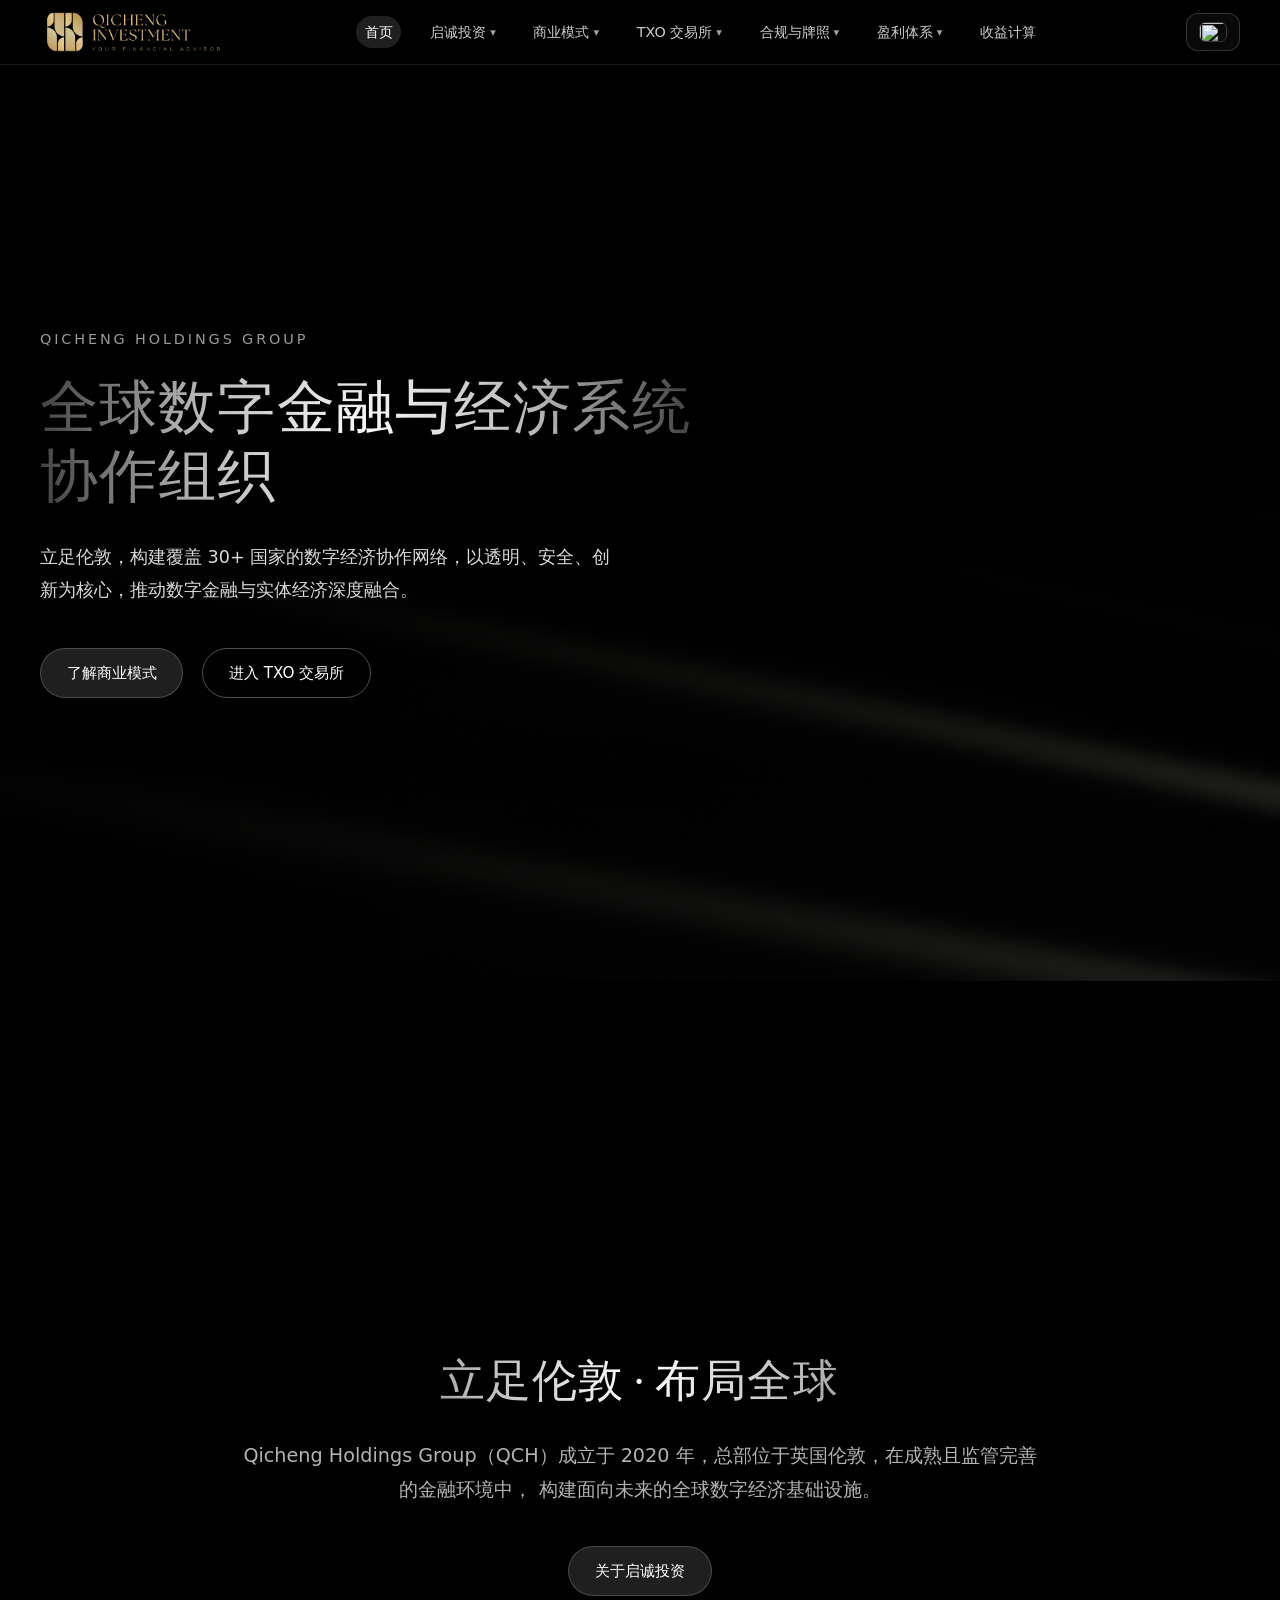
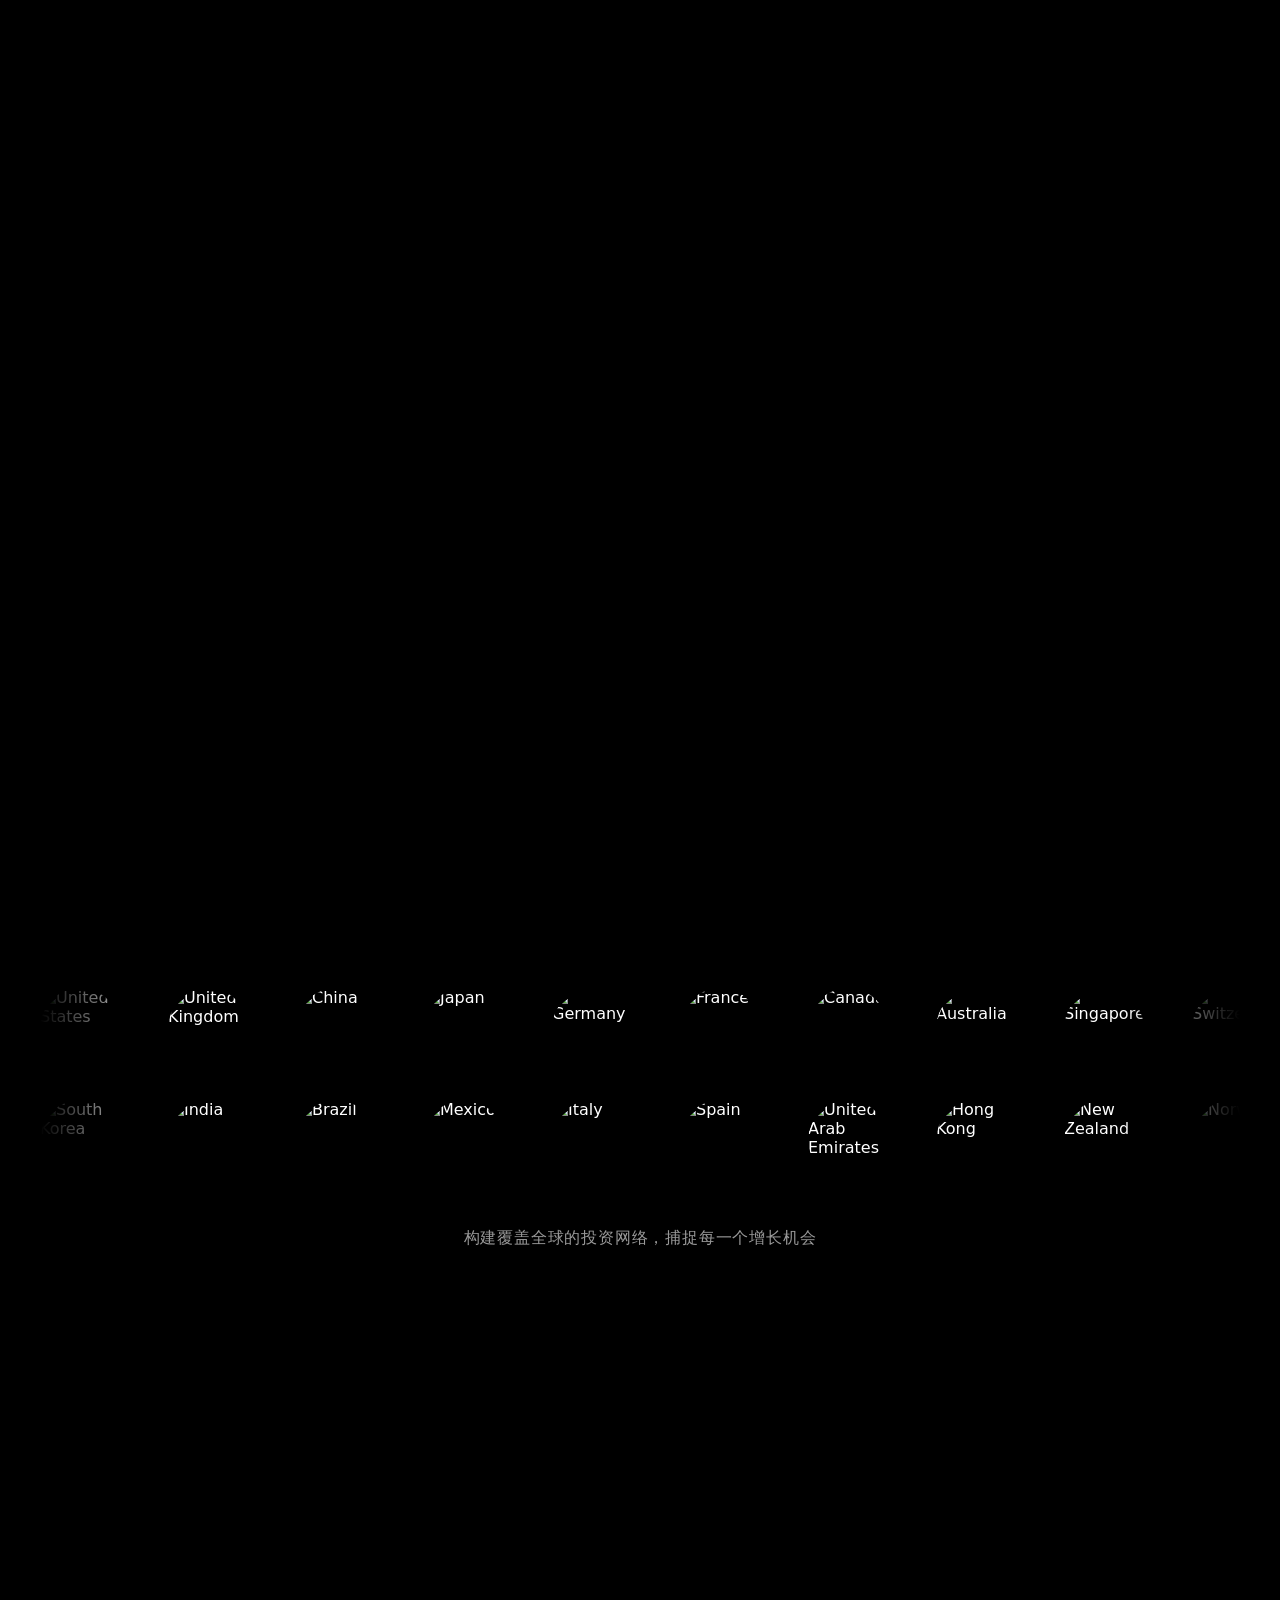
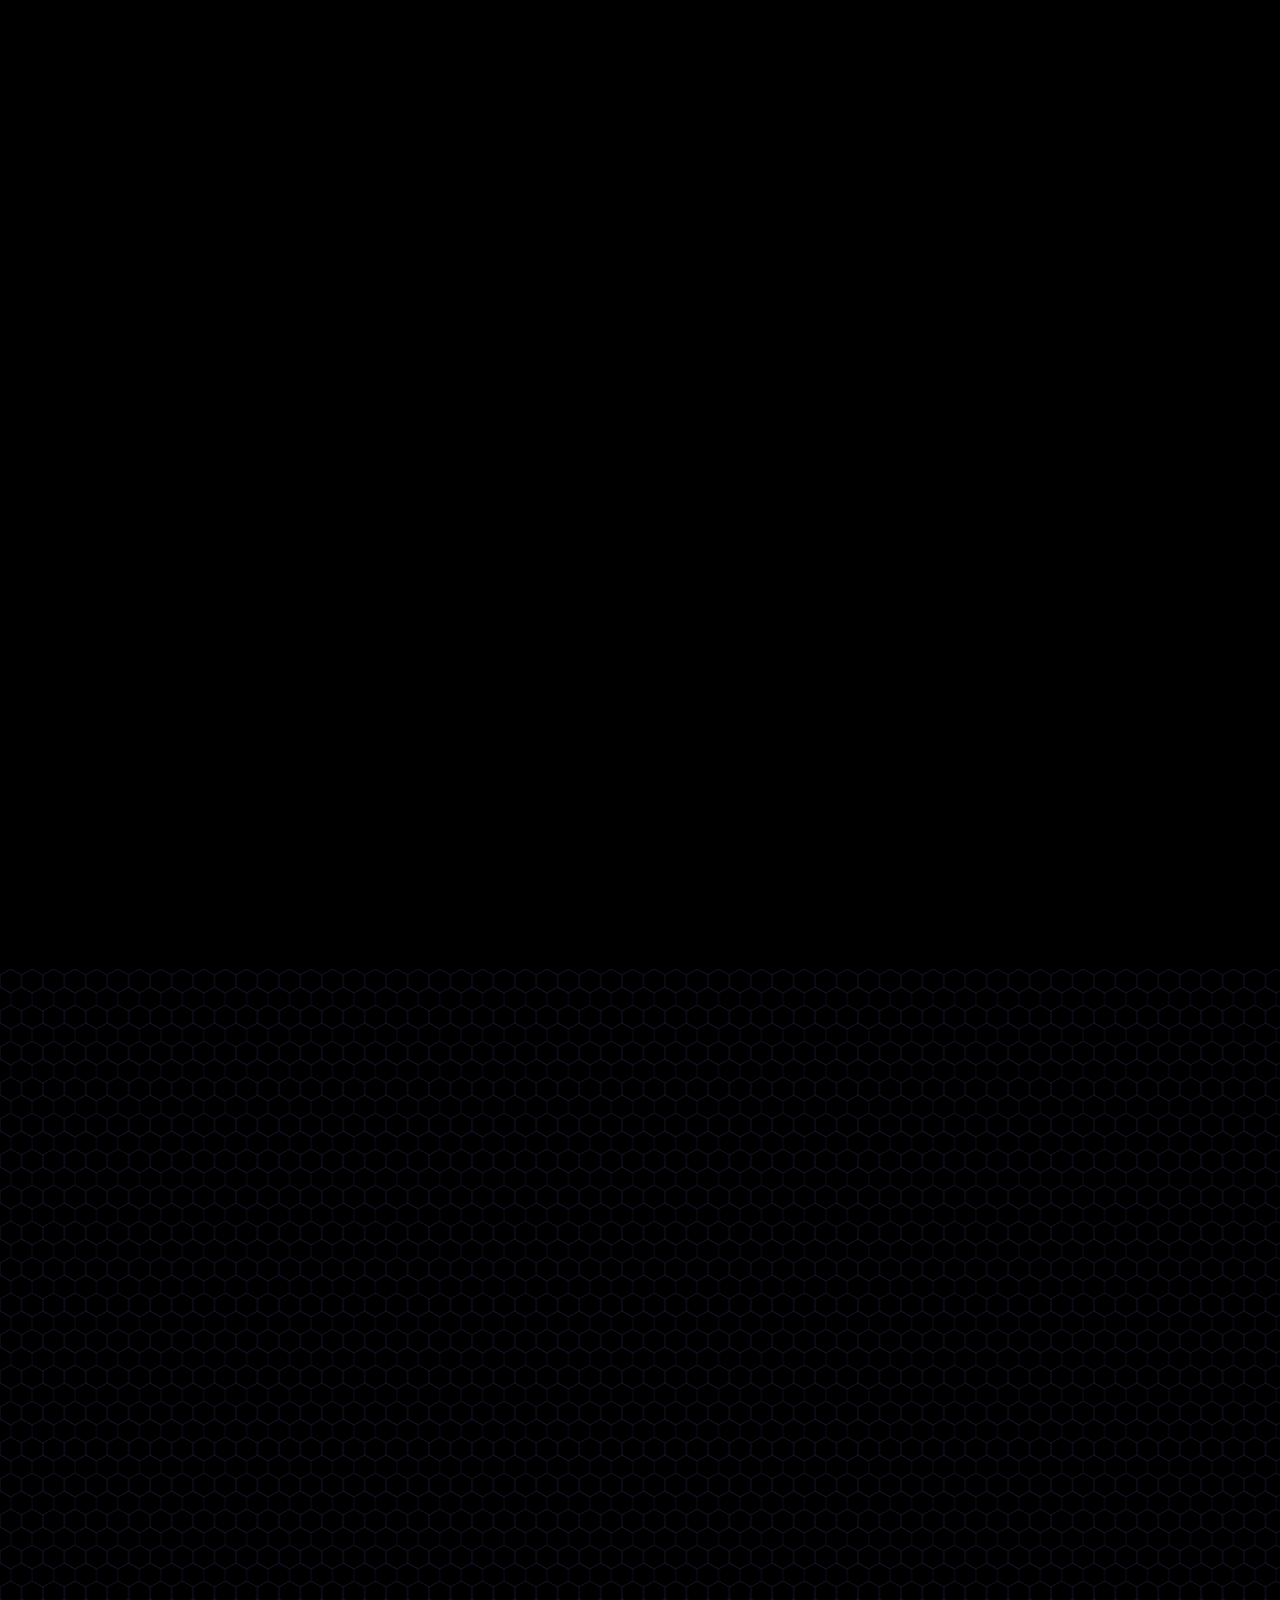
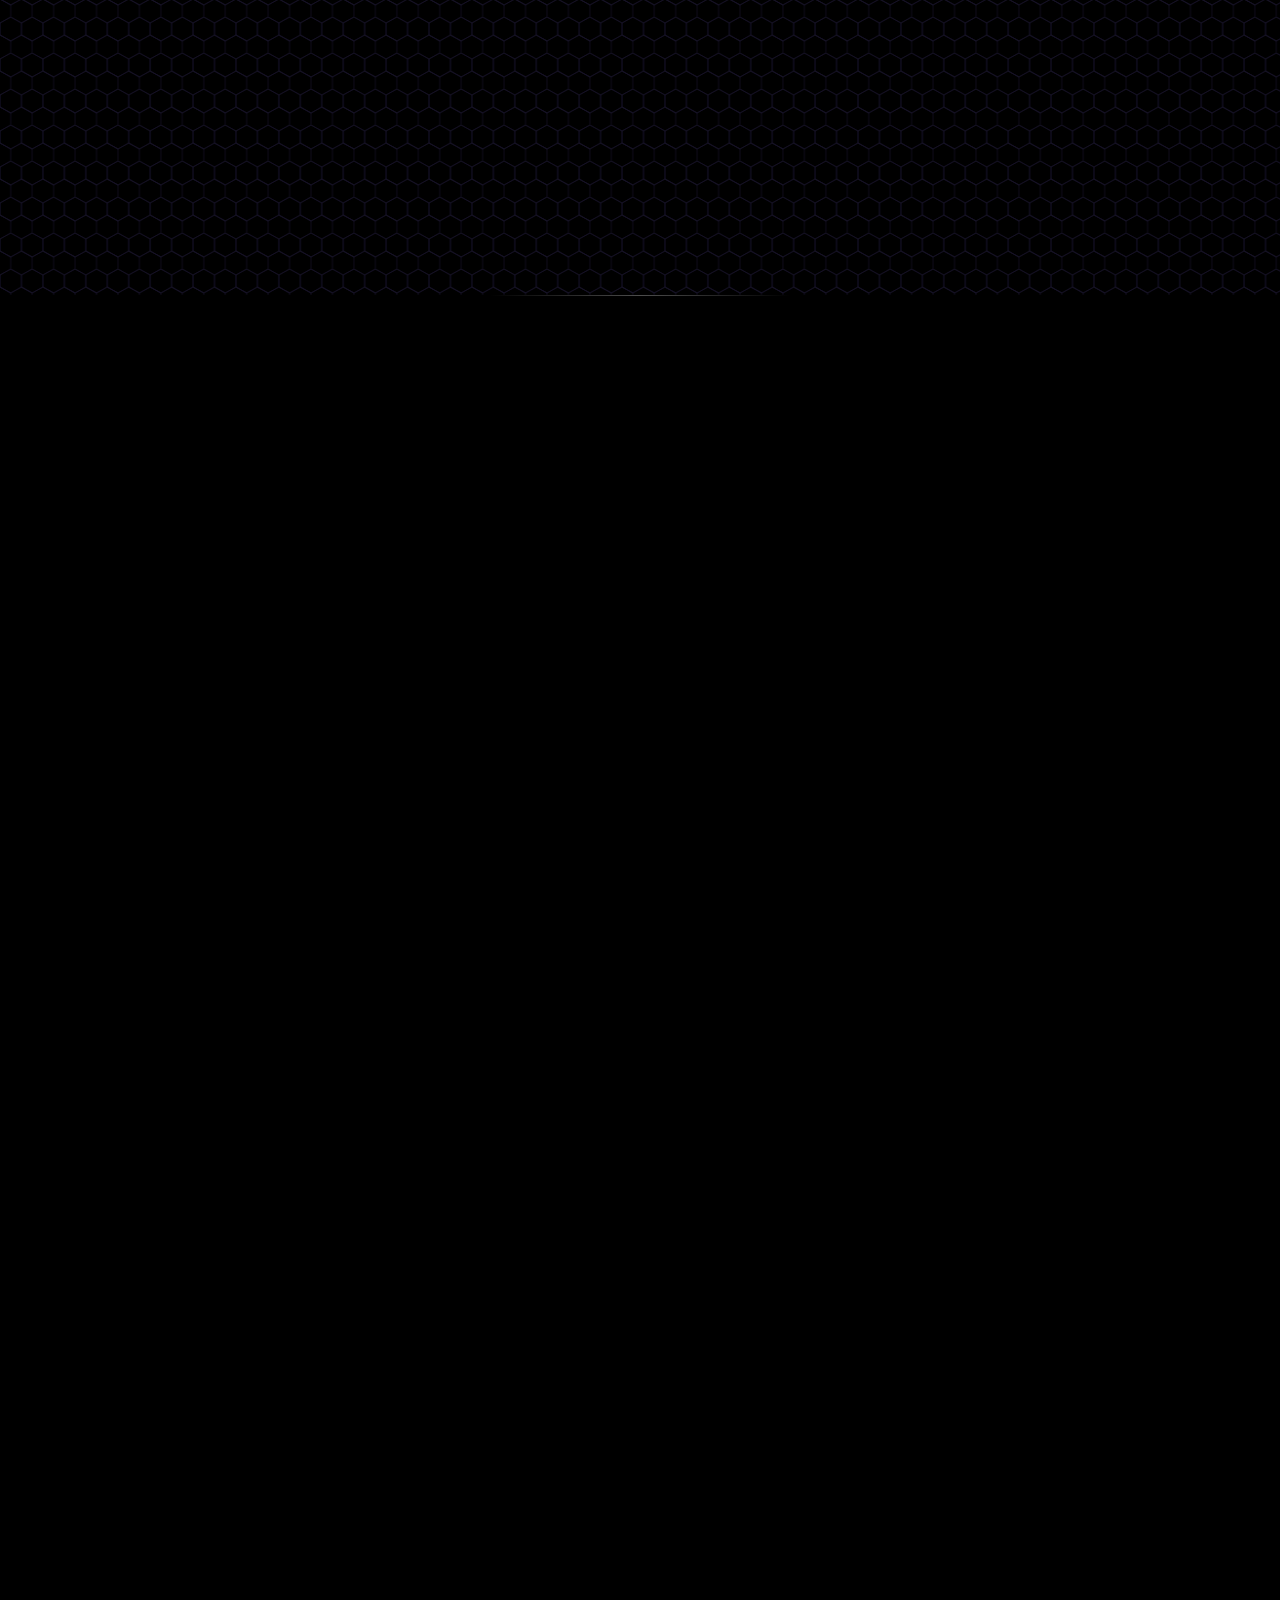
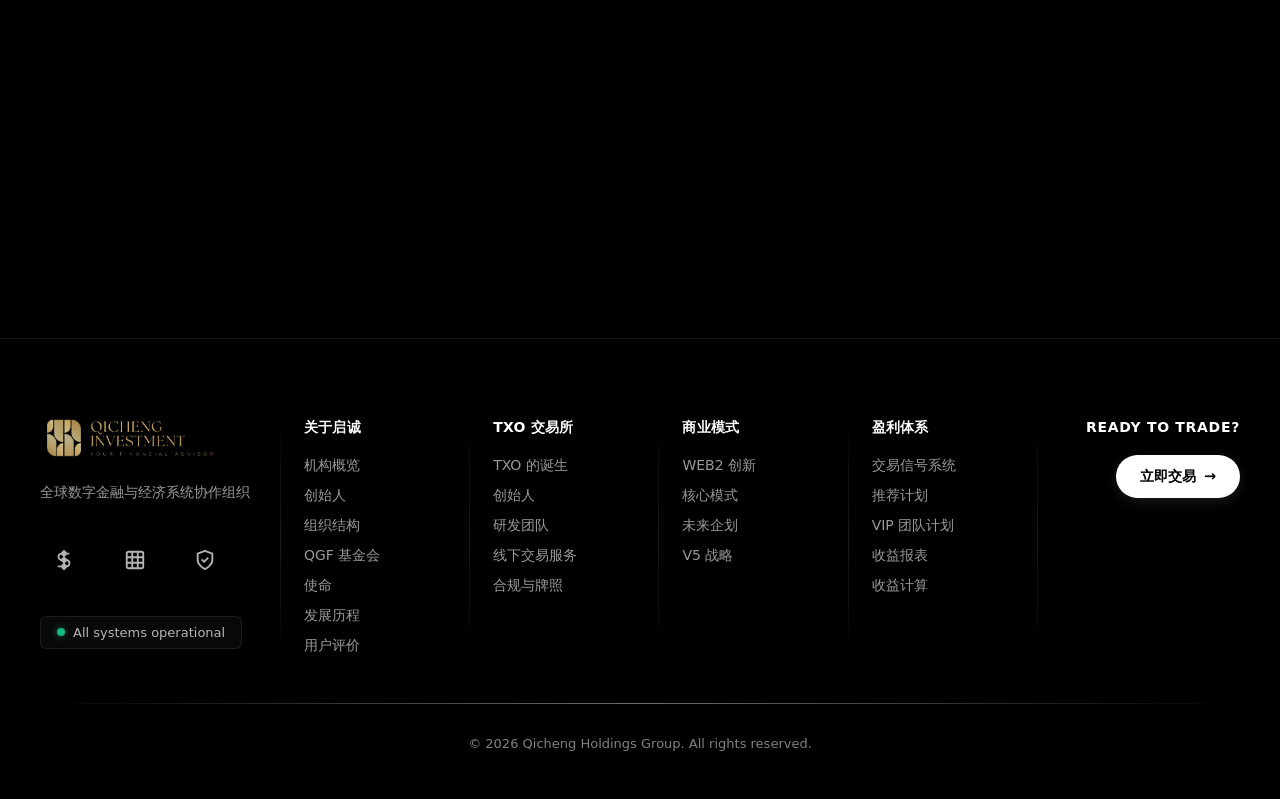
==== index.html @ 9ea46e53 "Initial commit" ====
<!doctype html>
<html lang="zh-CN">
  <head>
    <meta charset="utf-8" />
    <script>
      (function () {
        try {
          var key = 'qc_lang';
          var lang = localStorage.getItem(key) || document.documentElement.getAttribute('lang') || 'en';
          document.documentElement.classList.add('qc-i18n-pending');
          document.documentElement.setAttribute('lang', lang);
          document.documentElement.setAttribute('dir', lang === 'ar' ? 'rtl' : 'ltr');
        } catch (_) {
          document.documentElement.classList.add('qc-i18n-pending');
          document.documentElement.setAttribute('lang', 'en');
          document.documentElement.setAttribute('dir', 'ltr');
        }
      })();
    </script>
    <title>Qicheng Holdings Group · 全球数字金融与经济系统协作组织</title>
    <meta name="viewport" content="width=device-width,initial-scale=1" />
    <meta
      name="description"
      content="Qicheng Holdings Group 立足伦敦，构建全球数字金融与经济系统协作网络，推动数字经济与实体经济的深度融合。"
    />
    <link rel="icon" type="image/png" sizes="32x32" href="./assets/images/favicon-32x32.png" />
    <link rel="icon" type="image/png" sizes="16x16" href="./assets/images/favicon-16x16.png" />
    <link rel="apple-touch-icon" sizes="180x180" href="./assets/images/apple-touch-icon.png" />
    <link rel="shortcut icon" type="image/png" href="./assets/images/favicon-32x32.png" />
    <link rel="stylesheet" href="./assets/css/styles.css?v=1.3" />
  </head>
  <body class="body">
    <header class="qc-header">
      <div class="qc-container qc-header-inner">
        <a class="qc-logo" href="./index.html" aria-label="Qicheng Holdings Group">
          <img
            class="qc-logo-mark"
            src="./assets/images/qicheng-logo-wide.png"
            alt="Qicheng Holdings Group"
          />
        </a>
        <nav class="qc-nav" aria-label="主导航">
          <button class="qc-nav-toggle" aria-label="Toggle navigation">
            <span class="qc-nav-toggle-icon"></span>
          </button>
          <ul class="qc-nav-list">
            <li class="qc-nav-item">
              <a href="./index.html" class="qc-nav-link qc-nav-link-active">首页</a>
            </li>
            <li class="qc-nav-item qc-has-submenu">
              <a class="qc-nav-link" href="./pages/about.html">
                启诚投资
                <span class="qc-nav-caret">▾</span>
              </a>
              <ul class="qc-submenu">
                <li><a href="./pages/about.html">机构概览</a></li>
                <li><a href="./pages/about.html#founder">创始人</a></li>
                <li><a href="./pages/about.html#structure">组织结构</a></li>
                <li><a href="./pages/about.html#qgf">QGF 基金会</a></li>
                <li><a href="./pages/about.html#mission">使命</a></li>
                <li><a href="#testimonials">用户评价</a></li>
              </ul>
            </li>
            <li class="qc-nav-item qc-has-submenu">
              <a class="qc-nav-link" href="./pages/business-model.html#web2">
                商业模式
                <span class="qc-nav-caret">▾</span>
              </a>
              <ul class="qc-submenu">
                <li><a href="./pages/business-model.html#web2">WEB2 创新</a></li>
                <li><a href="./pages/business-model.html#core">核心模式</a></li>
                <li><a href="./pages/business-model.html#future">未来企划</a></li>
                <li><a href="./pages/business-model.html#v5">V5 战略</a></li>
              </ul>
            </li>
            <li class="qc-nav-item qc-has-submenu">
              <a class="qc-nav-link" href="./pages/txo.html#origin">
                TXO 交易所
                <span class="qc-nav-caret">▾</span>
              </a>
              <ul class="qc-submenu">
                <li><a href="./pages/txo.html#origin">TXO 的诞生</a></li>
                <li><a href="./pages/txo.html#founder">创始人</a></li>
                <li><a href="./pages/txo.html#team">研发团队</a></li>
                <li><a href="./pages/txo.html#offline">线下交易服务</a></li>
              </ul>
            </li>
            <li class="qc-nav-item qc-has-submenu">
              <a class="qc-nav-link" href="./pages/license.html#statement">
                合规与牌照
                <span class="qc-nav-caret">▾</span>
              </a>
              <ul class="qc-submenu">
                <li><a href="./pages/license.html#statement">合法合规声明</a></li>
                <li><a href="./pages/license.html#verification">证书查询方式</a></li>
              </ul>
            </li>
            <li class="qc-nav-item qc-has-submenu">
              <a class="qc-nav-link" href="./pages/profit.html#signals">
                盈利体系
                <span class="qc-nav-caret">▾</span>
              </a>
              <ul class="qc-submenu">
                <li><a href="./pages/profit.html#signals">交易信号系统</a></li>
                <li><a href="./pages/profit.html#referral">推荐计划</a></li>
                <li><a href="./pages/profit.html#vip">VIP 团队计划</a></li>
                <li><a href="./pages/profit.html#reports">收益报表</a></li>
              </ul>
            </li>
            <li class="qc-nav-item">
              <a href="./pages/calculator.html" class="qc-nav-link">收益计算</a>
            </li>
          </ul>
        </nav>
      </div>
    </header>

    <!-- Hero -->
    <section class="qc-hero">
      <div class="qc-hero-bg"></div>

      <div class="qc-container qc-hero-inner">
        <div class="qc-hero-content">
          <p class="qc-hero-kicker qc-reveal reveal-up" data-i18n="home.hero_kicker">Qicheng Holdings Group</p>
          <h1 class="qc-hero-title qc-reveal reveal-up" data-i18n="home.hero_title">全球数字金融与经济系统协作组织</h1>
          <p class="qc-hero-subtitle qc-reveal reveal-up stagger-1">
            <span data-i18n-html="home.hero_subtitle">立足伦敦，构建覆盖 30+ 国家的数字经济协作网络，以透明、安全、创新为核心，推动数字金融与实体经济深度融合。</span>
          </p>
          <div class="qc-hero-actions qc-reveal reveal-up stagger-2">
            <a href="./pages/business-model.html" class="qc-btn qc-btn-primary reveal-btn" data-i18n="home.hero_cta_business">了解商业模式</a>
            <a href="./pages/txo.html" class="qc-btn qc-btn-secondary reveal-btn" data-i18n="home.hero_cta_txo">进入 TXO 交易所</a>
          </div>
        </div>
        <div class="qc-hero-cube qc-reveal reveal-right stagger-2">
          <video class="qc-cube-video" src="./assets/videos/cube.mp4" autoplay muted loop playsinline></video>
        </div>
      </div>
    </section>

    <section class="qc-section qc-section-london">
      <div class="qc-container">
        <header class="qc-section-header">
          <div class="qc-section-video qc-reveal reveal-scale">
            <video src="./assets/videos/3d-control.mp4" autoplay muted loop playsinline width="220" height="220"></video>
          </div>
          <h2 class="qc-reveal reveal-up" data-i18n="home.london_title">立足伦敦 · 布局全球</h2>
          <p class="qc-reveal reveal-up stagger-1">
            <span data-i18n="home.london_desc">Qicheng Holdings Group（QCH）成立于 2020 年，总部位于英国伦敦，在成熟且监管完善的金融环境中，
            构建面向未来的全球数字经济基础设施。</span>
          </p>
          <div class="qc-hero-actions qc-reveal reveal-up stagger-2" style="justify-content: center;">
            <a href="./pages/about.html" class="qc-btn qc-btn-primary reveal-btn" data-i18n="home.london_cta_about">关于启诚投资</a>
          </div>
        </header>
        <div class="qc-image-carousel qc-reveal reveal-up stagger-2">
          <button class="qc-carousel-btn qc-carousel-btn-prev" aria-label="上一张">‹</button>
          <div class="qc-carousel-container">
            <div class="qc-carousel-item" data-index="0">
              <img src="./assets/images/carousel-1.jpg" alt="Image 1" />
            </div>
            <div class="qc-carousel-item" data-index="1">
              <img src="./assets/images/carousel-2.jpg" alt="Image 2" />
            </div>
            <div class="qc-carousel-item" data-index="2">
              <img src="./assets/images/carousel-3.jpg" alt="Image 3" />
            </div>
            <div class="qc-carousel-item qc-carousel-active" data-index="3">
              <img src="./assets/images/carousel-4.jpg" alt="Image 4" />
            </div>
            <div class="qc-carousel-item" data-index="4">
              <img src="./assets/images/carousel-5.jpg" alt="Image 5" />
            </div>
            <div class="qc-carousel-item" data-index="5">
              <img src="./assets/images/carousel-6.jpg" alt="Image 6" />
            </div>
            <div class="qc-carousel-item" data-index="6">
              <img src="./assets/images/carousel-7.jpg" alt="Image 7" />
            </div>
          </div>
          <button class="qc-carousel-btn qc-carousel-btn-next" aria-label="下一张">›</button>
        </div>
        
        <div class="qc-flags-section">
          <div class="qc-flags-row qc-flags-row-left">
            <div class="qc-flags-track">
              <div class="qc-flag-item" data-country="US">
                <img src="https://flagcdn.com/w160/us.png" alt="United States" class="qc-flag-icon" />
              </div>
              <div class="qc-flag-item" data-country="GB">
                <img src="https://flagcdn.com/w160/gb.png" alt="United Kingdom" class="qc-flag-icon" />
              </div>
              <div class="qc-flag-item" data-country="CN">
                <img src="https://flagcdn.com/w160/cn.png" alt="China" class="qc-flag-icon" />
              </div>
              <div class="qc-flag-item" data-country="JP">
                <img src="https://flagcdn.com/w160/jp.png" alt="Japan" class="qc-flag-icon" />
              </div>
              <div class="qc-flag-item" data-country="DE">
                <img src="https://flagcdn.com/w160/de.png" alt="Germany" class="qc-flag-icon" />
              </div>
              <div class="qc-flag-item" data-country="FR">
                <img src="https://flagcdn.com/w160/fr.png" alt="France" class="qc-flag-icon" />
              </div>
              <div class="qc-flag-item" data-country="CA">
                <img src="https://flagcdn.com/w160/ca.png" alt="Canada" class="qc-flag-icon" />
              </div>
              <div class="qc-flag-item" data-country="AU">
                <img src="https://flagcdn.com/w160/au.png" alt="Australia" class="qc-flag-icon" />
              </div>
              <div class="qc-flag-item" data-country="SG">
                <img src="https://flagcdn.com/w160/sg.png" alt="Singapore" class="qc-flag-icon" />
              </div>
              <div class="qc-flag-item" data-country="CH">
                <img src="https://flagcdn.com/w160/ch.png" alt="Switzerland" class="qc-flag-icon" />
              </div>
              <div class="qc-flag-item" data-country="NL">
                <img src="https://flagcdn.com/w160/nl.png" alt="Netherlands" class="qc-flag-icon" />
              </div>
              <div class="qc-flag-item" data-country="SE">
                <img src="https://flagcdn.com/w160/se.png" alt="Sweden" class="qc-flag-icon" />
              </div>
              <div class="qc-flag-item" data-country="RU">
                <img src="https://flagcdn.com/w160/ru.png" alt="Russia" class="qc-flag-icon" />
              </div>
              <div class="qc-flag-item" data-country="ID">
                <img src="https://flagcdn.com/w160/id.png" alt="Indonesia" class="qc-flag-icon" />
              </div>
              <div class="qc-flag-item" data-country="TH">
                <img src="https://flagcdn.com/w160/th.png" alt="Thailand" class="qc-flag-icon" />
              </div>
              <div class="qc-flag-item" data-country="MY">
                <img src="https://flagcdn.com/w160/my.png" alt="Malaysia" class="qc-flag-icon" />
              </div>
              <div class="qc-flag-item" data-country="PH">
                <img src="https://flagcdn.com/w160/ph.png" alt="Philippines" class="qc-flag-icon" />
              </div>
              <div class="qc-flag-item" data-country="VN">
                <img src="https://flagcdn.com/w160/vn.png" alt="Vietnam" class="qc-flag-icon" />
              </div>
              <div class="qc-flag-item" data-country="TR">
                <img src="https://flagcdn.com/w160/tr.png" alt="Turkey" class="qc-flag-icon" />
              </div>
              <div class="qc-flag-item" data-country="SA">
                <img src="https://flagcdn.com/w160/sa.png" alt="Saudi Arabia" class="qc-flag-icon" />
              </div>
              <div class="qc-flag-item" data-country="IL">
                <img src="https://flagcdn.com/w160/il.png" alt="Israel" class="qc-flag-icon" />
              </div>
              <div class="qc-flag-item" data-country="PL">
                <img src="https://flagcdn.com/w160/pl.png" alt="Poland" class="qc-flag-icon" />
              </div>
              <div class="qc-flag-item" data-country="BE">
                <img src="https://flagcdn.com/w160/be.png" alt="Belgium" class="qc-flag-icon" />
              </div>
              <div class="qc-flag-item" data-country="AT">
                <img src="https://flagcdn.com/w160/at.png" alt="Austria" class="qc-flag-icon" />
              </div>
              <div class="qc-flag-item" data-country="PT">
                <img src="https://flagcdn.com/w160/pt.png" alt="Portugal" class="qc-flag-icon" />
              </div>
              <div class="qc-flag-item" data-country="GR">
                <img src="https://flagcdn.com/w160/gr.png" alt="Greece" class="qc-flag-icon" />
              </div>
              <div class="qc-flag-item" data-country="IE">
                <img src="https://flagcdn.com/w160/ie.png" alt="Ireland" class="qc-flag-icon" />
              </div>
              <div class="qc-flag-item" data-country="LU">
                <img src="https://flagcdn.com/w160/lu.png" alt="Luxembourg" class="qc-flag-icon" />
              </div>
              <div class="qc-flag-item" data-country="US">
                <img src="https://flagcdn.com/w160/us.png" alt="United States" class="qc-flag-icon" />
              </div>
              <div class="qc-flag-item" data-country="GB">
                <img src="https://flagcdn.com/w160/gb.png" alt="United Kingdom" class="qc-flag-icon" />
              </div>
              <div class="qc-flag-item" data-country="CN">
                <img src="https://flagcdn.com/w160/cn.png" alt="China" class="qc-flag-icon" />
              </div>
              <div class="qc-flag-item" data-country="JP">
                <img src="https://flagcdn.com/w160/jp.png" alt="Japan" class="qc-flag-icon" />
              </div>
              <div class="qc-flag-item" data-country="DE">
                <img src="https://flagcdn.com/w160/de.png" alt="Germany" class="qc-flag-icon" />
              </div>
              <div class="qc-flag-item" data-country="FR">
                <img src="https://flagcdn.com/w160/fr.png" alt="France" class="qc-flag-icon" />
              </div>
              <div class="qc-flag-item" data-country="CA">
                <img src="https://flagcdn.com/w160/ca.png" alt="Canada" class="qc-flag-icon" />
              </div>
              <div class="qc-flag-item" data-country="AU">
                <img src="https://flagcdn.com/w160/au.png" alt="Australia" class="qc-flag-icon" />
              </div>
              <div class="qc-flag-item" data-country="SG">
                <img src="https://flagcdn.com/w160/sg.png" alt="Singapore" class="qc-flag-icon" />
              </div>
              <div class="qc-flag-item" data-country="CH">
                <img src="https://flagcdn.com/w160/ch.png" alt="Switzerland" class="qc-flag-icon" />
              </div>
              <div class="qc-flag-item" data-country="NL">
                <img src="https://flagcdn.com/w160/nl.png" alt="Netherlands" class="qc-flag-icon" />
              </div>
              <div class="qc-flag-item" data-country="SE">
                <img src="https://flagcdn.com/w160/se.png" alt="Sweden" class="qc-flag-icon" />
              </div>
              <div class="qc-flag-item" data-country="RU">
                <img src="https://flagcdn.com/w160/ru.png" alt="Russia" class="qc-flag-icon" />
              </div>
              <div class="qc-flag-item" data-country="ID">
                <img src="https://flagcdn.com/w160/id.png" alt="Indonesia" class="qc-flag-icon" />
              </div>
              <div class="qc-flag-item" data-country="TH">
                <img src="https://flagcdn.com/w160/th.png" alt="Thailand" class="qc-flag-icon" />
              </div>
              <div class="qc-flag-item" data-country="MY">
                <img src="https://flagcdn.com/w160/my.png" alt="Malaysia" class="qc-flag-icon" />
              </div>
              <div class="qc-flag-item" data-country="PH">
                <img src="https://flagcdn.com/w160/ph.png" alt="Philippines" class="qc-flag-icon" />
              </div>
              <div class="qc-flag-item" data-country="VN">
                <img src="https://flagcdn.com/w160/vn.png" alt="Vietnam" class="qc-flag-icon" />
              </div>
              <div class="qc-flag-item" data-country="TR">
                <img src="https://flagcdn.com/w160/tr.png" alt="Turkey" class="qc-flag-icon" />
              </div>
              <div class="qc-flag-item" data-country="SA">
                <img src="https://flagcdn.com/w160/sa.png" alt="Saudi Arabia" class="qc-flag-icon" />
              </div>
              <div class="qc-flag-item" data-country="IL">
                <img src="https://flagcdn.com/w160/il.png" alt="Israel" class="qc-flag-icon" />
              </div>
              <div class="qc-flag-item" data-country="PL">
                <img src="https://flagcdn.com/w160/pl.png" alt="Poland" class="qc-flag-icon" />
              </div>
              <div class="qc-flag-item" data-country="BE">
                <img src="https://flagcdn.com/w160/be.png" alt="Belgium" class="qc-flag-icon" />
              </div>
              <div class="qc-flag-item" data-country="AT">
                <img src="https://flagcdn.com/w160/at.png" alt="Austria" class="qc-flag-icon" />
              </div>
              <div class="qc-flag-item" data-country="PT">
                <img src="https://flagcdn.com/w160/pt.png" alt="Portugal" class="qc-flag-icon" />
              </div>
              <div class="qc-flag-item" data-country="GR">
                <img src="https://flagcdn.com/w160/gr.png" alt="Greece" class="qc-flag-icon" />
              </div>
              <div class="qc-flag-item" data-country="IE">
                <img src="https://flagcdn.com/w160/ie.png" alt="Ireland" class="qc-flag-icon" />
              </div>
              <div class="qc-flag-item" data-country="LU">
                <img src="https://flagcdn.com/w160/lu.png" alt="Luxembourg" class="qc-flag-icon" />
              </div>
            </div>
          </div>
          
          <div class="qc-flags-row qc-flags-row-right">
            <div class="qc-flags-track">
              <div class="qc-flag-item" data-country="KR">
                <img src="https://flagcdn.com/w160/kr.png" alt="South Korea" class="qc-flag-icon" />
              </div>
              <div class="qc-flag-item" data-country="IN">
                <img src="https://flagcdn.com/w160/in.png" alt="India" class="qc-flag-icon" />
              </div>
              <div class="qc-flag-item" data-country="BR">
                <img src="https://flagcdn.com/w160/br.png" alt="Brazil" class="qc-flag-icon" />
              </div>
              <div class="qc-flag-item" data-country="MX">
                <img src="https://flagcdn.com/w160/mx.png" alt="Mexico" class="qc-flag-icon" />
              </div>
              <div class="qc-flag-item" data-country="IT">
                <img src="https://flagcdn.com/w160/it.png" alt="Italy" class="qc-flag-icon" />
              </div>
              <div class="qc-flag-item" data-country="ES">
                <img src="https://flagcdn.com/w160/es.png" alt="Spain" class="qc-flag-icon" />
              </div>
              <div class="qc-flag-item" data-country="AE">
                <img src="https://flagcdn.com/w160/ae.png" alt="United Arab Emirates" class="qc-flag-icon" />
              </div>
              <div class="qc-flag-item" data-country="HK">
                <img src="https://flagcdn.com/w160/hk.png" alt="Hong Kong" class="qc-flag-icon" />
              </div>
              <div class="qc-flag-item" data-country="NZ">
                <img src="https://flagcdn.com/w160/nz.png" alt="New Zealand" class="qc-flag-icon" />
              </div>
              <div class="qc-flag-item" data-country="NO">
                <img src="https://flagcdn.com/w160/no.png" alt="Norway" class="qc-flag-icon" />
              </div>
              <div class="qc-flag-item" data-country="DK">
                <img src="https://flagcdn.com/w160/dk.png" alt="Denmark" class="qc-flag-icon" />
              </div>
              <div class="qc-flag-item" data-country="FI">
                <img src="https://flagcdn.com/w160/fi.png" alt="Finland" class="qc-flag-icon" />
              </div>
              <div class="qc-flag-item" data-country="AR">
                <img src="https://flagcdn.com/w160/ar.png" alt="Argentina" class="qc-flag-icon" />
              </div>
              <div class="qc-flag-item" data-country="CL">
                <img src="https://flagcdn.com/w160/cl.png" alt="Chile" class="qc-flag-icon" />
              </div>
              <div class="qc-flag-item" data-country="CO">
                <img src="https://flagcdn.com/w160/co.png" alt="Colombia" class="qc-flag-icon" />
              </div>
              <div class="qc-flag-item" data-country="ZA">
                <img src="https://flagcdn.com/w160/za.png" alt="South Africa" class="qc-flag-icon" />
              </div>
              <div class="qc-flag-item" data-country="EG">
                <img src="https://flagcdn.com/w160/eg.png" alt="Egypt" class="qc-flag-icon" />
              </div>
              <div class="qc-flag-item" data-country="NG">
                <img src="https://flagcdn.com/w160/ng.png" alt="Nigeria" class="qc-flag-icon" />
              </div>
              <div class="qc-flag-item" data-country="KE">
                <img src="https://flagcdn.com/w160/ke.png" alt="Kenya" class="qc-flag-icon" />
              </div>
              <div class="qc-flag-item" data-country="TW">
                <img src="https://flagcdn.com/w160/tw.png" alt="Taiwan" class="qc-flag-icon" />
              </div>
              <div class="qc-flag-item" data-country="BD">
                <img src="https://flagcdn.com/w160/bd.png" alt="Bangladesh" class="qc-flag-icon" />
              </div>
              <div class="qc-flag-item" data-country="PK">
                <img src="https://flagcdn.com/w160/pk.png" alt="Pakistan" class="qc-flag-icon" />
              </div>
              <div class="qc-flag-item" data-country="CZ">
                <img src="https://flagcdn.com/w160/cz.png" alt="Czech Republic" class="qc-flag-icon" />
              </div>
              <div class="qc-flag-item" data-country="HU">
                <img src="https://flagcdn.com/w160/hu.png" alt="Hungary" class="qc-flag-icon" />
              </div>
              <div class="qc-flag-item" data-country="RO">
                <img src="https://flagcdn.com/w160/ro.png" alt="Romania" class="qc-flag-icon" />
              </div>
              <div class="qc-flag-item" data-country="BG">
                <img src="https://flagcdn.com/w160/bg.png" alt="Bulgaria" class="qc-flag-icon" />
              </div>
              <div class="qc-flag-item" data-country="HR">
                <img src="https://flagcdn.com/w160/hr.png" alt="Croatia" class="qc-flag-icon" />
              </div>
              <div class="qc-flag-item" data-country="IS">
                <img src="https://flagcdn.com/w160/is.png" alt="Iceland" class="qc-flag-icon" />
              </div>
              <div class="qc-flag-item" data-country="KR">
                <img src="https://flagcdn.com/w160/kr.png" alt="South Korea" class="qc-flag-icon" />
              </div>
              <div class="qc-flag-item" data-country="IN">
                <img src="https://flagcdn.com/w160/in.png" alt="India" class="qc-flag-icon" />
              </div>
              <div class="qc-flag-item" data-country="BR">
                <img src="https://flagcdn.com/w160/br.png" alt="Brazil" class="qc-flag-icon" />
              </div>
              <div class="qc-flag-item" data-country="MX">
                <img src="https://flagcdn.com/w160/mx.png" alt="Mexico" class="qc-flag-icon" />
              </div>
              <div class="qc-flag-item" data-country="IT">
                <img src="https://flagcdn.com/w160/it.png" alt="Italy" class="qc-flag-icon" />
              </div>
              <div class="qc-flag-item" data-country="ES">
                <img src="https://flagcdn.com/w160/es.png" alt="Spain" class="qc-flag-icon" />
              </div>
              <div class="qc-flag-item" data-country="AE">
                <img src="https://flagcdn.com/w160/ae.png" alt="United Arab Emirates" class="qc-flag-icon" />
              </div>
              <div class="qc-flag-item" data-country="HK">
                <img src="https://flagcdn.com/w160/hk.png" alt="Hong Kong" class="qc-flag-icon" />
              </div>
              <div class="qc-flag-item" data-country="NZ">
                <img src="https://flagcdn.com/w160/nz.png" alt="New Zealand" class="qc-flag-icon" />
              </div>
              <div class="qc-flag-item" data-country="NO">
                <img src="https://flagcdn.com/w160/no.png" alt="Norway" class="qc-flag-icon" />
              </div>
              <div class="qc-flag-item" data-country="DK">
                <img src="https://flagcdn.com/w160/dk.png" alt="Denmark" class="qc-flag-icon" />
              </div>
              <div class="qc-flag-item" data-country="FI">
                <img src="https://flagcdn.com/w160/fi.png" alt="Finland" class="qc-flag-icon" />
              </div>
              <div class="qc-flag-item" data-country="AR">
                <img src="https://flagcdn.com/w160/ar.png" alt="Argentina" class="qc-flag-icon" />
              </div>
              <div class="qc-flag-item" data-country="CL">
                <img src="https://flagcdn.com/w160/cl.png" alt="Chile" class="qc-flag-icon" />
              </div>
              <div class="qc-flag-item" data-country="CO">
                <img src="https://flagcdn.com/w160/co.png" alt="Colombia" class="qc-flag-icon" />
              </div>
              <div class="qc-flag-item" data-country="ZA">
                <img src="https://flagcdn.com/w160/za.png" alt="South Africa" class="qc-flag-icon" />
              </div>
              <div class="qc-flag-item" data-country="EG">
                <img src="https://flagcdn.com/w160/eg.png" alt="Egypt" class="qc-flag-icon" />
              </div>
              <div class="qc-flag-item" data-country="NG">
                <img src="https://flagcdn.com/w160/ng.png" alt="Nigeria" class="qc-flag-icon" />
              </div>
              <div class="qc-flag-item" data-country="KE">
                <img src="https://flagcdn.com/w160/ke.png" alt="Kenya" class="qc-flag-icon" />
              </div>
              <div class="qc-flag-item" data-country="TW">
                <img src="https://flagcdn.com/w160/tw.png" alt="Taiwan" class="qc-flag-icon" />
              </div>
              <div class="qc-flag-item" data-country="BD">
                <img src="https://flagcdn.com/w160/bd.png" alt="Bangladesh" class="qc-flag-icon" />
              </div>
              <div class="qc-flag-item" data-country="PK">
                <img src="https://flagcdn.com/w160/pk.png" alt="Pakistan" class="qc-flag-icon" />
              </div>
              <div class="qc-flag-item" data-country="CZ">
                <img src="https://flagcdn.com/w160/cz.png" alt="Czech Republic" class="qc-flag-icon" />
              </div>
              <div class="qc-flag-item" data-country="HU">
                <img src="https://flagcdn.com/w160/hu.png" alt="Hungary" class="qc-flag-icon" />
              </div>
              <div class="qc-flag-item" data-country="RO">
                <img src="https://flagcdn.com/w160/ro.png" alt="Romania" class="qc-flag-icon" />
              </div>
              <div class="qc-flag-item" data-country="BG">
                <img src="https://flagcdn.com/w160/bg.png" alt="Bulgaria" class="qc-flag-icon" />
              </div>
              <div class="qc-flag-item" data-country="HR">
                <img src="https://flagcdn.com/w160/hr.png" alt="Croatia" class="qc-flag-icon" />
              </div>
              <div class="qc-flag-item" data-country="IS">
                <img src="https://flagcdn.com/w160/is.png" alt="Iceland" class="qc-flag-icon" />
              </div>
            </div>
          </div>
          <p class="qc-flags-caption" data-i18n="home.flags_caption">构建覆盖全球的投资网络，捕捉每一个增长机会</p>
        </div>
      </div>
    </section>

    <section class="qc-section qc-section-alt">
      <div class="qc-container">
        <header class="qc-section-header">
          <div class="qc-section-video qc-reveal reveal-scale">
            <video src="./assets/videos/3d-react.mp4" autoplay muted loop playsinline width="220" height="220" poster="./assets/videos/3d-react-fallback.jpg">
              <img src="./assets/videos/3d-react-fallback.jpg" alt="五维核心原则" width="220" height="220" />
            </video>
          </div>
          <h2 class="qc-reveal reveal-up" data-i18n="home.principles_title">五维核心原则</h2>
          <h3 class="qc-section-subtitle qc-reveal reveal-up stagger-1" data-i18n="home.principles_subtitle">构建可信赖的全球价值网络</h3>
          <p class="qc-reveal reveal-up stagger-2" data-i18n="home.principles_desc">透明、安全、协作、创新与可持续，是启诚面向全球数字经济时代的底层设计逻辑。这五个维度相互支撑，共同构建了一个开放、包容、可信赖的全球数字经济生态系统。</p>
        </header>
        
        <div class="qc-grid qc-grid-5" style="margin-top: 3rem;">
          <div class="qc-card qc-reveal reveal-up stagger-1">
            <div class="qc-principle-icon">
              <img src="./assets/icons/principle-transparency.svg" alt="透明" />
            </div>
            <h3 data-i18n="home.principle_transparency_title">透明</h3>
            <p data-i18n="home.principle_transparency_desc">以数据与流程透明为基础，通过公开透明的信息披露机制，提升市场信任度与监管友好度，让每一笔交易、每一个决策都有据可查。</p>
          </div>
          <div class="qc-card qc-reveal reveal-up stagger-2">
            <div class="qc-principle-icon">
              <img src="./assets/icons/principle-security.svg" alt="安全" />
            </div>
            <h3 data-i18n="home.principle_security_title">安全</h3>
            <p data-i18n="home.principle_security_desc">通过技术与制度双重保障，采用多重加密、智能风控与合规审计，守护资产与信息安全，为全球用户提供银行级的安全保障。</p>
          </div>
          <div class="qc-card qc-reveal reveal-up stagger-3">
            <div class="qc-principle-icon">
              <img src="./assets/icons/principle-collaboration.svg" alt="协作" />
            </div>
            <h3 data-i18n="home.principle_collaboration_title">协作</h3>
            <p data-i18n="home.principle_collaboration_desc">鼓励跨地区、跨行业协同，构建多方共赢的价值网络，连接全球资源，实现资源共享与价值共创，推动全球数字经济协同发展。</p>
          </div>
          <div class="qc-card qc-reveal reveal-up stagger-4">
            <div class="qc-principle-icon">
              <img src="./assets/icons/principle-innovation.svg" alt="创新" />
            </div>
            <h3 data-i18n="home.principle_innovation_title">创新</h3>
            <p data-i18n="home.principle_innovation_desc">持续探索 AI、区块链、大数据等前沿技术在金融与产业中的高效落地，以技术创新驱动商业模式创新，引领数字经济发展方向。</p>
          </div>
          <div class="qc-card qc-reveal reveal-up stagger-5">
            <div class="qc-principle-icon">
              <img src="./assets/icons/principle-sustainability.svg" alt="可持续" />
            </div>
            <h3 data-i18n="home.principle_sustainability_title">可持续</h3>
            <p data-i18n="home.principle_sustainability_desc">关注长期价值与社会责任，将数字经济与绿色发展结合，构建可持续的商业模式，为全球数字经济的长期健康发展贡献力量。</p>
          </div>
        </div>
      </div>
    </section>

    </section>

    <section class="qc-section qc-section-txo">
      <div class="qc-container">
        <header class="qc-section-header">
          <div class="qc-section-video qc-reveal reveal-scale">
            <video src="./assets/videos/3d-inbound.mp4" autoplay muted loop playsinline width="220" height="220" poster="./assets/videos/3d-inbound-fallback.jpg">
              <img src="./assets/videos/3d-inbound-fallback.jpg" alt="TXO 交易所 · 数字资产基础设施" width="220" height="220" />
            </video>
          </div>
          <h2 class="qc-reveal reveal-up" data-i18n="home.txo_section_title">TXO 交易所 · 数字资产基础设施</h2>
          <p class="qc-reveal reveal-up stagger-1">
            <span data-i18n="home.txo_section_desc">TXO 由 Qicheng 体系联合顶级技术与金融团队打造，致力于构建新一代高性能、强风控的数字资产交易基础设施。</span>
          </p>
        <div class="qc-hero-actions qc-reveal reveal-up stagger-2" style="justify-content: center; display: flex;">
            <a href="./pages/txo.html" class="qc-btn qc-btn-primary reveal-btn" data-i18n="home.txo_cta_detail">了解 TXO 详情</a>
            <a href="./pages/license.html" class="qc-btn qc-btn-secondary reveal-btn" data-i18n="home.txo_cta_license">查看合规与牌照</a>
        </div>
        </header>
        
        <div class="qc-crypto-marquee-container qc-reveal reveal-up stagger-3">
          <div class="qc-crypto-marquee">
            <div class="qc-crypto-item"><img src="./assets/icons/PYUSD.svg" alt="PYUSD"><span>PYUSD</span></div>
            <div class="qc-crypto-item"><img src="./assets/icons/USDC.svg" alt="USDC"><span>USDC</span></div>
            <div class="qc-crypto-item"><img src="./assets/icons/ATOM.svg" alt="ATOM"><span>ATOM</span></div>
            <div class="qc-crypto-item"><img src="./assets/icons/SOL.svg" alt="Solana (SOL)"><span>Solana (SOL)</span></div>
            <div class="qc-crypto-item"><img src="./assets/icons/TRX.svg" alt="Tron（TRX）"><span>Tron（TRX）</span></div>
            <div class="qc-crypto-item"><img src="./assets/icons/DOT.svg" alt="Polkadot (DOT)"><span>Polkadot (DOT)</span></div>
            <div class="qc-crypto-item"><img src="./assets/icons/DOGE.svg" alt="Dogecoin"><span>Dogecoin</span></div>
            <div class="qc-crypto-item"><img src="./assets/icons/AAVE.svg" alt="Aave (AAVE)"><span>Aave (AAVE)</span></div>
            <div class="qc-crypto-item"><img src="./assets/icons/XLM.svg" alt="Stellar"><span>Stellar</span></div>
            <div class="qc-crypto-item"><img src="./assets/icons/OP.svg" alt="Optimism(OP)"><span>Optimism(OP)</span></div>
            <div class="qc-crypto-item"><img src="./assets/icons/USDT.svg" alt="USDT"><span>USDT</span></div>
            <div class="qc-crypto-item"><img src="./assets/icons/UNI.svg" alt="Uniswap"><span>Uniswap</span></div>
            <div class="qc-crypto-item"><img src="./assets/icons/ETH.svg" alt="ETH"><span>ETH</span></div>
            <div class="qc-crypto-item"><img src="./assets/icons/POLYGON.svg" alt="Polygon"><span>Polygon</span></div>
            <div class="qc-crypto-item"><img src="./assets/icons/ALGO.svg" alt="Algorand (ALGO)"><span>Algorand (ALGO)</span></div>
            <div class="qc-crypto-item"><img src="./assets/icons/SHIB.svg" alt="Shiba Inu"><span>Shiba Inu</span></div>
            <div class="qc-crypto-item"><img src="./assets/icons/AVAX.svg" alt="Avalanche (AVAX)"><span>Avalanche (AVAX)</span></div>
            <div class="qc-crypto-item"><img src="./assets/icons/BTC.svg" alt="BTC"><span>BTC</span></div>
            <div class="qc-crypto-item"><img src="./assets/icons/PEPE.svg" alt="PEPE"><span>PEPE</span></div>
            <div class="qc-crypto-item"><img src="./assets/icons/XRP.svg" alt="XRP"><span>XRP</span></div>
            <!-- Duplicate -->
            <div class="qc-crypto-item"><img src="./assets/icons/PYUSD.svg" alt="PYUSD"><span>PYUSD</span></div>
            <div class="qc-crypto-item"><img src="./assets/icons/USDC.svg" alt="USDC"><span>USDC</span></div>
            <div class="qc-crypto-item"><img src="./assets/icons/ATOM.svg" alt="ATOM"><span>ATOM</span></div>
            <div class="qc-crypto-item"><img src="./assets/icons/SOL.svg" alt="Solana (SOL)"><span>Solana (SOL)</span></div>
            <div class="qc-crypto-item"><img src="./assets/icons/TRX.svg" alt="Tron（TRX）"><span>Tron（TRX）</span></div>
            <div class="qc-crypto-item"><img src="./assets/icons/DOT.svg" alt="Polkadot (DOT)"><span>Polkadot (DOT)</span></div>
            <div class="qc-crypto-item"><img src="./assets/icons/DOGE.svg" alt="Dogecoin"><span>Dogecoin</span></div>
            <div class="qc-crypto-item"><img src="./assets/icons/AAVE.svg" alt="Aave (AAVE)"><span>Aave (AAVE)</span></div>
            <div class="qc-crypto-item"><img src="./assets/icons/XLM.svg" alt="Stellar"><span>Stellar</span></div>
            <div class="qc-crypto-item"><img src="./assets/icons/OP.svg" alt="Optimism(OP)"><span>Optimism(OP)</span></div>
            <div class="qc-crypto-item"><img src="./assets/icons/USDT.svg" alt="USDT"><span>USDT</span></div>
            <div class="qc-crypto-item"><img src="./assets/icons/UNI.svg" alt="Uniswap"><span>Uniswap</span></div>
            <div class="qc-crypto-item"><img src="./assets/icons/ETH.svg" alt="ETH"><span>ETH</span></div>
            <div class="qc-crypto-item"><img src="./assets/icons/POLYGON.svg" alt="Polygon"><span>Polygon</span></div>
            <div class="qc-crypto-item"><img src="./assets/icons/ALGO.svg" alt="Algorand (ALGO)"><span>Algorand (ALGO)</span></div>
            <div class="qc-crypto-item"><img src="./assets/icons/SHIB.svg" alt="Shiba Inu"><span>Shiba Inu</span></div>
            <div class="qc-crypto-item"><img src="./assets/icons/AVAX.svg" alt="Avalanche (AVAX)"><span>Avalanche (AVAX)</span></div>
            <div class="qc-crypto-item"><img src="./assets/icons/BTC.svg" alt="BTC"><span>BTC</span></div>
            <div class="qc-crypto-item"><img src="./assets/icons/PEPE.svg" alt="PEPE"><span>PEPE</span></div>
            <div class="qc-crypto-item"><img src="./assets/icons/XRP.svg" alt="XRP"><span>XRP</span></div>
          </div>
        </div>
      </div>
    </section>

    <section class="qc-section-bridge">
      <div class="qc-vercel-style-quote qc-reveal reveal-up">
        <div class="qc-vercel-icon-wrap qc-reveal reveal-scale stagger-1">
          <img src="./assets/icons/vercel.svg" alt="Mission" class="qc-vercel-icon">
        </div>
        <blockquote class="qc-vercel-text qc-reveal reveal-up stagger-2">
          <span data-i18n="home.bridge_quote">我们始终致力于推动共享经济，创造人人富足的未来</span>
        </blockquote>
      </div>
    </section>

    <section id="testimonials" class="qc-testimonials-full">
      <div class="qc-container">
        <header class="qc-testimonials-header">
          <div class="qc-section-video qc-reveal reveal-scale">
            <video src="./assets/videos/3d-broadcast.mp4" autoplay muted loop playsinline width="220" height="220" poster="./assets/videos/3d-broadcast-fallback.jpg">
              <img src="./assets/videos/3d-broadcast-fallback.jpg" alt="超越期望" width="220" height="220" />
            </video>
          </div>
          <h2 class="qc-resend-h2 qc-reveal reveal-up" data-i18n="home.testimonials_title">超越期望</h2>
          <p class="qc-resend-p qc-reveal reveal-up stagger-1" data-i18n-html="home.testimonials_desc">
            启诚投资凭借其深厚的市场洞察力和精准的投资策略，一直致力于为客户创造长期稳定的财富增长。<br class="hidden sm:block">
            在我们的专业指导下，每一位投资者都能够在复杂的市场环境中稳步前行。<br class="hidden sm:block">
            与TXO交易软件的深度合作，更是为我们的投资者提供了无与伦比的交易体验。
          </p>
        </header>
      </div>
      <div class="qc-testimonials-track-wrapper qc-reveal reveal-up stagger-2">
        <div class="qc-testimonials-track">
        <div class="qc-testimonial-card">
          <div class="qc-testimonial-content">
            <p>“加入启诚投资是我做过最正确的职业选择。收益始终保持稳定，信号极其精准。这确实是一种全新的工作方式。”</p>
          </div>
          <div class="qc-testimonial-author">
            <img src="./assets/images/testimonials/adam-rankin.jpg" alt="Adam Rankin" class="qc-testimonial-avatar" />
            <div class="qc-testimonial-info">
              <span class="qc-testimonial-name">Adam Rankin</span>
              <span class="qc-testimonial-role">伦敦, 英国</span>
            </div>
          </div>
        </div>
        <div class="qc-testimonial-card">
          <div class="qc-testimonial-content">
            <p>“我最喜欢的是它的灵活性。每天只需花费极少的时间，效果却非常显著。提款总是准时到达，让我完全没有后顾之忧。”</p>
          </div>
          <div class="qc-testimonial-author">
            <img src="./assets/images/testimonials/cassidy-williams.jpg" alt="Cassidy Williams" class="qc-testimonial-avatar" />
            <div class="qc-testimonial-info">
              <span class="qc-testimonial-name">Cassidy Williams</span>
              <span class="qc-testimonial-role">西雅图, 美国</span>
            </div>
          </div>
        </div>
        <div class="qc-testimonial-card">
          <div class="qc-testimonial-content">
            <p>“启诚投资提供了我在其他地方从未见过的专业支持。准时的信号和可靠的基础设施让数字资产管理变得轻而易举。”</p>
          </div>
          <div class="qc-testimonial-author">
            <img src="./assets/images/testimonials/sebastien-chopin.jpg" alt="Sébastien Chopin" class="qc-testimonial-avatar" />
            <div class="qc-testimonial-info">
              <span class="qc-testimonial-name">Sébastien Chopin</span>
              <span class="qc-testimonial-role">巴黎, 法国</span>
            </div>
          </div>
        </div>
        <div class="qc-testimonial-card">
          <div class="qc-testimonial-content">
            <p>“该平台的稳定性是无与伦比的。它已成为我数字投资的首选。强烈推荐给任何寻求持续增长的人。”</p>
          </div>
          <div class="qc-testimonial-author">
            <img src="./assets/images/testimonials/giovana-yahiro.jpg" alt="Giovana Yahiro" class="qc-testimonial-avatar" />
            <div class="qc-testimonial-info">
              <span class="qc-testimonial-name">Giovana Yahiro</span>
              <span class="qc-testimonial-role">柏林, 德国</span>
            </div>
          </div>
        </div>
        <div class="qc-testimonial-card">
          <div class="qc-testimonial-content">
            <p>“可靠的信号和快速的提款。启诚投资简化了我的日常生活，同时显著提升了我的投资组合稳定性。”</p>
          </div>
          <div class="qc-testimonial-author">
            <img src="./assets/images/testimonials/thomas-russell.jpg" alt="Thomas Russell" class="qc-testimonial-avatar" />
            <div class="qc-testimonial-info">
              <span class="qc-testimonial-name">Thomas Russell</span>
              <span class="qc-testimonial-role">多伦多, 加拿大</span>
            </div>
          </div>
        </div>
        <div class="qc-testimonial-card">
          <div class="qc-testimonial-content">
            <p>“在复杂的金融市场中，启诚的精准策略是我稳健获利的钥匙。这不仅仅是投资，更是一种智能生活的体现。”</p>
          </div>
          <div class="qc-testimonial-author">
            <img src="./assets/images/testimonials/alexandre-cisneiros.jpg" alt="Alexandre Cisneiros" class="qc-testimonial-avatar" />
            <div class="qc-testimonial-info">
              <span class="qc-testimonial-name">Alexandre Cisneiros</span>
              <span class="qc-testimonial-role">圣保罗, 巴西</span>
            </div>
          </div>
        </div>
        <div class="qc-testimonial-card">
          <div class="qc-testimonial-content">
            <p>“每天只需要 15 分钟跟进信号，我就能获得远超传统理财的收益。这完全改变了我对‘工作’的定义。”</p>
          </div>
          <div class="qc-testimonial-author">
            <img src="./assets/images/testimonials/amadeo-pellicce.jpg" alt="Amadeo Pellicce" class="qc-testimonial-avatar" />
            <div class="qc-testimonial-info">
              <span class="qc-testimonial-name">Amadeo Pellicce</span>
              <span class="qc-testimonial-role">米兰, 意大利</span>
            </div>
          </div>
        </div>
        <div class="qc-testimonial-card">
          <div class="qc-testimonial-content">
            <p>“作为一名职业经理人，我非常看重风险控制。启诚投资的透明度和风控逻辑让我能够安心地进行长期资产配置。”</p>
          </div>
          <div class="qc-testimonial-author">
            <img src="./assets/images/testimonials/andre-malta.jpg" alt="Andre Malta" class="qc-testimonial-avatar" />
            <div class="qc-testimonial-info">
              <span class="qc-testimonial-name">Andre Malta</span>
              <span class="qc-testimonial-role">里斯本, 葡萄牙</span>
            </div>
          </div>
        </div>
        <div class="qc-testimonial-card">
          <div class="qc-testimonial-content">
            <p>“信号非常准时，操作也非常简单。即使我身在非洲，也能享受到来自伦敦的最顶级的投资机会。”</p>
          </div>
          <div class="qc-testimonial-author">
            <img src="./assets/images/testimonials/bereket-engida.jpg" alt="Bereket Engida" class="qc-testimonial-avatar" />
            <div class="qc-testimonial-info">
              <span class="qc-testimonial-name">Bereket Engida</span>
              <span class="qc-testimonial-role">亚的斯亚贝巴, 埃塞俄比亚</span>
            </div>
          </div>
        </div>
        <div class="qc-testimonial-card">
          <div class="qc-testimonial-content">
            <p>“启诚投资的提款流程是我体验过最顺畅的。资金的流动性得到了极大的保障，这在目前的市场环境下非常难得。”</p>
          </div>
          <div class="qc-testimonial-author">
            <img src="./assets/images/testimonials/bradley-greenwood.jpg" alt="Bradley Greenwood" class="qc-testimonial-avatar" />
            <div class="qc-testimonial-info">
              <span class="qc-testimonial-name">Bradley Greenwood</span>
              <span class="qc-testimonial-role">悉尼, 澳大利亚</span>
            </div>
          </div>
        </div>
        <div class="qc-testimonial-card">
          <div class="qc-testimonial-content">
            <p>“这就是我一直在寻找的‘另一种工作选择’。它赋予了我财务自由的同时，也给了我更多陪伴家人的时间。”</p>
          </div>
          <div class="qc-testimonial-author">
            <img src="./assets/images/testimonials/brandon-strittmatter.jpg" alt="Brandon Strittmatter" class="qc-testimonial-avatar" />
            <div class="qc-testimonial-info">
              <span class="qc-testimonial-name">Brandon Strittmatter</span>
              <span class="qc-testimonial-role">芝加哥, 美国</span>
            </div>
          </div>
        </div>
        <div class="qc-testimonial-card">
          <div class="qc-testimonial-content">
            <p>“TXO 交易所的高性能和启诚的精准信号简直是绝配。这是目前数字资产交易领域最顶尖的体验。”</p>
          </div>
          <div class="qc-testimonial-author">
            <img src="./assets/images/testimonials/brek-goin.jpg" alt="Brek Goin" class="qc-testimonial-avatar" />
            <div class="qc-testimonial-info">
              <span class="qc-testimonial-name">Brek Goin</span>
              <span class="qc-testimonial-role">奥斯汀, 美国</span>
            </div>
          </div>
        </div>
        <div class="qc-testimonial-card">
          <div class="qc-testimonial-content">
            <p>“信号的准确率高得惊人。跟随启诚的节奏，我几乎不需要自己去研究复杂的 K 线，系统已经帮我做好了决策。”</p>
          </div>
          <div class="qc-testimonial-author">
            <img src="./assets/images/testimonials/connor-mann.jpg" alt="Connor Mann" class="qc-testimonial-avatar" />
            <div class="qc-testimonial-info">
              <span class="qc-testimonial-name">Connor Mann</span>
              <span class="qc-testimonial-role">都柏林, 爱尔兰</span>
            </div>
          </div>
        </div>
        <div class="qc-testimonial-card">
          <div class="qc-testimonial-content">
            <p>“在这个波动剧烈的时代，启诚投资为我提供了一个避风港。稳定的收益和专业的团队让我对未来充满信心。”</p>
          </div>
          <div class="qc-testimonial-author">
            <img src="./assets/images/testimonials/danilo-woznica.jpg" alt="Danilo Woznica" class="qc-testimonial-avatar" />
            <div class="qc-testimonial-info">
              <span class="qc-testimonial-name">Danilo Woznica</span>
              <span class="qc-testimonial-role">华沙, 波兰</span>
            </div>
          </div>
        </div>
        <div class="qc-testimonial-card">
          <div class="qc-testimonial-content">
            <p>“从最初的尝试到现在的信任，启诚投资用结果证明了一切。收益曲线非常漂亮，且一直处于受控状态。”</p>
          </div>
          <div class="qc-testimonial-author">
            <img src="./assets/images/testimonials/giovanni-keppelen.jpg" alt="Giovanni Keppelen" class="qc-testimonial-avatar" />
            <div class="qc-testimonial-info">
              <span class="qc-testimonial-name">Giovanni Keppelen</span>
              <span class="qc-testimonial-role">里约热内卢, 巴西</span>
            </div>
          </div>
        </div>
        <div class="qc-testimonial-card">
          <div class="qc-testimonial-content">
            <p>“这里的信号系统是我用过最专业的。它不仅准时，而且背后有着深厚的市场逻辑支撑，让人信服。”</p>
          </div>
          <div class="qc-testimonial-author">
            <img src="./assets/images/testimonials/guillaume-salles.jpg" alt="Guillaume Salles" class="qc-testimonial-avatar" />
            <div class="qc-testimonial-info">
              <span class="qc-testimonial-name">Guillaume Salles</span>
              <span class="qc-testimonial-role">里昂, 法国</span>
            </div>
          </div>
        </div>
        <div class="qc-testimonial-card">
          <div class="qc-testimonial-content">
            <p>“即使身在亚洲不同的时区，启诚的全球化网络也确保了我能第一时间接收到信号。这确实是真正的全球化协作。”</p>
          </div>
          <div class="qc-testimonial-author">
            <img src="./assets/images/testimonials/hahnbee-lee.jpg" alt="Hahnbee Lee" class="qc-testimonial-avatar" />
            <div class="qc-testimonial-info">
              <span class="qc-testimonial-name">Hahnbee Lee</span>
              <span class="qc-testimonial-role">首尔, 韩国</span>
            </div>
          </div>
        </div>
        <div class="qc-testimonial-card">
          <div class="qc-testimonial-content">
            <p>“每天只需要在手机上点几下，收益就自动进账。这种极简的投资方式非常适合我这种工作忙碌的人。”</p>
          </div>
          <div class="qc-testimonial-author">
            <img src="./assets/images/testimonials/joe-demaria.jpg" alt="Joe DeMaria" class="qc-testimonial-avatar" />
            <div class="qc-testimonial-info">
              <span class="qc-testimonial-name">Joe DeMaria</span>
              <span class="qc-testimonial-role">迈阿密, 美国</span>
            </div>
          </div>
        </div>
        <div class="qc-testimonial-card">
          <div class="qc-testimonial-content">
            <p>“提款速度快得离谱，客服也非常专业。启诚投资让我感受到了什么是真正的‘客户至上’。”</p>
          </div>
          <div class="qc-testimonial-author">
            <img src="./assets/images/testimonials/john-pham.jpg" alt="John Pham" class="qc-testimonial-avatar" />
            <div class="qc-testimonial-info">
              <span class="qc-testimonial-name">John Pham</span>
              <span class="qc-testimonial-role">胡志明市, 越南</span>
            </div>
          </div>
        </div>
        <div class="qc-testimonial-card">
          <div class="qc-testimonial-content">
            <p>“启诚投资的复利增长模式让我看到了财富自由的曙光。只要跟随信号，稳定就是最大的保障。”</p>
          </div>
          <div class="qc-testimonial-author">
            <img src="./assets/images/testimonials/joshua-jansen.jpg" alt="Joshua Jansen" class="qc-testimonial-avatar" />
            <div class="qc-testimonial-info">
              <span class="qc-testimonial-name">Joshua Jansen</span>
              <span class="qc-testimonial-role">奥斯陆, 挪威</span>
            </div>
          </div>
        </div>
        <div class="qc-testimonial-card">
          <div class="qc-testimonial-content">
            <p>“作为一个技术开发者，我非常佩服启诚底层的架构。它在保证高性能交易的同时，还能把风控做得如此极致。”</p>
          </div>
          <div class="qc-testimonial-author">
            <img src="./assets/images/testimonials/paul-copplestone.jpg" alt="Paul Copplestone" class="qc-testimonial-avatar" />
            <div class="qc-testimonial-info">
              <span class="qc-testimonial-name">Paul Copplestone</span>
              <span class="qc-testimonial-role">惠灵顿, 新西兰</span>
            </div>
          </div>
        </div>
        <div class="qc-testimonial-card">
          <div class="qc-testimonial-content">
            <p>“这是我遇到过最透明、最靠谱的投资机构。每一笔收益都清清楚楚，每一个信号都经得起推敲。”</p>
          </div>
          <div class="qc-testimonial-author">
            <img src="./assets/images/testimonials/pedro-duarte.jpg" alt="Pedro Duarte" class="qc-testimonial-avatar" />
            <div class="qc-testimonial-info">
              <span class="qc-testimonial-name">Pedro Duarte</span>
              <span class="qc-testimonial-role">马德里, 西班牙</span>
            </div>
          </div>
        </div>
        <div class="qc-testimonial-card">
          <div class="qc-testimonial-content">
            <p>“启诚投资让我在繁忙的工作之余，多了一份极其可观的被动收入。这真的是一种生活方式的改变。”</p>
          </div>
          <div class="qc-testimonial-author">
            <img src="./assets/images/testimonials/roberto-riccio.jpg" alt="Roberto Riccio" class="qc-testimonial-avatar" />
            <div class="qc-testimonial-info">
              <span class="qc-testimonial-name">Roberto Riccio</span>
              <span class="qc-testimonial-role">罗马, 意大利</span>
            </div>
          </div>
        </div>
        <div class="qc-testimonial-card">
          <div class="qc-testimonial-content">
            <p>“加入启诚后，我再也不用为明天的股市波动发愁了。稳定的收益和精准的预测让我感到非常踏实。”</p>
          </div>
          <div class="qc-testimonial-author">
            <img src="./assets/images/testimonials/ryan-livingston.jpg" alt="Ryan Livingston" class="qc-testimonial-avatar" />
            <div class="qc-testimonial-info">
              <span class="qc-testimonial-name">Ryan Livingston</span>
              <span class="qc-testimonial-role">温哥华, 加拿大</span>
            </div>
          </div>
        </div>
        <div class="qc-testimonial-card">
          <div class="qc-testimonial-content">
            <p>“信号的准确性配合 TXO 的极速执行，这种组合在市场上几乎无敌。启诚投资确实走在了时代的前沿。”</p>
          </div>
          <div class="qc-testimonial-author">
            <img src="./assets/images/testimonials/ryan-saddi.jpg" alt="Ryan Saddi" class="qc-testimonial-avatar" />
            <div class="qc-testimonial-info">
              <span class="qc-testimonial-name">Ryan Saddi</span>
              <span class="qc-testimonial-role">阿布扎比, 阿联酋</span>
            </div>
          </div>
        </div>
        <div class="qc-testimonial-card">
          <div class="qc-testimonial-content">
            <p>“如果你想要一种既省心又能赚钱的投资方式，启诚投资是唯一不二的选择。我已经向所有的朋友推荐了它。”</p>
          </div>
          <div class="qc-testimonial-author">
            <img src="./assets/images/testimonials/sahil-lavingia.jpg" alt="Sahil Lavingia" class="qc-testimonial-avatar" />
            <div class="qc-testimonial-info">
              <span class="qc-testimonial-name">Sahil Lavingia</span>
              <span class="qc-testimonial-role">旧金山, 美国</span>
            </div>
          </div>
        </div>
        <div class="qc-testimonial-card">
          <div class="qc-testimonial-content">
            <p>“每天只需关注群里的信号，跟着操作就行。这种傻瓜式的投资体验，收益却非常惊人。”</p>
          </div>
          <div class="qc-testimonial-author">
            <img src="./assets/images/testimonials/sam-ducker.jpg" alt="Sam Ducker" class="qc-testimonial-avatar" />
            <div class="qc-testimonial-info">
              <span class="qc-testimonial-name">Sam Ducker</span>
              <span class="qc-testimonial-role">伯明翰, 英国</span>
            </div>
          </div>
        </div>
        <div class="qc-testimonial-card">
          <div class="qc-testimonial-content">
            <p>“在众多的投资平台中，启诚投资的合规性和透明度是最高的。这是我们长期合作的基石。”</p>
          </div>
          <div class="qc-testimonial-author">
            <img src="./assets/images/testimonials/shariar-kabir.jpg" alt="Shariar Kabir" class="qc-testimonial-avatar" />
            <div class="qc-testimonial-info">
              <span class="qc-testimonial-name">Shariar Kabir</span>
              <span class="qc-testimonial-role">达卡, 孟加拉国</span>
            </div>
          </div>
        </div>
        <div class="qc-testimonial-card">
          <div class="qc-testimonial-content">
            <p>“精准的信号系统让我彻底告别了投资的盲目性。每一次决策背后都有强大的数据支持，这让我感到非常安心。”</p>
          </div>
          <div class="qc-testimonial-author">
            <img src="./assets/images/testimonials/sriram-bhargav.jpg" alt="Sriram Bhargav" class="qc-testimonial-avatar" />
            <div class="qc-testimonial-info">
              <span class="qc-testimonial-name">Sriram Bhargav</span>
              <span class="qc-testimonial-role">班加罗尔, 印度</span>
            </div>
          </div>
        </div>
        <div class="qc-testimonial-card">
          <div class="qc-testimonial-content">
            <p>“启诚投资的信号不仅仅是数字，更是财富增长的信号灯。感谢团队的辛勤付出，让普通人也能分享到数字经济的红利。”</p>
          </div>
          <div class="qc-testimonial-author">
            <img src="./assets/images/testimonials/steven-chacko.jpg" alt="Steven Chacko" class="qc-testimonial-avatar" />
            <div class="qc-testimonial-info">
              <span class="qc-testimonial-name">Steven Chacko</span>
              <span class="qc-testimonial-role">休斯顿, 美国</span>
            </div>
          </div>
        </div>
        <div class="qc-testimonial-card">
          <div class="qc-testimonial-content">
            <p>“这种投资模式非常高效。我不再需要时刻盯着屏幕，信号一到，操作一分钟，剩下的就是等待收益。”</p>
          </div>
          <div class="qc-testimonial-author">
            <img src="./assets/images/testimonials/steven-tey.jpg" alt="Steven Tey" class="qc-testimonial-avatar" />
            <div class="qc-testimonial-info">
              <span class="qc-testimonial-name">Steven Tey</span>
              <span class="qc-testimonial-role">曼谷, 泰国</span>
            </div>
          </div>
        </div>
        <div class="qc-testimonial-card">
          <div class="qc-testimonial-content">
            <p>“启诚投资改变了我对传统投资的认知。稳定的收益曲线和及时的服务响应，是所有投资者的梦想。”</p>
          </div>
          <div class="qc-testimonial-author">
            <img src="./assets/images/testimonials/taylor-facen.jpg" alt="Taylor Facen" class="qc-testimonial-avatar" />
            <div class="qc-testimonial-info">
              <span class="qc-testimonial-name">Taylor Facen</span>
              <span class="qc-testimonial-role">亚特兰大, 美国</span>
            </div>
          </div>
        </div>
        <div class="qc-testimonial-card">
          <div class="qc-testimonial-content">
            <p>“这就是数字经济时代的最优选。启诚投资把复杂的技术转化成了简单的收益，这太棒了。”</p>
          </div>
          <div class="qc-testimonial-author">
            <img src="./assets/images/testimonials/thiago-costa.jpg" alt="Thiago Costa" class="qc-testimonial-avatar" />
            <div class="qc-testimonial-info">
              <span class="qc-testimonial-name">Thiago Costa</span>
              <span class="qc-testimonial-role">波尔图, 葡萄牙</span>
            </div>
          </div>
        </div>
        <div class="qc-testimonial-card">
          <div class="qc-testimonial-content">
            <p>“我对启诚投资的安全性印象深刻。在这个领域，安全高于一切，而启诚做到了极致。”</p>
          </div>
          <div class="qc-testimonial-author">
            <img src="./assets/images/testimonials/thomas-mann.jpg" alt="Thomas Mann" class="qc-testimonial-avatar" />
            <div class="qc-testimonial-info">
              <span class="qc-testimonial-name">Thomas Mann</span>
              <span class="qc-testimonial-role">慕尼黑, 德国</span>
            </div>
          </div>
        </div>
        <div class="qc-testimonial-card">
          <div class="qc-testimonial-content">
            <p>“这种高频、稳定的投资方式非常适合我的财务规划。启诚投资已成为我资产配置中的核心部分。”</p>
          </div>
          <div class="qc-testimonial-author">
            <img src="./assets/images/testimonials/ty-sharp.jpg" alt="Ty Sharp" class="qc-testimonial-avatar" />
            <div class="qc-testimonial-info">
              <span class="qc-testimonial-name">Ty Sharp</span>
              <span class="qc-testimonial-role">洛杉矶, 美国</span>
            </div>
          </div>
        </div>
        <div class="qc-testimonial-card">
          <div class="qc-testimonial-content">
            <p>“感谢启诚投资让我学会了如何聪明地赚钱。这不仅是投资技巧的提升，更是思维方式的升级。”</p>
          </div>
          <div class="qc-testimonial-author">
            <img src="./assets/images/testimonials/vlad-matsiiako.jpg" alt="Vlad Matsiiako" class="qc-testimonial-avatar" />
            <div class="qc-testimonial-info">
              <span class="qc-testimonial-name">Vlad Matsiiako</span>
              <span class="qc-testimonial-role">基辅, 乌克兰</span>
            </div>
          </div>
        </div>
        <div class="qc-testimonial-card">
          <div class="qc-testimonial-content">
            <p>“启诚投资的多元化策略让我在不同的市场环境下都能找到盈利点。专业的团队和精准的信号是我成功的基石。”</p>
          </div>
          <div class="qc-testimonial-author">
            <img src="./assets/images/testimonials/giovanni-keppelen.jpg" alt="Giovanni Keppelen" class="qc-testimonial-avatar" />
            <div class="qc-testimonial-info">
              <span class="qc-testimonial-name">Giovanni Keppelen</span>
              <span class="qc-testimonial-role">布鲁塞尔, 比利时</span>
            </div>
          </div>
        </div>
        <div class="qc-testimonial-card">
          <div class="qc-testimonial-content">
            <p>“在这里，我体验到了前所未有的投资自由。启诚的全球化视野和本地化服务完美结合，让投资变得轻松有趣。”</p>
          </div>
          <div class="qc-testimonial-author">
            <img src="./assets/images/testimonials/pedro-duarte.jpg" alt="Pedro Duarte" class="qc-testimonial-avatar" />
            <div class="qc-testimonial-info">
              <span class="qc-testimonial-name">Pedro Duarte</span>
              <span class="qc-testimonial-role">波哥大, 哥伦比亚</span>
            </div>
          </div>
        </div>
        <div class="qc-testimonial-card">
          <div class="qc-testimonial-content">
            <p>“启诚投资不仅仅是一个理财工具，它更像是一个智慧的投资伙伴。每一步操作都清晰透明，让人倍感安心。”</p>
          </div>
          <div class="qc-testimonial-author">
            <img src="./assets/images/testimonials/thomas-mann.jpg" alt="Thomas Mann" class="qc-testimonial-avatar" />
            <div class="qc-testimonial-info">
              <span class="qc-testimonial-name">Thomas Mann</span>
              <span class="qc-testimonial-role">苏黎世, 瑞士</span>
            </div>
          </div>
        </div>
        <div class="qc-testimonial-card">
          <div class="qc-testimonial-content">
            <p>“我非常欣赏启诚对创新的执着。在这个快速变化的时代，只有不断进取的团队才能为投资者创造持续的价值。”</p>
          </div>
          <div class="qc-testimonial-author">
            <img src="./assets/images/testimonials/sebastien-chopin.jpg" alt="Sébastien Chopin" class="qc-testimonial-avatar" />
            <div class="qc-testimonial-info">
              <span class="qc-testimonial-name">Sébastien Chopin</span>
              <span class="qc-testimonial-role">里昂, 法国</span>
            </div>
          </div>
        </div>

        <div class="qc-testimonial-card" aria-hidden="true">
          <div class="qc-testimonial-content">
            <p>“加入启诚投资是我做过最正确的职业选择。收益始终保持稳定，信号极其精准。这确实是一种全新的工作方式。”</p>
          </div>
          <div class="qc-testimonial-author">
            <img src="./assets/images/testimonials/adam-rankin.jpg" alt="Adam Rankin" class="qc-testimonial-avatar" />
            <div class="qc-testimonial-info">
              <span class="qc-testimonial-name">Adam Rankin</span>
              <span class="qc-testimonial-role">伦敦, 英国</span>
            </div>
          </div>
        </div>
        <div class="qc-testimonial-card" aria-hidden="true">
          <div class="qc-testimonial-content">
            <p>“我最喜欢的是它的灵活性。每天只需花费极少的时间，效果却非常显著。提款总是准时到达，让我完全没有后顾之忧。”</p>
          </div>
          <div class="qc-testimonial-author">
            <img src="./assets/images/testimonials/cassidy-williams.jpg" alt="Cassidy Williams" class="qc-testimonial-avatar" />
            <div class="qc-testimonial-info">
              <span class="qc-testimonial-name">Cassidy Williams</span>
              <span class="qc-testimonial-role">西雅图, 美国</span>
            </div>
          </div>
        </div>
      </div>
    </div>
  </section>

    <footer class="qc-footer">
      <div class="qc-footer-brand" aria-hidden="true">
        <span class="qc-footer-brand-text">QICHENG</span>
      </div>
      <div class="qc-container qc-footer-inner">
        <div class="qc-footer-grid">
          <div class="qc-footer-column qc-footer-contact">
            <div class="qc-footer-logo">
              <img src="./assets/images/qicheng-logo-wide.png" alt="Qicheng Holdings Group" />
            </div>
            <p class="qc-footer-address">
              全球数字金融与经济系统协作组织
            </p>
            <div class="qc-footer-social" aria-label="关键页面">
              <a class="qc-footer-social-icon" href="./pages/txo.html" aria-label="TXO 交易所" title="TXO 交易所">
                <img src="./assets/icons/page-txo.svg" alt="TXO 交易所" />
              </a>
              <a class="qc-footer-social-icon" href="./pages/business-model.html" aria-label="业务模式" title="业务模式">
                <img src="./assets/icons/page-business.svg" alt="商业模式" />
              </a>
              <a class="qc-footer-social-icon" href="./pages/license.html" aria-label="合规与牌照" title="合规与牌照">
                <img src="./assets/icons/page-license.svg" alt="合规与牌照" />
              </a>
            </div>
            <div class="qc-footer-status">
              <span class="qc-status-indicator"></span>
              <span>All systems operational</span>
            </div>
          </div>

          <div class="qc-footer-column qc-footer-nav">
            <h4>关于启诚</h4>
            <ul>
              <li><a href="./pages/about.html">机构概览</a></li>
              <li><a href="./pages/about.html#founder">创始人</a></li>
              <li><a href="./pages/about.html#structure">组织结构</a></li>
              <li><a href="./pages/about.html#qgf">QGF 基金会</a></li>
              <li><a href="./pages/about.html#mission">使命</a></li>
              <li><a href="./pages/timeline.html">发展历程</a></li>
              <li><a href="#testimonials">用户评价</a></li>
            </ul>
          </div>

          <div class="qc-footer-column qc-footer-nav">
            <h4>TXO 交易所</h4>
            <ul>
              <li><a href="./pages/txo.html#origin">TXO 的诞生</a></li>
              <li><a href="./pages/txo.html#founder">创始人</a></li>
              <li><a href="./pages/txo.html#team">研发团队</a></li>
              <li><a href="./pages/txo.html#offline">线下交易服务</a></li>
              <li><a href="./pages/license.html#statement">合规与牌照</a></li>
            </ul>
          </div>

          <div class="qc-footer-column qc-footer-nav">
            <h4>商业模式</h4>
            <ul>
              <li><a href="./pages/business-model.html#web2">WEB2 创新</a></li>
              <li><a href="./pages/business-model.html#core">核心模式</a></li>
              <li><a href="./pages/business-model.html#future">未来企划</a></li>
              <li><a href="./pages/business-model.html#v5">V5 战略</a></li>
            </ul>
          </div>

          <div class="qc-footer-column qc-footer-nav">
            <h4>盈利体系</h4>
            <ul>
              <li><a href="./pages/profit.html#signals">交易信号系统</a></li>
              <li><a href="./pages/profit.html#referral">推荐计划</a></li>
              <li><a href="./pages/profit.html#vip">VIP 团队计划</a></li>
              <li><a href="./pages/profit.html#reports">收益报表</a></li>
              <li><a href="./pages/calculator.html">收益计算</a></li>
            </ul>
          </div>

          <div class="qc-footer-column qc-footer-cta">
            <h4>Ready to Trade?</h4>
            <a href="https://txoca.com" target="_blank" class="qc-btn-footer-cta">立即交易</a>
          </div>
        </div>

        <div class="qc-footer-bottom">
          <div class="qc-footer-divider"></div>
          <p>© <span id="year"></span> Qicheng Holdings Group. All rights reserved.</p>
        </div>
      </div>
      <script>
        document.addEventListener("DOMContentLoaded", function () {
          var yearEl = document.getElementById("year");
          if (yearEl) yearEl.textContent = new Date().getFullYear();

          // 标题鼠标跟随光效（仅作用于文字）
          var heroTitle = document.querySelector(".qc-hero-title");
          if (heroTitle) {
            var currentX = 50, currentY = 50;
            var targetX = 50, targetY = 50;
            var rafId = null;

            function updateGradient() {
              currentX += (targetX - currentX) * 0.12;
              currentY += (targetY - currentY) * 0.12;
              heroTitle.style.setProperty("--mouse-x", currentX + "%");
              heroTitle.style.setProperty("--mouse-y", currentY + "%");
              rafId = requestAnimationFrame(updateGradient);
            }

            heroTitle.addEventListener("mouseenter", function () {
              if (!rafId) rafId = requestAnimationFrame(updateGradient);
            });

            heroTitle.addEventListener("mousemove", function (e) {
              var rect = heroTitle.getBoundingClientRect();
              targetX = ((e.clientX - rect.left) / rect.width) * 100;
              targetY = ((e.clientY - rect.top) / rect.height) * 100;
            });

            heroTitle.addEventListener("mouseleave", function () {
              targetX = 50;
              targetY = 50;
              setTimeout(function () {
                if (rafId) {
                  cancelAnimationFrame(rafId);
                  rafId = null;
                }
              }, 1200);
            });
          }

          // 机构概览标题鼠标跟随光效（仅作用于文字）
          var sectionTitle = document.querySelector(".qc-section-header h2");
          if (sectionTitle) {
            var currentX2 = 50, currentY2 = 50;
            var targetX2 = 50, targetY2 = 50;
            var rafId2 = null;

            function updateGradient2() {
              currentX2 += (targetX2 - currentX2) * 0.12;
              currentY2 += (targetY2 - currentY2) * 0.12;
              sectionTitle.style.setProperty("--mouse-x", currentX2 + "%");
              sectionTitle.style.setProperty("--mouse-y", currentY2 + "%");
              rafId2 = requestAnimationFrame(updateGradient2);
            }

            sectionTitle.addEventListener("mouseenter", function () {
              if (!rafId2) rafId2 = requestAnimationFrame(updateGradient2);
            });

            sectionTitle.addEventListener("mousemove", function (e) {
              var rect = sectionTitle.getBoundingClientRect();
              targetX2 = ((e.clientX - rect.left) / rect.width) * 100;
              targetY2 = ((e.clientY - rect.top) / rect.height) * 100;
            });

            sectionTitle.addEventListener("mouseleave", function () {
              targetX2 = 50;
              targetY2 = 50;
              setTimeout(function () {
                if (rafId2) {
                  cancelAnimationFrame(rafId2);
                  rafId2 = null;
                }
              }, 1200);
            });
          }

          // 图片轮播点击切换
          var carouselItems = document.querySelectorAll('.qc-carousel-item');
          var currentIndex = 3; // 默认中心图片是第4张（index 3）

          function isRtl() {
            return document.documentElement.getAttribute('dir') === 'rtl' || document.body.classList.contains('qc-rtl');
          }

          function getDirFactor() {
            return isRtl() ? -1 : 1;
          }

          function updateCarousel() {
            var dirFactor = getDirFactor();
            carouselItems.forEach(function(item, index) {
              var dataIndex = parseInt(item.getAttribute('data-index'));
              var offset = dataIndex - currentIndex;
              
              item.classList.remove('qc-carousel-active');
              
              var translateX, rotateY, scale, opacity, zIndex;
              
              if (offset === 0) {
                // 中心图片
                translateX = 0;
                rotateY = 0;
                scale = 1;
                opacity = 1;
                zIndex = 7;
                item.classList.add('qc-carousel-active');
              } else if (offset > 0) {
                // 右侧图片
                if (offset === 3) {
                  translateX = 580;
                  rotateY = -45;
                  scale = 0.85;
                  opacity = 0.4;
                } else if (offset === 2) {
                  translateX = 380;
                  rotateY = -30;
                  scale = 0.9;
                  opacity = 0.5;
                } else if (offset === 1) {
                  translateX = 190;
                  rotateY = -15;
                  scale = 0.95;
                  opacity = 0.7;
                } else {
                  translateX = 190 * offset;
                  rotateY = -15 * offset;
                  scale = 1 - 0.05 * offset;
                  opacity = Math.max(0.3, 1 - 0.2 * offset);
                }
                zIndex = 4 - offset;
              } else {
                // 左侧图片
                var absOffset = Math.abs(offset);
                if (absOffset === 3) {
                  translateX = -580;
                  rotateY = 45;
                  scale = 0.85;
                  opacity = 0.4;
                } else if (absOffset === 2) {
                  translateX = -380;
                  rotateY = 30;
                  scale = 0.9;
                  opacity = 0.5;
                } else if (absOffset === 1) {
                  translateX = -190;
                  rotateY = 15;
                  scale = 0.95;
                  opacity = 0.7;
                } else {
                  translateX = -190 * absOffset;
                  rotateY = 15 * absOffset;
                  scale = 1 - 0.05 * absOffset;
                  opacity = Math.max(0.3, 1 - 0.2 * absOffset);
                }
                zIndex = 4 - absOffset;
              }
              
              // 设置 CSS 变量供悬停效果使用
              item.style.setProperty('--current-x', translateX * dirFactor + 'px');
              item.style.setProperty('--current-ry', rotateY * dirFactor + 'deg');
              item.style.setProperty('--current-opacity', opacity);
              
              item.style.zIndex = String(zIndex);
              item.style.transform = 'translateX(' + translateX * dirFactor + 'px) rotateY(' + rotateY * dirFactor + 'deg) scale(' + scale + ')';
              item.style.opacity = String(opacity);
            });
          }

          // 按钮切换
          var prevBtn = document.querySelector('.qc-carousel-btn-prev');
          var nextBtn = document.querySelector('.qc-carousel-btn-next');

          function goToPrev() {
            if (isRtl()) {
              currentIndex = (currentIndex + 1) % 7;
            } else {
              currentIndex = (currentIndex - 1 + 7) % 7;
            }
            updateCarousel();
          }

          function goToNext() {
            if (isRtl()) {
              currentIndex = (currentIndex - 1 + 7) % 7;
            } else {
              currentIndex = (currentIndex + 1) % 7;
            }
            updateCarousel();
          }

          if (prevBtn) {
            prevBtn.addEventListener('click', goToPrev);
          }
          if (nextBtn) {
            nextBtn.addEventListener('click', goToNext);
          }

          // 初始化
          updateCarousel();

          // 语言切换时（dir 改变）重新计算轮播方向
          var dirObserver = new MutationObserver(function () {
            updateCarousel();
          });
          dirObserver.observe(document.documentElement, { attributes: true, attributeFilter: ['dir'] });

          // 滚动揭露动画 (Scroll Reveal)
          var revealCallback = function (entries, observer) {
            entries.forEach(function (entry) {
              if (entry.isIntersecting) {
                entry.target.classList.add("is-visible");

                // 进入视口时重置横向滚动动画，避免元素隐藏期间动画已运行导致“很晚才出现”
                var crypto = entry.target.querySelector && entry.target.querySelector('.qc-crypto-marquee');
                if (crypto) {
                  crypto.style.animation = 'none';
                  crypto.offsetHeight;
                  crypto.style.animation = '';
                }
                var testimonials = entry.target.querySelector && entry.target.querySelector('.qc-testimonials-track');
                if (testimonials) {
                  testimonials.style.animation = 'none';
                  testimonials.offsetHeight;
                  testimonials.style.animation = '';
                }
              } else {
                // 离开视口时渐隐/消失
                entry.target.classList.remove("is-visible");
              }
            });
          };

          var revealObserver = new IntersectionObserver(revealCallback, {
            threshold: 0.15, // 元素出现 15% 时触发
            rootMargin: "0px 0px -50px 0px" // 提前或推迟触发
          });

          document.querySelectorAll(".qc-reveal, .reveal-btn").forEach(function (el) {
            revealObserver.observe(el);
          });
        });
      </script>
    </footer>
    <script src="./assets/js/main.js?v=1.4"></script>
  </body>
</html>
---- assets/css/styles.css ----
/* Domaine Display Medium - 标题字体 */
@font-face {
  font-family: "Domaine Display";
  src: url("../fonts/DomaineDisplay-Medium.otf") format("opentype");
  font-weight: 500;
  font-style: normal;
  font-display: swap;
}

/* Qicheng Brand - 底栏大标题字体 */
@font-face {
  font-family: "Qicheng Brand";
  src: url("../fonts/TestDomaineDisplayNarrow-Extrabold-BF66174a21a6acf.otf") format("opentype");
  font-weight: 800;
  font-style: normal;
  font-display: swap;
}

*,
*::before,
*::after {
  box-sizing: border-box;
}

html,
body {
  margin: 0;
  padding: 0;
}

body.body {
  font-family: "PingFang SC", "Microsoft YaHei", "Hiragino Sans GB", system-ui, sans-serif;
  background: #000000;
  color: #ffffff;
  min-height: 100vh;
}

body.body.qc-modal-open {
  overflow: hidden;
}

a {
  color: inherit;
  text-decoration: none;
}

img {
  max-width: 100%;
  display: block;
}

.qc-container {
  width: 100%;
  max-width: 1280px;
  margin: 0 auto;
  padding: 0 2.5rem;
}

/* Header & Navigation */

.qc-header {
  position: sticky;
  top: 0;
  z-index: 40;
  backdrop-filter: blur(18px);
  background: rgba(0, 0, 0, 0.95);
  border-bottom: 1px solid rgba(255, 255, 255, 0.1);
}

.qc-header-inner {
  display: flex;
  align-items: center;
  justify-content: space-between;
  height: 64px;
  overflow: visible;
}

.qc-logo {
  font-family: "SF Pro Display", system-ui, sans-serif;
  font-size: 1.2rem;
  font-weight: 600;
  letter-spacing: 0.06em;
  text-transform: uppercase;
  color: #f9fafb;
}

.qc-logo {
  display: inline-flex;
  align-items: center;
  justify-content: flex-start;
  height: 100%;
  max-height: 64px;
}

.qc-logo-mark {
  height: 40px;
  max-height: 40px;
  width: auto;
  max-width: 260px;
  border-radius: 0;
  background: transparent !important;
  /* 强制混合模式并移除所有可能导致黑影的投影 */
  mix-blend-mode: screen !important;
  box-shadow: none !important;
  border: none !important;
  object-fit: contain;
  display: block;
}

.qc-footer-icons {
  display: flex;
  gap: 0.75rem;
  align-items: center;
  margin-top: 0.75rem;
}

.qc-icon-link {
  width: 36px;
  height: 36px;
  max-height: 36px;
  display: inline-flex;
  align-items: center;
  justify-content: center;
  border-radius: 999px;
  border: none;
  background: transparent;
  transition: transform 0.18s ease, background 0.18s ease;
  overflow: hidden;
}

.qc-icon-link:hover {
  transform: translateY(-1px);
  background: rgba(255, 255, 255, 0.05);
}

.qc-icon-link img {
  width: 18px;
  height: 18px;
  max-width: 18px;
  max-height: 18px;
  opacity: 0.85;
  object-fit: contain;
  display: block;
  /* 优化滤镜：确保彻底转白并增强对比度消除杂边 */
  filter: brightness(0) invert(1) contrast(1.2);
}

/* 伦敦三图排版与文案居中 */
.qc-london-strip {
  text-align: center;
}

.qc-london-strip figure {
  display: flex;
  flex-direction: column;
  align-items: center;
}

.qc-london-img {
  max-width: 360px;
  width: 100%;
}

.qc-london-caption {
  margin-top: 0.5rem;
  font-size: 0.8rem;
  color: #9ca3af;
  text-align: center;
}

.qc-nav {
  display: flex;
  align-items: center;
}

.qc-nav-list {
  list-style: none;
  display: flex;
  align-items: center;
  gap: 1.25rem;
  margin: 0;
  padding: 0;
  font-size: 0.9rem;
}

.qc-nav-link {
  position: relative;
  display: inline-flex;
  align-items: center;
  gap: 0.25rem;
  padding: 0.4rem 0.55rem;
  border-radius: 999px;
  color: rgba(255, 255, 255, 0.8);
  transition:
    color 0.16s ease,
    background 0.16s ease;
  background: transparent;
  border: none;
  font: inherit;
  cursor: pointer;
  z-index: 1; /* 确保链接在伪元素之上，可以正常点击 */
}

.qc-nav-link:hover {
  color: #ffffff;
  background: rgba(255, 255, 255, 0.08);
}

.qc-nav-link-active {
  color: #ffffff;
  background: rgba(255, 255, 255, 0.12);
}

.qc-nav-caret {
  font-size: 0.7rem;
  opacity: 0.8;
}

.qc-has-submenu {
  position: relative;
}

.qc-has-submenu::after {
  /* 在主菜单和子菜单之间创建一块"透明缓冲区"，
     鼠标经过这里时依然算在 .qc-has-submenu 上，避免子菜单瞬间消失 */
  content: "";
  position: absolute;
  left: 0;
  right: 0;
  top: calc(100% + 0.4rem); /* 从主菜单下方开始，留出主菜单链接的空间 */
  height: 14px; /* 这个高度就是你可以"划过"的过渡区域 */
  pointer-events: auto;
  z-index: 0; /* 在链接下方，但可以接收鼠标事件 */
}

.qc-submenu {
  position: absolute;
  top: 100%;
  left: 0;
  min-width: 200px;
  padding: 0.75rem 0.5rem 0.5rem;
  border-radius: 0.75rem;
  background: #1a1a1a;
  border: 1px solid rgba(255, 255, 255, 0.1);
  box-shadow: 0 20px 60px rgba(0, 0, 0, 0.8);
  list-style: none;
  margin: 0;
  margin-top: 0.4rem; /* 视觉上留一点距离；真正的 hover 连接由 .qc-has-submenu::after 保证 */
  opacity: 0;
  /* 初始状态：稍微向下且缩小，后面放大缓出 */
  transform: translateY(10px) scale(0.92);
  pointer-events: none;
  transform-origin: top center;
  transition:
    opacity 0.25s cubic-bezier(0.16, 1, 0.3, 1),
    transform 0.25s cubic-bezier(0.16, 1, 0.3, 1); /* 放大时更柔和的缓出曲线，收起时反向缩小 */
}

.qc-submenu li a {
  display: block;
  padding: 0.5rem 0.875rem;
  border-radius: 0.5rem;
  font-size: 0.875rem;
  color: rgba(255, 255, 255, 0.8);
  white-space: nowrap;
  transition: all 0.15s ease;
}

.qc-submenu li a:hover {
  background: rgba(255, 255, 255, 0.1);
  color: #ffffff;
}

.qc-has-submenu:hover .qc-submenu,
.qc-has-submenu.qc-submenu-open .qc-submenu {
  opacity: 1;
  transform: translateY(0) scale(1);
  pointer-events: auto;
}

/* 主菜单 hover 底部高亮条动效 */
.qc-nav-link::after {
  content: none; /* 取消导航按钮底部的彩色横线效果 */
}

.qc-nav-link:hover::after,
.qc-nav-link-active::after {
  transform: scaleX(1);
  opacity: 1;
}

/* Hero */

.qc-hero {
  position: relative;
  padding: 12rem 0 14rem;
  overflow: hidden;
  min-height: 85vh;
  display: flex;
  align-items: center;
}

.qc-hero-bg {
  position: absolute;
  inset: 0;
  background: url("../images/hero-bg.jpeg") center center / cover no-repeat;
  pointer-events: none;
}

.qc-hero-bg::after {
  content: "";
  position: absolute;
  inset: 0;
  background: linear-gradient(to right, rgba(0, 0, 0, 0.85) 0%, rgba(0, 0, 0, 0.4) 60%, transparent 100%);
  pointer-events: none;
}

.qc-hero-inner {
  position: relative;
  z-index: 1;
  display: flex;
  align-items: center;
  justify-content: space-between;
  gap: 3rem;
  width: 100%;
}

.qc-hero-content {
  flex: 1;
  max-width: 680px;
  text-align: left;
}

.qc-hero-kicker {
  font-size: 0.9rem;
  text-transform: uppercase;
  letter-spacing: 0.2em;
  color: rgba(255, 255, 255, 0.6);
  margin-bottom: 1.5rem;
}

/* 标题 - Domaine Display + 鼠标跟随光效（仅作用于文字） */
.qc-hero-title {
  font-family: "Domaine Display", Georgia, serif;
  font-size: clamp(2.5rem, 4.5vw, 4.2rem);
  font-weight: 500;
  line-height: 1.2;
  margin: 0 0 2rem;
  letter-spacing: 0.02em;
  position: relative;
  display: inline-block;
  /* 光效：径向渐变跟随鼠标，仅裁剪到文字形状内 */
  --mouse-x: 50%;
  --mouse-y: 50%;
  background: radial-gradient(
    600px circle at var(--mouse-x) var(--mouse-y),
    rgba(255, 255, 255, 1),
    rgba(255, 255, 255, 0.7) 30%,
    rgba(255, 255, 255, 0.25) 55%,
    rgba(255, 255, 255, 0.08)
  );
  -webkit-background-clip: text;
  background-clip: text;
  color: transparent;
  transition: background 0.15s ease-out;
}

.qc-hero-subtitle {
  max-width: 580px;
  margin: 0 0 2.5rem;
  font-size: 1.1rem;
  line-height: 1.9;
  color: rgba(255, 255, 255, 0.85);
}

.qc-hero-actions {
  display: flex;
  gap: 1.2rem;
  flex-wrap: wrap;
  justify-content: flex-start;
  margin-top: 0;
}

/* 加密货币图标区域 */
.qc-crypto-icons {
  display: flex;
  flex-wrap: wrap;
  justify-content: center;
  align-items: center;
  gap: 2.5rem;
  margin-top: 4rem;
  padding: 2rem 0;
}

.qc-crypto-icon-item {
  width: 60px;
  height: 60px;
  display: flex;
  align-items: center;
  justify-content: center;
  opacity: 0.7;
  transition: opacity 0.3s ease, transform 0.3s ease;
}

.qc-crypto-icon-item:hover {
  opacity: 1;
  transform: scale(1.1);
}

.qc-crypto-icon {
  width: 100%;
  height: 100%;
  object-fit: contain;
  filter: grayscale(20%) contrast(1.1);
  transition: all 0.3s ease;
}

.qc-crypto-icon-item:hover .qc-crypto-icon {
  filter: grayscale(0%);
}

/* 右侧悬浮魔方 */
.qc-hero-cube {
  flex-shrink: 0;
  width: min(500px, 55vw);
  aspect-ratio: 1;
  display: flex;
  align-items: center;
  justify-content: center;
  will-change: transform;
}

.qc-cube-video {
  width: 100%;
  height: 100%;
  object-fit: contain;
  filter: drop-shadow(0 20px 40px rgba(0, 0, 0, 0.5));
  pointer-events: none;
}

@media (max-width: 900px) {
  .qc-hero-inner {
    flex-direction: column;
    text-align: center;
  }

  .qc-hero-content {
    text-align: center;
    max-width: 100%;
  }

  .qc-hero-subtitle {
    margin-left: auto;
    margin-right: auto;
  }

  .qc-hero-actions {
    justify-content: center;
  }

  .qc-hero-cube {
    width: min(320px, 80vw);
  }
  
  .qc-hero {
    padding: 8rem 0 10rem;
    min-height: 75vh;
  }
  
  .qc-hero-title {
    font-size: clamp(2rem, 5vw, 3.5rem);
  }
  
  .qc-hero-subtitle {
    font-size: 1rem;
  }

  .qc-section-header h2 {
    font-size: clamp(1.75rem, 4vw, 2.8rem);
  }

  .qc-section-header h3.qc-section-subtitle {
    font-size: clamp(1.25rem, 3vw, 1.75rem);
    margin: 0.5rem 0 1rem;
  }

  .qc-section-header p {
    font-size: 1rem;
  }

  .qc-crypto-icons {
    gap: 1.5rem;
    margin-top: 3rem;
    padding: 1.5rem 0;
  }

  .qc-crypto-icon-item {
    width: 50px;
    height: 50px;
  }
}

.qc-btn {
  position: relative;
  display: inline-flex;
  align-items: center;
  font-size: 0.95rem;
  font-weight: 500;
  justify-content: center;
  padding: 0.85rem 1.6rem;
  border-radius: 999px;
  cursor: pointer;
  border: 1px solid transparent;
  transition: all 0.18s ease;
}

.qc-btn-primary {
  background: #1f1f1f;
  border-color: rgba(255, 255, 255, 0.2);
  color: #ffffff;
  box-shadow: none;
}

.qc-btn-primary:hover {
  transform: translateY(-1px);
  background: #ffffff;
  border-color: #ffffff;
  color: #000000;
}

.qc-btn-secondary {
  background: transparent;
  border-color: rgba(255, 255, 255, 0.3);
  color: #ffffff;
}

.qc-btn-secondary:hover {
  background: rgba(255, 255, 255, 0.05);
  border-color: rgba(255, 255, 255, 0.4);
}

.qc-btn-outline {
  background: transparent;
  border-color: rgba(148, 163, 184, 0.7);
  color: #e5e7eb;
}

.qc-btn-outline:hover {
  background: rgba(15, 23, 42, 0.85);
}

/* Sections & Cards */

.qc-section {
  padding: 8rem 0;
  position: relative;
}

.qc-section-london {
  position: relative;
  overflow: hidden;
}

.qc-section-london .qc-container {
  position: relative;
  z-index: 1;
}

.qc-section-txo {
  position: relative;
  overflow: hidden;
  background: #000000;
}

.qc-section-txo::before {
  content: '';
  position: absolute;
  top: 0;
  left: 0;
  right: 0;
  bottom: 0;
  background-image: url('../images/txo-section-bg.svg');
  background-size: cover;
  background-position: center;
  background-repeat: no-repeat;
  opacity: 0.8;
  z-index: 0;
}

.qc-section-txo .qc-hero-actions {
  display: flex;
  gap: 1.2rem;
  flex-wrap: wrap;
  justify-content: center;
  margin-top: 2rem;
}

/* 加密货币滚动条 */
.qc-crypto-marquee-container {
  margin-top: 5rem;
  width: 100%;
  overflow: hidden;
  position: relative;
  /* 增加上下内边距，防止图标浮动时顶部被遮盖 */
  padding: 1.5rem 0;
  /* 添加左右渐变遮罩，营造无尽滚动感 */
  mask-image: linear-gradient(to right, transparent, black 15%, black 85%, transparent);
  -webkit-mask-image: linear-gradient(to right, transparent, black 15%, black 85%, transparent);
}

 html[dir="rtl"] .qc-crypto-marquee-container,
 body.qc-rtl .qc-crypto-marquee-container {
   direction: ltr;
   mask-image: linear-gradient(to left, transparent, black 15%, black 85%, transparent);
   -webkit-mask-image: linear-gradient(to left, transparent, black 15%, black 85%, transparent);
 }

.qc-crypto-marquee {
  display: flex;
  gap: 3rem; /* 图标之间的间隔 */
  width: max-content;
  animation: scrollCrypto 40s linear infinite;
  /* 确保内容居中对齐 */
  align-items: center;
}

.qc-crypto-marquee:hover {
  animation-play-state: paused;
}

 .qc-rtl .qc-crypto-marquee {
   direction: ltr;
   animation-name: scrollCryptoRtl;
 }

.qc-crypto-item {
  display: flex;
  align-items: center;
  gap: 0.8rem;
  background: rgba(255, 255, 255, 0.05);
  /* 增加高斯模糊背景效果，增强质感 */
  backdrop-filter: blur(10px);
  -webkit-backdrop-filter: blur(10px);
  padding: 0.8rem 1.5rem;
  border-radius: 999px;
  border: 1px solid rgba(255, 255, 255, 0.1);
  transition: all 0.3s ease;
  /* 增加默认阴影 */
  box-shadow: 0 4px 6px rgba(0, 0, 0, 0.1);
}

.qc-crypto-item:hover {
  background: rgba(255, 255, 255, 0.15);
  transform: translateY(-4px); /* 稍微增加浮动距离 */
  border-color: rgba(255, 255, 255, 0.4);
  /* 增强悬停时的光晕/模糊阴影效果 */
  box-shadow: 0 8px 20px rgba(0, 0, 0, 0.4), 0 0 15px rgba(255, 255, 255, 0.1);
}

.qc-crypto-item img {
  width: 28px;
  height: 28px;
  object-fit: contain;
}

.qc-crypto-item span {
  font-size: 0.95rem;
  font-weight: 500;
  color: #fff;
}

@keyframes scrollCrypto {
  0% {
    transform: translateX(0);
  }
  100% {
    transform: translateX(-50%); /* 假设内容复制了一份，移动一半实现无缝 */
  }
}

@keyframes scrollCryptoRtl {
  0% {
    transform: translateX(0);
  }
  100% {
    transform: translateX(50%);
  }
}

/* 图片轮播 - 3:4 比例，折叠效果 */
.qc-image-carousel {
  margin-top: 4rem;
  margin-bottom: 6rem;
  width: 100%;
  display: flex;
  align-items: center;
  justify-content: center;
  gap: 1.5rem;
  perspective: 1200px;
  min-height: 500px;
  position: relative;
  gap: 2rem;
  overflow: hidden;
}

 html[dir="rtl"] .qc-image-carousel,
 body.qc-rtl .qc-image-carousel {
   direction: ltr;
 }

/* 左右渐变遮罩，让边缘图片逐渐消失 */
/* 移除轮播两侧的蒙版 */

.qc-carousel-btn {
  width: 50px;
  height: 50px;
  border-radius: 50%;
  border: 1px solid rgba(255, 255, 255, 0.3);
  background: rgba(30, 41, 59, 0.8);
  color: #ffffff;
  font-size: 2rem;
  line-height: 1;
  cursor: pointer;
  display: flex;
  align-items: center;
  justify-content: center;
  transition: all 0.2s ease;
  z-index: 10;
  flex-shrink: 0;
}

.qc-carousel-btn:hover {
  background: rgba(30, 41, 59, 1);
  border-color: rgba(255, 255, 255, 0.5);
  transform: scale(1.1);
}

.qc-carousel-btn:active {
  transform: scale(0.95);
}

.qc-carousel-container {
  position: relative;
  width: 100%;
  max-width: 600px;
  height: 800px; /* 600 * 4/3 = 800 */
  display: flex;
  justify-content: center;
  align-items: center;
}

 html[dir="rtl"] .qc-carousel-container,
 body.qc-rtl .qc-carousel-container {
   direction: ltr;
 }

.qc-carousel-item {
  position: absolute;
  width: 450px;
  height: 600px;
  transform-style: preserve-3d;
  transition: transform 0.6s cubic-bezier(0.4, 0, 0.2, 1), opacity 0.6s ease;
  cursor: default;
  transform-origin: center center;
}

.qc-carousel-item img {
  width: 100%;
  height: 100%;
  object-fit: cover;
  border-radius: 0.5rem;
  box-shadow: 0 10px 40px rgba(0, 0, 0, 0.4);
  display: block;
}

/* 中心图片（第4张，index 3） */
.qc-carousel-item[data-index="3"] {
  z-index: 7;
  transform: translateX(0) scale(1);
  opacity: 1;
}

/* 左侧图片（index 0, 1, 2） */
.qc-carousel-item[data-index="0"] {
  z-index: 1;
  transform: translateX(-580px) rotateY(45deg) scale(0.85);
  opacity: 0.4;
}

.qc-carousel-item[data-index="1"] {
  z-index: 2;
  transform: translateX(-380px) rotateY(30deg) scale(0.9);
  opacity: 0.5;
}

.qc-carousel-item[data-index="2"] {
  z-index: 3;
  transform: translateX(-190px) rotateY(15deg) scale(0.95);
  opacity: 0.7;
}

/* 右侧图片（index 4, 5, 6） */
.qc-carousel-item[data-index="4"] {
  z-index: 3;
  transform: translateX(190px) rotateY(-15deg) scale(0.95);
  opacity: 0.7;
}

.qc-carousel-item[data-index="5"] {
  z-index: 2;
  transform: translateX(380px) rotateY(-30deg) scale(0.9);
  opacity: 0.5;
}

.qc-carousel-item[data-index="6"] {
  z-index: 1;
  transform: translateX(580px) rotateY(-45deg) scale(0.85);
  opacity: 0.4;
}

/* 悬停效果 - 只对非中心图片生效，且保持原有位置 */
.qc-carousel-item:not(.qc-carousel-active):hover {
  z-index: 8;
  transform: translateX(var(--current-x, 0)) rotateY(var(--current-ry, 0deg)) scale(1.05) !important;
  opacity: calc(var(--current-opacity, 0.7) + 0.2) !important;
}

/* 国旗滚动区域 */
.qc-flags-section {
  margin-top: 6rem;
  width: 100%;
  max-width: 100%;
  overflow: hidden;
  padding: 2rem 0;
}

.qc-flags-caption {
  text-align: center;
  margin-top: 3rem;
  font-size: 1rem;
  color: rgba(255, 255, 255, 0.6);
  letter-spacing: 0.05em;
  font-weight: 400;
}

.qc-flags-row {
  width: 100%;
  max-width: 100%;
  overflow: hidden;
  margin-bottom: 2rem;
  position: relative;
  mask-image: linear-gradient(
    to right,
    transparent 0%,
    black 10%,
    black 90%,
    transparent 100%
  );
  -webkit-mask-image: linear-gradient(
    to right,
    transparent 0%,
    black 10%,
    black 90%,
    transparent 100%
  );
}

.qc-flags-row-left {
  margin-bottom: 2rem;
}

.qc-flags-row-right {
  margin-bottom: 0;
}

.qc-flags-track {
  display: flex;
  gap: 3rem;
  width: fit-content;
  animation: flags-scroll-left 50s linear infinite;
  will-change: transform;
}

.qc-flags-row-right .qc-flags-track {
  animation: flags-scroll-right 50s linear infinite;
}

 .qc-rtl .qc-flags-row-left .qc-flags-track {
   animation-name: flags-scroll-right;
 }

 .qc-rtl .qc-flags-row-right .qc-flags-track {
   animation-name: flags-scroll-left;
 }

.qc-flags-row:hover .qc-flags-track {
  animation-play-state: paused;
}

/* Dynamic icon container (used in multiple pages) */
.qc-dynamic-icon {
  max-width: 100%;
  overflow: hidden;
}

.qc-dynamic-icon-inner {
  max-width: 100%;
  overflow: hidden;
}

.qc-dynamic-icon-inner img,
.qc-dynamic-icon-inner video {
  max-width: 100%;
  height: auto;
}

.qc-flag-item {
  cursor: pointer;
  position: relative;
  display: inline-flex;
  align-items: center;
  justify-content: center;
  width: 80px;
  height: 80px;
  transition: transform 0.3s cubic-bezier(0.4, 0, 0.2, 1);
  transform-style: preserve-3d;
  transform: perspective(1000px) rotateY(0deg) rotateX(0deg);
  border-radius: 50%;
  padding: 0;
  overflow: hidden;
}

.qc-flag-icon {
  width: 100%;
  height: 100%;
  object-fit: cover;
  border-radius: 50%;
  transition: filter 0.3s ease, transform 0.3s ease;
  filter: drop-shadow(0 4px 12px rgba(0, 0, 0, 0.3));
  position: relative;
  z-index: 1;
  display: block;
}

/* 移除背景和边框，只保留图标 */
.qc-flag-item {
  background: transparent;
  border: none;
}

@keyframes scroll-left {
  0% {
    transform: translateX(0);
  }
  100% {
    transform: translateX(-50%);
  }
}

@keyframes scroll-right {
  0% {
    transform: translateX(-50%);
  }
  100% {
    transform: translateX(0);
  }
}

/* 国旗无缝循环动画 */
@keyframes flags-scroll-left {
  0% {
    transform: translateX(0);
  }
  100% {
    transform: translateX(-50%);
  }
}

@keyframes flags-scroll-right {
  0% {
    transform: translateX(-50%);
  }
  100% {
    transform: translateX(0);
  }
}

@media (max-width: 768px) {
  .qc-image-carousel {
    margin-top: 2rem;
    margin-bottom: 4rem;
    min-height: 400px;
    gap: 1rem;
  }

  .qc-flags-section {
    margin-top: 4rem;
    padding: 1.5rem 0;
  }

  .qc-flags-caption {
    margin-top: 2rem;
    font-size: 0.875rem;
  }

  .qc-flag-item {
    width: 60px;
    height: 60px;
    padding: 0.4rem;
  }

  .qc-flags-track {
    gap: 2rem;
  }

  .qc-flags-row {
    margin-bottom: 1.5rem;
  }

  .qc-carousel-btn {
    width: 40px;
    height: 40px;
    font-size: 1.5rem;
  }

  .qc-carousel-container {
    max-width: 420px;
    height: 560px; /* 420 * 4/3 */
  }

  .qc-carousel-item {
    width: 320px;
    height: 427px;
  }
}

.qc-section-alt {
  background: #000000;
  border-top: none;
  border-bottom: none;
}

.qc-section-header {
  max-width: 800px;
  margin: 0 auto 4rem;
  text-align: center;
}

.qc-section-video {
  margin: 0 auto 1.5rem;
  width: 220px;
  height: 220px;
  display: flex;
  align-items: center;
  justify-content: center;
  pointer-events: none;
  background: transparent;
}

.qc-section-video video {
  width: 100%;
  height: 100%;
  object-fit: contain;
  background: transparent;
  border: none;
  box-shadow: none;
  pointer-events: none;
}

.qc-section-header h2 {
  font-family: "Domaine Display", Georgia, serif;
  font-size: clamp(2rem, 3.5vw, 3.2rem);
  font-weight: 500;
  line-height: 1.2;
  margin: 0 0 2rem;
  letter-spacing: 0.02em;
  position: relative;
  display: inline-block;
  /* 光效：径向渐变跟随鼠标，仅裁剪到文字形状内 */
  --mouse-x: 50%;
  --mouse-y: 50%;
  background: radial-gradient(
    600px circle at var(--mouse-x) var(--mouse-y),
    rgba(255, 255, 255, 1),
    rgba(255, 255, 255, 0.7) 30%,
    rgba(255, 255, 255, 0.25) 55%,
    rgba(255, 255, 255, 0.08)
  );
  -webkit-background-clip: text;
  background-clip: text;
  color: transparent;
  transition: background 0.15s ease-out;
}

.qc-section-header h3.qc-section-subtitle {
  font-family: "Domaine Display", Georgia, serif;
  font-size: clamp(1.5rem, 2.5vw, 2rem);
  font-weight: 400;
  margin: 0.5rem 0 1.5rem;
  color: rgba(255, 255, 255, 0.8);
  letter-spacing: 0.02em;
}

.qc-section-header p {
  margin: 0 0 2.5rem;
  font-size: clamp(1.125rem, 1.5vw, 1.375rem);
  line-height: 1.75;
  color: rgba(255, 255, 255, 0.7);
}

.qc-grid {
  display: grid;
  gap: 2rem;
}

.qc-grid-3 {
  grid-template-columns: repeat(3, 1fr);
}

@media (max-width: 900px) {
  .qc-grid-3 {
    grid-template-columns: 1fr;
    gap: 1.5rem;
  }
}

.qc-grid-4 {
  grid-template-columns: repeat(auto-fit, minmax(220px, 1fr));
}

.qc-grid-5 {
  grid-template-columns: repeat(auto-fit, minmax(170px, 1fr));
}

.qc-card,
.qc-chip-card {
  position: relative;
  padding: 2rem 1.75rem;
  border-radius: 0.75rem;
  border: 1px solid rgba(255, 255, 255, 0.1);
  background: #111111;
  box-shadow: none;
  transition: all 0.2s ease;
  text-align: center; /* 确保卡片内容居中 */
}

.qc-card:hover,
.qc-chip-card:hover {
  border-color: rgba(255, 255, 255, 0.15);
  background: #1a1a1a;
}

.qc-chip-card {
  padding: 1.5rem 1.25rem;
  background: #0f0f0f;
}

.qc-principle-icon {
  width: 64px;
  height: 64px;
  margin: 0 auto 1.5rem;
  display: flex;
  align-items: center;
  justify-content: center;
  padding: 1rem;
  border-radius: 0;
  /* 彻底移除容器背景和边框，解决“黑色背景”感 */
  background: transparent;
  border: none;
  transition: all 0.3s ease;
}

.qc-card:hover .qc-principle-icon {
  background: transparent;
  border: none;
  transform: translateY(-2px);
}

.qc-principle-icon img {
  width: 100%;
  height: 100%;
  object-fit: contain;
  /* 优化滤镜：确保彻底转白并增强对比度消除杂边 */
  filter: brightness(0) invert(1) contrast(1.2);
  opacity: 0.85;
}

.qc-card:hover .qc-principle-icon img {
  opacity: 1;
}

.qc-card h3,
.qc-chip-card h3 {
  margin: 0 0 0.75rem;
  font-size: 1.125rem;
  font-weight: 600;
  color: #ffffff;
}

.qc-card p,
.qc-chip-card p {
  margin: 0;
  font-size: 0.95rem;
  line-height: 1.75;
  color: rgba(255, 255, 255, 0.7);
}

/* Timeline & Split layout */

.qc-split {
  display: grid;
  grid-template-columns: minmax(0, 1.4fr) minmax(0, 1fr);
  gap: 2.5rem;
  align-items: flex-start;
}

@media (max-width: 900px) {
  .qc-split {
    grid-template-columns: minmax(0, 1fr);
  }
}

.qc-timeline {
  list-style: none;
  margin: 0 0 1.2rem;
  padding: 0;
  border-left: 1px solid rgba(148, 163, 184, 0.55);
}

.qc-timeline li {
  position: relative;
  padding-left: 1.4rem;
  padding-bottom: 1.3rem;
}

.qc-timeline li::before {
  content: "";
  position: absolute;
  left: -0.4rem;
  top: 0.18rem;
  width: 0.6rem;
  height: 0.6rem;
  border-radius: 999px;
  background: radial-gradient(circle, #60a5fa, #4f46e5);
  box-shadow: 0 0 12px rgba(96, 165, 250, 0.9);
}

.qc-timeline h3 {
  margin: 0 0 0.2rem;
  font-size: 0.98rem;
  color: #e5e7eb;
}

.qc-timeline p {
  margin: 0;
  font-size: 0.88rem;
  line-height: 1.6;
  color: #cbd5f5;
}

.qc-list {
  margin: 0 0 1.4rem;
  padding-left: 1.1rem;
  font-size: 0.9rem;
  line-height: 1.8;
  color: #cbd5f5;
}

.qc-link {
  font-size: 0.9rem;
  color: #93c5fd;
  text-decoration: underline;
  text-decoration-style: dotted;
  text-underline-offset: 3px;
}

.qc-link:hover {
  color: #bfdbfe;
}

/* Footer */

/* 章节过度桥接 - Vercel/Resend 风格 */
.qc-section-bridge {
  display: flex;
  flex-direction: column;
  align-items: center;
  justify-content: center;
  padding: 8rem 0 4rem;
  position: relative;
  overflow: hidden;
}

.qc-vercel-style-quote {
  position: relative;
  display: flex;
  flex-direction: column;
  align-items: center;
  gap: 2rem;
  width: 100%;
  max-width: 800px;
  margin: 0 auto;
  text-align: center;
}

/* 顶部装饰线 */
.qc-section-bridge::before {
  content: '';
  position: absolute;
  top: 0;
  left: 50%;
  transform: translateX(-50%);
  width: 300px;
  height: 1px;
  background: linear-gradient(90deg, transparent, rgba(255, 255, 255, 0.3), transparent);
}

.qc-vercel-icon-wrap {
  width: 80px;
  height: 80px;
  display: flex;
  align-items: center;
  justify-content: center;
  border-radius: 50%;
  background: radial-gradient(circle at center, rgba(255, 255, 255, 0.08) 0%, transparent 70%);
  position: relative; 
  margin-bottom: 1rem;
}

.qc-vercel-icon-wrap::after {
  content: '';
  position: absolute;
  inset: -20px;
  background: radial-gradient(circle at center, rgba(255, 255, 255, 0.03) 0%, transparent 70%);
  pointer-events: none;
}

.qc-vercel-icon {
  width: 32px;
  height: 32px;
  object-fit: contain;
  filter: brightness(0) invert(1); /* 强制图标变白 */
  position: relative;
  z-index: 1;
}

.qc-vercel-text {
  margin: 0;
  padding: 0;
}

.qc-vercel-text span {
  font-size: clamp(1.5rem, 3vw, 2rem);
  line-height: 1.4;
  color: #ffffff;
  font-weight: 500;
  letter-spacing: -0.02em;
  background: linear-gradient(180deg, #fff 0%, rgba(255, 255, 255, 0.7) 100%);
  -webkit-background-clip: text;
  background-clip: text;
  color: transparent;
}

/* 全屏用户评价区域 */
.qc-testimonials-full {
  margin-top: 0; /* 桥接已经提供了足够的间距 */
  overflow: hidden;
  position: relative;
  padding: 8rem 0;
  width: 100vw;
  margin-left: calc(-50vw + 50%);
  background: #000000;
  border-top: none;
}

.qc-testimonials-full::before {
  content: none;
}

.qc-testimonials-header {
  text-align: center;
  margin-bottom: 6rem;
  max-width: 900px;
  margin-left: auto;
  margin-right: auto;
}

.qc-resend-h2 {
  font-family: "Domaine Display", serif;
  font-size: clamp(3rem, 5vw, 4.5rem);
  font-weight: 600;
  letter-spacing: -0.04em;
  line-height: 1.1;
  margin-bottom: 1.5rem;
  background: linear-gradient(180deg, #FFFFFF 0%, rgba(255, 255, 255, 0.6) 100%);
  -webkit-background-clip: text;
  background-clip: text;
  color: transparent;
}

.qc-resend-p {
  font-size: clamp(1.125rem, 1.5vw, 1.25rem);
  line-height: 1.6;
  color: rgba(255, 255, 255, 0.5);
  font-weight: 400;
  max-width: 800px;
  margin: 0 auto;
  text-wrap: balance;
}

.qc-testimonials-track-wrapper {
  overflow: visible;
  width: 100%;
}

 html[dir="rtl"] .qc-testimonials-track-wrapper,
 body.qc-rtl .qc-testimonials-track-wrapper {
   direction: ltr;
 }

.qc-testimonials-track {
  display: flex;
  gap: 2.5rem;
  width: max-content;
  animation: scroll-testimonials 120s linear infinite; /* 速度从 80s 进一步延长至 120s，更加缓慢平稳 */
  padding: 0 2rem;
}

/* 修改暂停逻辑：仅当鼠标直接悬停在滚动轨道（即卡片区域）上时才暂停 */
.qc-testimonials-track:hover {
  animation-play-state: paused;
}

 .qc-rtl .qc-testimonials-track {
   direction: ltr;
   animation-name: scroll-testimonials-rtl;
 }

@keyframes scroll-testimonials {
  0% {
    transform: translateX(0);
  }
  100% {
    transform: translateX(calc(-50% - 1.25rem));
  }
}

@keyframes scroll-testimonials-rtl {
  0% {
    transform: translateX(0);
  }
  100% {
    transform: translateX(calc(50% + 1.25rem));
  }
}

.qc-testimonial-card {
  width: 380px;
  background: rgba(255, 255, 255, 0.02);
  border: 1px solid rgba(255, 255, 255, 0.05);
  border-radius: 1.25rem;
  padding: 2.5rem;
  display: flex;
  flex-direction: column;
  justify-content: space-between;
  transition: all 0.4s cubic-bezier(0.165, 0.84, 0.44, 1);
  backdrop-filter: blur(12px);
  -webkit-backdrop-filter: blur(12px);
}

.qc-testimonial-card:hover {
  background: rgba(255, 255, 255, 0.06);
  border-color: rgba(255, 255, 255, 0.15);
  transform: translateY(-8px) scale(1.02);
  box-shadow: 0 20px 40px rgba(0, 0, 0, 0.3);
}

.qc-testimonial-content p {
  font-size: 1.125rem;
  line-height: 1.7;
  color: rgba(255, 255, 255, 0.8);
  margin-bottom: 2.5rem;
  font-style: italic;
  position: relative;
  font-weight: 300;
}

.qc-testimonial-content p::before {
  content: '"';
  position: absolute;
  top: -1.5rem;
  left: -0.75rem;
  font-size: 4rem;
  color: rgba(255, 255, 255, 0.05);
  font-family: serif;
}

.qc-testimonial-author {
  display: flex;
  align-items: center;
  gap: 1.25rem;
  border-top: 1px solid rgba(255, 255, 255, 0.05);
  padding-top: 1.5rem;
}

.qc-testimonial-avatar {
  width: 52px;
  height: 52px;
  border-radius: 50%;
  object-fit: cover;
  border: 2px solid rgba(255, 255, 255, 0.05);
  filter: grayscale(20%);
}

.qc-testimonial-info {
  display: flex;
  flex-direction: column;
}

.qc-testimonial-name {
  font-weight: 600;
  font-size: 1.05rem;
  color: #ffffff;
  letter-spacing: 0.01em;
}

.qc-testimonial-role {
  font-size: 0.85rem;
  color: rgba(255, 255, 255, 0.4);
  text-transform: uppercase;
  letter-spacing: 0.05em;
  margin-top: 2px;
}

/* 响应式调整 */
@media (max-width: 768px) {
  .qc-testimonial-card {
    width: 320px;
    padding: 1.75rem;
  }
}

@media (max-width: 768px) {
  .qc-bridge-line {
    height: 60px;
  }
  .qc-testimonials-full {
    padding: 4rem 0;
  }
}

.qc-footer {
  border-top: 1px solid rgba(255, 255, 255, 0.1);
  margin-top: 6rem;
  padding: 5rem 0 3rem;
  background: #000000;
  position: relative;
  overflow: hidden;
}

.qc-footer-inner {
  font-size: 0.875rem;
  color: rgba(255, 255, 255, 0.6);
  position: relative;
  z-index: 1;
}

/* Footer 背景品牌文字 */
.qc-footer-brand {
  position: absolute;
  left: 50%;
  top: 0;
  transform: translate(-50%, -55%);
  pointer-events: none;
  z-index: 0;
}

.qc-footer-brand-text {
  display: inline-block;
  font-size: clamp(5rem, 18vw, 11rem);
  font-family: "Qicheng Brand", "Domaine Display", system-ui, -apple-system, BlinkMacSystemFont,
    "PingFang SC", "Microsoft YaHei", sans-serif;
  font-weight: 800;
  letter-spacing: 0.22em;
  text-transform: uppercase;
  color: transparent;
  background: linear-gradient(180deg, rgba(0, 0, 0, 0.55), rgba(0, 0, 0, 0.35) 60%, rgba(0, 0, 0, 0.2));
  -webkit-background-clip: text;
  background-clip: text;
  opacity: 1;
  text-shadow: none;
  -webkit-mask-image: linear-gradient(to bottom, rgba(0,0,0,1) 0%, rgba(0,0,0,0.85) 45%, rgba(0,0,0,0) 85%);
  mask-image: linear-gradient(to bottom, rgba(0,0,0,1) 0%, rgba(0,0,0,0.85) 45%, rgba(0,0,0,0) 85%);
}

/* 底部栏网格布局 */
.qc-footer-grid {
  display: grid;
  grid-template-columns: 1.5fr 1fr 1fr 1fr 1fr 1.2fr; /* 调整列宽，为右侧 CTA 腾出空间 */
  gap: 2.5rem;
  margin-bottom: 3rem;
}

/* 底部栏专用 CTA 按钮样式 */
.qc-footer-cta {
  display: flex;
  flex-direction: column;
  align-items: flex-end; /* 右对齐 */
  justify-content: flex-start;
}

.qc-footer-cta h4 {
  margin: 0 0 1.25rem;
  font-size: 0.875rem;
  font-weight: 600;
  color: #ffffff;
  text-transform: uppercase;
  letter-spacing: 0.05em;
}

.qc-btn-footer-cta {
  display: inline-flex;
  align-items: center;
  justify-content: center;
  padding: 0.75rem 1.5rem;
  background: #ffffff;
  color: #000000;
  border-radius: 999px;
  font-weight: 600;
  font-size: 0.9rem;
  text-decoration: none;
  transition: all 0.3s cubic-bezier(0.4, 0, 0.2, 1);
  position: relative;
  overflow: hidden;
  box-shadow: 0 4px 12px rgba(255, 255, 255, 0.1);
}

.qc-btn-footer-cta:hover {
  transform: translateY(-2px);
  background: #f0f0f0;
  box-shadow: 0 8px 20px rgba(255, 255, 255, 0.2);
}

.qc-btn-footer-cta::after {
  content: '→';
  margin-left: 0.5rem;
  transition: transform 0.3s ease;
}

.qc-btn-footer-cta:hover::after {
  transform: translateX(4px);
}

/* 移动端适配 */
@media (max-width: 1024px) {
  .qc-footer-grid {
    grid-template-columns: repeat(3, 1fr);
  }
  .qc-footer-cta {
    align-items: flex-start;
  }
}

@media (max-width: 640px) {
  .qc-footer-grid {
    grid-template-columns: repeat(2, 1fr);
  }
}

/* 左侧联系信息列 */
.qc-footer-contact {
  max-width: 280px;
}

.qc-footer-logo {
  margin-bottom: 1.5rem;
}

.qc-footer-logo img {
  max-width: 180px;
  height: auto;
  opacity: 0.9;
}

.qc-footer-address {
  font-size: 0.875rem;
  line-height: 1.6;
  color: rgba(255, 255, 255, 0.6);
  margin-bottom: 2rem;
}

/* 关键页面图标 */
.qc-footer-social {
  display: grid;
  grid-template-columns: repeat(3, 1fr);
  gap: 0.75rem;
  margin-bottom: 2rem;
  max-width: 200px;
}

.qc-footer-social-icon {
  width: 48px;
  height: 48px;
  display: flex;
  align-items: center;
  justify-content: center;
  border-radius: 8px;
  background: transparent;
  border: none;
  transition: all 0.3s ease;
  overflow: hidden;
  position: relative;
}

.qc-footer-social-icon::before {
  content: '';
  position: absolute;
  top: 0;
  left: 0;
  right: 0;
  bottom: 0;
  background: linear-gradient(135deg, rgba(255, 255, 255, 0.1), transparent);
  opacity: 0;
  transition: opacity 0.3s ease;
}

.qc-footer-social-icon:hover {
  background: rgba(255, 255, 255, 0.05);
  transform: translateY(-3px);
  box-shadow: none;
}

.qc-footer-social-icon:hover::before {
  opacity: 1;
}

.qc-footer-social-icon img {
  width: 22px;
  height: 22px;
  /* 优化滤镜：确保彻底转白并增强对比度消除杂边 */
  filter: brightness(0) invert(1) contrast(1.2);
  opacity: 0.7;
  transition: all 0.3s ease;
  position: relative;
  z-index: 1;
}

.qc-footer-social-icon:hover img {
  opacity: 1;
  transform: scale(1.1);
}

/* 系统状态指示器 */
.qc-footer-status {
  display: flex;
  align-items: center;
  gap: 0.5rem;
  padding: 0.5rem 1rem;
  border-radius: 6px;
  background: rgba(255, 255, 255, 0.03);
  border: 1px solid rgba(255, 255, 255, 0.08);
  font-size: 0.8125rem;
  color: rgba(255, 255, 255, 0.7);
  width: fit-content;
}

.qc-status-indicator {
  width: 8px;
  height: 8px;
  border-radius: 50%;
  background: #10b981;
  box-shadow: 0 0 8px rgba(16, 185, 129, 0.5);
  animation: pulse 2s ease-in-out infinite;
}

@keyframes pulse {
  0%, 100% {
    opacity: 1;
    box-shadow: 0 0 8px rgba(16, 185, 129, 0.5);
  }
  50% {
    opacity: 0.8;
    box-shadow: 0 0 12px rgba(16, 185, 129, 0.7);
  }
}

/* 导航列 */
.qc-footer-column {
  position: relative;
}

.qc-footer-column:not(:first-child)::before {
  content: '';
  position: absolute;
  left: -1.5rem;
  top: 0;
  bottom: 0;
  width: 1px;
  background: linear-gradient(
    180deg,
    transparent 0%,
    rgba(255, 255, 255, 0.1) 20%,
    rgba(255, 255, 255, 0.2) 50%,
    rgba(255, 255, 255, 0.1) 80%,
    transparent 100%
  );
  opacity: 0.5;
}

.qc-footer-column:not(:first-child)::after {
  content: '';
  position: absolute;
  left: -1.5rem;
  top: 50%;
  transform: translateY(-50%);
  width: 2px;
  height: 60%;
  background: linear-gradient(
    180deg,
    transparent,
    rgba(255, 255, 255, 0.15),
    transparent
  );
  filter: blur(1px);
  opacity: 0;
  transition: opacity 0.3s ease;
}

.qc-footer-column:hover::after {
  opacity: 1;
}

.qc-footer-nav h4 {
  font-size: 0.875rem;
  font-weight: 600;
  color: #ffffff;
  margin: 0 0 1.25rem;
  letter-spacing: 0.02em;
}

.qc-footer-nav ul {
  list-style: none;
  padding: 0;
  margin: 0;
  display: flex;
  flex-direction: column;
  gap: 0.75rem;
}

.qc-footer-nav ul li {
  margin: 0;
}

.qc-footer-nav ul li a {
  color: rgba(255, 255, 255, 0.6);
  text-decoration: none;
  font-size: 0.875rem;
  transition: color 0.2s ease;
  display: inline-block;
}

.qc-footer-nav ul li a:hover {
  color: #ffffff;
}

/* 光效分隔线 */
.qc-footer-divider {
  height: 1px;
  background: linear-gradient(
    90deg,
    transparent 0%,
    rgba(255, 255, 255, 0.15) 20%,
    rgba(255, 255, 255, 0.4) 50%,
    rgba(255, 255, 255, 0.15) 80%,
    transparent 100%
  );
  position: relative;
  margin: 2.5rem 0 2rem;
  overflow: hidden;
}

.qc-footer-divider::before {
  content: '';
  position: absolute;
  top: 0;
  left: -100%;
  width: 100%;
  height: 100%;
  background: linear-gradient(
    90deg,
    transparent,
    rgba(255, 255, 255, 0.5),
    transparent
  );
  animation: shimmer 4s ease-in-out infinite;
}

@keyframes shimmer {
  0% {
    left: -100%;
    opacity: 0;
  }
  50% {
    opacity: 1;
  }
  100% {
    left: 100%;
    opacity: 0;
  }
}

.qc-footer-divider::after {
  content: '';
  position: absolute;
  top: -2px;
  left: 0;
  right: 0;
  height: 5px;
  background: linear-gradient(
    90deg,
    transparent,
    rgba(255, 255, 255, 0.15),
    transparent
  );
  filter: blur(3px);
  opacity: 0.6;
}

/* 底部版权信息 */
.qc-footer-bottom {
  text-align: center;
}

.qc-footer-bottom p {
  margin: 0;
  font-size: 0.8125rem;
  color: rgba(255, 255, 255, 0.5);
}

/* 响应式设计 */
@media (max-width: 1200px) {
  .qc-footer-grid {
    grid-template-columns: 2fr 1fr 1fr 1fr;
    gap: 2.5rem;
  }
  
  .qc-footer-nav:nth-child(5),
  .qc-footer-nav:nth-child(6) {
    grid-column: span 2;
  }
}

@media (max-width: 768px) {
  .qc-footer {
    padding: 3rem 0 2rem;
  }
  
  .qc-footer-brand {
    transform: translate(-50%, -60%);
  }

  .qc-footer-brand-text {
    font-size: clamp(3rem, 22vw, 5.5rem);
    letter-spacing: 0.18em;
  }
  
  .qc-footer-grid {
    grid-template-columns: 1fr;
    gap: 2.5rem;
  }
  
  .qc-footer-contact {
    max-width: 100%;
  }
  
  .qc-footer-column:not(:first-child)::before,
  .qc-footer-column:not(:first-child)::after {
    display: none;
  }
  
  .qc-footer-nav {
    border-bottom: 1px solid rgba(255, 255, 255, 0.1);
    padding-bottom: 1.5rem;
  }
  
  .qc-footer-nav:last-child {
    border-bottom: none;
  }
}

/* -------------------------------------------------------------------------- */
/* Scroll-Driven Animations (Intersection Observer) */
/* -------------------------------------------------------------------------- */

/* 基础状态：隐藏并偏移 */
.qc-reveal {
  opacity: 0;
  transition: opacity 1s cubic-bezier(0.16, 1, 0.3, 1), transform 1s cubic-bezier(0.16, 1, 0.3, 1);
  will-change: opacity, transform;
}

/* 预定义的动画类型 */
.reveal-up { transform: translateY(40px); }
.reveal-down { transform: translateY(-40px); }
.reveal-left { transform: translateX(-40px); }
.reveal-right { transform: translateX(40px); }
.reveal-scale { transform: scale(0.92); }

/* 激活状态：回到正确位置 */
.qc-reveal.is-visible {
  opacity: 1 !important;
  transform: translate(0, 0) scale(1); /* 移除 !important 避免冲突 */
}

/* 离开状态（可选，根据用户需求实现渐隐） */
/* 如果希望离开视口也消失，可以不使用 once: true */
.qc-reveal:not(.is-visible) {
  /* 如果需要离开时立即消失或渐隐，可以开启下面两行 */
  opacity: 0;
  transform: scale(0.95);
}

/* 交错延迟 (Stagger) */
.stagger-1 { transition-delay: 0.1s; }
.stagger-2 { transition-delay: 0.2s; }
.stagger-3 { transition-delay: 0.3s; }
.stagger-4 { transition-delay: 0.4s; }
.stagger-5 { transition-delay: 0.5s; }
.stagger-6 { transition-delay: 0.6s; }

/* 按钮浮现专用类：初始完全缩小 */
.reveal-btn {
  opacity: 0;
  transform: scale(0.5);
  transition: all 0.6s cubic-bezier(0.34, 1.56, 0.64, 1);
}
.reveal-btn.is-visible {
  opacity: 1;
  transform: scale(1);
}

/* Fade-in Up animation (保持旧的供兼容使用，但新类更强大) */
.qc-fade-up {
  opacity: 0;
  transform: translateY(14px);
  animation: none; /* 移除自动执行，改为手动触发或保留旧逻辑 */
}

/* -------------------------------------------------------------------------- */
/* Resend-Style "About" Page Elements */
/* -------------------------------------------------------------------------- */

/* 合作伙伴滚动栏 (Marquee) */
.qc-partners-section {
  margin-top: 5rem;
  text-align: center;
}

.qc-partners-title {
  font-size: 0.875rem;
  text-transform: uppercase;
  letter-spacing: 0.2em;
  color: rgba(255, 255, 255, 0.4);
  margin-bottom: 2.5rem;
}

.qc-partners-marquee-container {
  width: 100%;
  overflow: hidden;
  position: relative;
  /* 添加左右渐变遮罩，营造无尽滚动感 */
  mask-image: linear-gradient(to right, transparent, black 15%, black 85%, transparent);
  -webkit-mask-image: linear-gradient(to right, transparent, black 15%, black 85%, transparent);
}

.qc-partners-marquee {
  display: flex;
  gap: 4rem; /* Logo 之间的间隔 */
  width: max-content;
  animation: scrollPartner 60s linear infinite;
}

.qc-partners-marquee:hover {
  animation-play-state: paused;
}

.qc-partners-marquee img {
  height: 48px; /* 根据实际 Logo 图片调整高度 */
  width: auto;
  opacity: 0.7;
  filter: grayscale(100%) brightness(1.5); /* 统一 Logo 风格为灰度高亮 */
  transition: all 0.3s ease;
}

.qc-partners-marquee img:hover {
  opacity: 1;
  filter: grayscale(0%) brightness(1);
}

@keyframes scrollPartner {
  0% {
    transform: translateX(0);
  }
  100% {
    transform: translateX(-50%); /* 假设内容复制了一份，移动一半实现无缝 */
  }
}

/* 关键词高亮效果 */
.qc-text-highlight {
  color: #fff;
  font-weight: 600;
  position: relative;
  display: inline-block;
  text-shadow: 0 0 10px rgba(255, 255, 255, 0.3);
}

/* 章节标题渐变效果 */
.qc-gradient-title {
  background: linear-gradient(180deg, #FFFFFF 0%, rgba(255, 255, 255, 0.7) 100%);
  -webkit-background-clip: text;
  background-clip: text;
  color: transparent;
  display: inline-block;
}

.qc-about-hero {
  padding: 10rem 0 6rem;
  text-align: center;
  background: 
    radial-gradient(circle at 50% 0%, rgba(255, 255, 255, 0.03) 0%, transparent 70%),
    url("../images/about-hero-bg.png") no-repeat center center;
  background-size: cover;
  position: relative;
}

/* 页面定制的顶部背景图与额外留白 */
.qc-about-hero.qc-about-hero--about {
  background: #000000;
  padding-top: 14rem;
}
.qc-about-hero.qc-about-hero--txo {
  background:
    radial-gradient(ellipse at center, rgba(0, 0, 0, 0) 32%, rgba(0, 0, 0, 0.9) 100%);
  background-color: #000000;
  padding-top: 14rem;
}
.qc-about-hero.qc-about-hero--profit {
  background:
    radial-gradient(ellipse at center, rgba(0, 0, 0, 0) 32%, rgba(0, 0, 0, 0.9) 100%);
  background-color: #000000;
  padding-top: 14rem;
}
.qc-about-hero.qc-about-hero--features {
  background:
    radial-gradient(ellipse at center, rgba(0, 0, 0, 0) 32%, rgba(0, 0, 0, 0.9) 100%),
    url("../images/qicheng/business-hero-bg-custom.png") no-repeat center top;
  background-size: cover, contain;
  background-color: #000000;
  padding-top: 14rem;
}

.qc-about-hero::before {
  content: "";
  position: absolute;
  top: 0;
  left: 0;
  width: 100%;
  height: 100%;
  background: linear-gradient(180deg, rgba(0, 0, 0, 0.75) 0%, rgba(0, 0, 0, 0.25) 42%, rgba(0, 0, 0, 0.78) 100%);
  z-index: 0;
}

.qc-about-hero .qc-container {
  position: relative;
  z-index: 1;
}

.qc-about-hero h1 {
  font-family: "Domaine Display", serif;
  font-size: clamp(3.5rem, 8vw, 6rem);
  font-weight: 600;
  letter-spacing: -0.04em;
  line-height: 1;
  margin-bottom: 2rem;
  background: linear-gradient(180deg, #FFFFFF 0%, rgba(255, 255, 255, 0.6) 100%);
  -webkit-background-clip: text;
  background-clip: text;
  color: transparent;
}

.qc-about-hero p {
  font-size: clamp(1.25rem, 2vw, 1.5rem);
  color: rgba(255, 255, 255, 0.5);
  max-width: 800px;
  margin: 0 auto;
  line-height: 1.5;
}

.qc-about-section {
  padding: 12rem 0;
  border-top: 1px solid rgba(255, 255, 255, 0.05);
}

.qc-about-section-header {
  margin-bottom: 4rem;
  text-align: center;
}

.qc-about-section-header h2 {
  font-size: 0.875rem;
  font-weight: 600;
  color: #ffffff;
  text-transform: uppercase;
  letter-spacing: 0.2em;
  margin-bottom: 1.5rem;
  opacity: 0.6;
}

.qc-about-section-header h3 {
  font-size: clamp(2rem, 4vw, 3rem);
  font-weight: 500;
  line-height: 1.2;
  color: #ffffff;
  max-width: 900px;
  margin: 0 auto;
}

.qc-founder-card {
  display: grid;
  grid-template-columns: 1fr 1.2fr;
  gap: 4rem;
  align-items: center;
}

.qc-founder-image-wrap {
  position: relative;
  border-radius: 1.5rem;
  overflow: hidden;
  background: #111;
  aspect-ratio: 4/5;
}

.qc-founder-image-wrap img {
  width: 100%;
  height: 100%;
  object-fit: cover;
  filter: grayscale(10%);
  transition: transform 0.6s cubic-bezier(0.165, 0.84, 0.44, 1);
}

.qc-founder-card:hover .qc-founder-image-wrap img {
  transform: scale(1.05);
}

.qc-founder-info h4 {
  font-size: 2rem;
  font-weight: 600;
  margin-bottom: 0.5rem;
  color: #fff;
}

.qc-founder-info .qc-role {
  font-size: 1rem;
  color: rgba(255, 255, 255, 0.4);
  margin-bottom: 2rem;
  display: block;
}

.qc-founder-info p {
  font-size: 1.125rem;
  line-height: 1.7;
  color: rgba(255, 255, 255, 0.7);
  margin-bottom: 1.5rem;
}

.qc-stat-item {
  padding: 2.5rem 2rem;
  background: rgba(255, 255, 255, 0.02);
  border: 1px solid rgba(255, 255, 255, 0.05);
  border-radius: 1rem;
  transition: all 0.3s ease;
  display: flex;
  flex-direction: column;
  align-items: center;
  justify-content: center;
}

.qc-stat-icon {
  margin-bottom: 1.5rem;
  color: rgba(255, 255, 255, 0.8);
  display: flex;
  align-items: center;
  justify-content: center;
  width: 64px;
  height: 64px;
  border-radius: 50%;
  background: rgba(255, 255, 255, 0.05);
  border: 1px solid rgba(255, 255, 255, 0.1);
}

.qc-stat-item:hover .qc-stat-icon {
  background: rgba(255, 255, 255, 0.1);
  color: #fff;
  transform: scale(1.1);
  transition: all 0.3s ease;
}

.qc-stat-item:hover {
  background: rgba(255, 255, 255, 0.04);
  border-color: rgba(255, 255, 255, 0.1);
}

.qc-stat-value {
  display: block;
  font-size: 3.5rem;
  font-weight: 700;
  color: #fff;
  margin-bottom: 0.5rem;
  font-variant-numeric: tabular-nums;
  letter-spacing: -0.02em;
  background: linear-gradient(to bottom, #fff, rgba(255, 255, 255, 0.7));
  background-clip: text;
  -webkit-background-clip: text;
  -webkit-text-fill-color: transparent;
}

.qc-stat-label {
  font-size: 0.875rem;
  color: rgba(255, 255, 255, 0.4);
  text-transform: uppercase;
  letter-spacing: 0.1em;
}

@media (max-width: 900px) {
  .qc-founder-card {
    grid-template-columns: 1fr;
    gap: 2rem;
  }
  .qc-founder-image-wrap {
    max-width: 400px;
    margin: 0 auto;
  }
}

.qc-page-hero {
  padding: 6rem 0 4rem;
  border-bottom: 1px solid rgba(255, 255, 255, 0.1);
  background: #000000;
}

.qc-page-hero h1 {
  margin: 0 0 0.75rem;
  font-size: clamp(2rem, 3vw, 2.5rem);
  font-weight: 600;
  color: #ffffff;
}

.qc-page-hero p {
  margin: 0;
  max-width: 640px;
  font-size: 0.96rem;
  line-height: 1.7;
  color: #cbd5f5;
}

.qc-section-block {
  margin-bottom: 2.5rem;
  background: transparent;
}

.qc-section-block h2 {
  font-size: 1.3rem;
  margin: 0 0 0.75rem;
  color: #e5edff;
}

.qc-section-block h3 {
  font-size: 1.02rem;
  margin: 1.1rem 0 0.4rem;
  color: #e5edff;
}

.qc-section-block p,
.qc-section-block li {
  font-size: 0.9rem;
  line-height: 1.8;
  color: #cbd5f5;
}

.qc-section-block ul {
  padding-left: 1.1rem;
}

.qc-badge {
  display: inline-flex;
  align-items: center;
  padding: 0.18rem 0.7rem;
  font-size: 0.75rem;
  border-radius: 999px;
  background: rgba(30, 64, 175, 0.7);
  color: #dbeafe;
  margin-bottom: 0.6rem;
}

/* Tables */

.qc-table-wrap {
  overflow-x: auto;
  border-radius: 0.75rem;
  border: 1px solid rgba(148, 163, 184, 0.5);
  background: rgba(15, 23, 42, 0.92);
}

.qc-table-wrap.qc-table-wrap--premium {
  padding: 1.35rem;
  border-radius: 1rem;
  border: 1px solid rgba(255, 255, 255, 0.12);
  background:
    radial-gradient(1200px 600px at 20% 0%, rgba(255, 215, 0, 0.12) 0%, transparent 55%),
    radial-gradient(900px 500px at 90% 20%, rgba(218, 165, 32, 0.12) 0%, transparent 60%),
    rgba(0, 0, 0, 0.55);
  box-shadow: 0 26px 70px rgba(0, 0, 0, 0.55);
}

table.qc-table {
  width: 100%;
  border-collapse: collapse;
  font-size: 0.86rem;
}

table.qc-table.qc-table--premium {
  font-size: 0.95rem;
}

.qc-table th,
.qc-table td {
  padding: 0.6rem 0.7rem;
  border-bottom: 1px solid rgba(31, 41, 55, 0.9);
}

.qc-table--premium th,
.qc-table--premium td {
  padding: 0.85rem 0.85rem;
  border-bottom: 1px solid rgba(255, 255, 255, 0.08);
}

.qc-table th {
  background: rgba(15, 23, 42, 0.98);
  text-align: left;
  color: #e5e7eb;
  font-weight: 500;
  white-space: nowrap;
}

.qc-table--premium th {
  background:
    linear-gradient(135deg, rgba(255, 215, 0, 0.22) 0%, rgba(218, 165, 32, 0.18) 60%, rgba(255, 255, 255, 0.06) 100%);
  color: rgba(255, 255, 255, 0.92);
  font-weight: 650;
  letter-spacing: 0.02em;
  border-bottom: 1px solid rgba(255, 255, 255, 0.12);
}

.qc-table--premium td {
  color: rgba(255, 255, 255, 0.78);
}

.qc-table--premium tbody tr:hover td {
  background: rgba(255, 255, 255, 0.06);
}

.qc-table tr:nth-child(even) td {
  background: rgba(15, 23, 42, 0.9);
}

.qc-table--premium tr:nth-child(even) td {
  background: rgba(255, 255, 255, 0.03);
}

/* Profit Calculator */

.qc-form-row {
  display: flex;
  flex-wrap: wrap;
  gap: 1rem;
  margin-bottom: 1rem;
}

.qc-field {
  flex: 1 1 180px;
}

.qc-label {
  display: block;
  font-size: 0.82rem;
  color: #e5e7eb;
  margin-bottom: 0.25rem;
}

.qc-signal-perks {
  display: grid;
  gap: 0.85rem;
  margin-bottom: 1.35rem;
}

.qc-signal-perk {
  display: flex;
  align-items: flex-start;
  gap: 1rem;
  padding: 1.15rem 1.2rem;
  border-radius: 1rem;
  border: 1px solid rgba(255, 255, 255, 0.1);
  background: rgba(255, 255, 255, 0.03);
}

.qc-signal-perk-badge {
  width: 52px;
  height: 52px;
  flex: 0 0 52px;
  border-radius: 14px;
  border: 1px solid rgba(255, 255, 255, 0.14);
  background: rgba(0, 0, 0, 0.35);
  display: flex;
  align-items: center;
  justify-content: center;
}

.qc-signal-perk-num {
  font-weight: 750;
  font-size: 1.05rem;
  color: rgba(255, 255, 255, 0.95);
  line-height: 1;
}

.qc-signal-perk-icon {
  font-size: 24px;
  line-height: 1;
  color: rgba(255, 255, 255, 0.9);
  opacity: 0.9;
}

.qc-signal-perk-title {
  color: rgba(255, 255, 255, 0.92);
  margin: 0 0 0.25rem;
  font-size: 1rem;
  font-weight: 650;
}

.qc-signal-perk-desc {
  margin: 0;
  font-size: 0.92rem;
  color: rgba(255, 255, 255, 0.55);
  line-height: 1.65;
}

.qc-compound-note {
  padding: 1.25rem 1.25rem;
  border-radius: 1rem;
  border: 1px solid rgba(255, 255, 255, 0.12);
  background:
    radial-gradient(900px 400px at 20% 0%, rgba(92, 108, 246, 0.14) 0%, transparent 60%),
    radial-gradient(700px 380px at 85% 30%, rgba(163, 113, 244, 0.12) 0%, transparent 62%),
    rgba(0, 0, 0, 0.45);
  margin-bottom: 1.35rem;
}

.qc-compound-note-line {
  display: flex;
  align-items: baseline;
  justify-content: space-between;
  gap: 1rem;
  margin-bottom: 0.5rem;
}

.qc-compound-note-label {
  font-size: 0.78rem;
  letter-spacing: 0.12em;
  text-transform: uppercase;
  color: rgba(255, 255, 255, 0.55);
}

.qc-compound-note-formula {
  font-size: 1.05rem;
  font-weight: 650;
  color: rgba(255, 255, 255, 0.92);
}

.qc-compound-note-sub {
  font-size: 0.9rem;
  color: rgba(255, 255, 255, 0.58);
  line-height: 1.6;
}

.qc-compound-cards {
  gap: 1.1rem;
  margin-bottom: 1.5rem;
}

.qc-compound-card {
  padding: 1.25rem 1.25rem;
  border-radius: 1rem;
  background: rgba(255, 255, 255, 0.03);
  border: 1px solid rgba(255, 255, 255, 0.1);
}

.qc-compound-card-icon {
  width: 22px;
  height: 22px;
  opacity: 0.92;
  margin-bottom: 0.85rem;
}

.qc-compound-card-title {
  margin: 0 0 0.45rem;
  color: rgba(255, 255, 255, 0.92);
  font-weight: 650;
  font-size: 1rem;
}

.qc-compound-card-desc {
  margin: 0;
  color: rgba(255, 255, 255, 0.56);
  font-size: 0.9rem;
  line-height: 1.65;
}

.qc-agent-framework {
  margin-top: 1.2rem;
}

.qc-agent-header {
  display: flex;
  align-items: baseline;
  justify-content: space-between;
  gap: 1rem;
  margin-bottom: 1rem;
}

.qc-agent-title {
  margin: 0;
  color: rgba(255, 255, 255, 0.92);
  font-size: 1.15rem;
  font-weight: 650;
}

.qc-agent-subtitle {
  color: rgba(255, 255, 255, 0.5);
  font-size: 0.9rem;
}

.qc-agent-grid {
  gap: 1.2rem;
}

.qc-agent-card {
  padding: 1.25rem 1.25rem;
  border-radius: 1rem;
  background: rgba(255, 255, 255, 0.03);
  border: 1px solid rgba(255, 255, 255, 0.1);
}

.qc-agent-card-top {
  display: flex;
  align-items: flex-start;
  justify-content: space-between;
  gap: 1rem;
  margin-bottom: 1rem;
}

.qc-agent-badge {
  display: inline-flex;
  align-items: center;
  justify-content: center;
  padding: 0.35rem 0.75rem;
  border-radius: 999px;
  background: rgba(92, 108, 246, 0.16);
  border: 1px solid rgba(92, 108, 246, 0.28);
  color: rgba(255, 255, 255, 0.9);
  font-size: 0.82rem;
  letter-spacing: 0.06em;
}

.qc-agent-badge.is-vip2 {
  background: rgba(163, 113, 244, 0.16);
  border-color: rgba(163, 113, 244, 0.3);
}

.qc-agent-reward {
  text-align: right;
}

.qc-agent-reward-main {
  font-size: 1.35rem;
  font-weight: 750;
  color: rgba(255, 255, 255, 0.92);
  line-height: 1.1;
}

.qc-agent-reward-sub {
  font-size: 0.86rem;
  color: rgba(255, 255, 255, 0.52);
}

.qc-agent-avatars {
  display: grid;
  grid-template-columns: repeat(6, minmax(0, 1fr));
  gap: 0.55rem;
  margin-bottom: 1rem;
}

.qc-agent-avatars.qc-agent-avatars--vip2 {
  grid-template-columns: repeat(8, minmax(0, 1fr));
}

.qc-agent-avatar {
  aspect-ratio: 1 / 1;
  border-radius: 14px;
  border: 1px solid rgba(255, 255, 255, 0.12);
  background: rgba(0, 0, 0, 0.35);
  display: flex;
  align-items: center;
  justify-content: center;
  color: rgba(255, 255, 255, 0.62);
}

.qc-agent-avatar svg {
  width: 22px;
  height: 22px;
}

.qc-agent-avatar.is-leader {
  border-color: rgba(92, 108, 246, 0.4);
  background: rgba(92, 108, 246, 0.14);
  color: rgba(255, 255, 255, 0.92);
}

.qc-agent-avatar.is-leader.is-vip2 {
  border-color: rgba(163, 113, 244, 0.42);
  background: rgba(163, 113, 244, 0.14);
}

.qc-agent-avatar.is-ghost {
  opacity: 0.35;
  border-style: dashed;
}

.qc-agent-meta {
  display: flex;
  justify-content: space-between;
  gap: 1rem;
  padding-top: 0.9rem;
  border-top: 1px solid rgba(255, 255, 255, 0.08);
}

.qc-agent-meta-item {
  display: flex;
  align-items: baseline;
  gap: 0.55rem;
  color: rgba(255, 255, 255, 0.6);
  font-size: 0.9rem;
}

.qc-agent-meta-item strong {
  color: rgba(255, 255, 255, 0.92);
  font-weight: 750;
  font-size: 1rem;
}

.qc-input,
.qc-select {
  width: 100%;
  padding: 0.45rem 0.6rem;
  border-radius: 0.6rem;
  border: 1px solid rgba(148, 163, 184, 0.7);
  background: rgba(15, 23, 42, 0.95);
  color: #e5e7eb;
  font-size: 0.88rem;
}

.qc-input:focus,
.qc-select:focus {
  outline: none;
  border-color: #60a5fa;
  box-shadow: 0 0 0 1px rgba(59, 130, 246, 0.6);
}

.qc-calculator-result {
  margin-top: 1rem;
  padding: 0.9rem 0.9rem 0.8rem;
  border-radius: 0.75rem;
  background: radial-gradient(circle at top, rgba(34, 197, 94, 0.25), transparent 55%),
    rgba(15, 23, 42, 0.96);
  border: 1px solid rgba(52, 211, 153, 0.7);
  font-size: 0.9rem;
  color: #bbf7d0;
}

.qc-signal-flyout {
  position: fixed;
  right: 1.25rem;
  bottom: 1.25rem;
  z-index: 60;
  display: flex;
  align-items: stretch;
  gap: 0.9rem;
  flex-direction: row-reverse;
}

.qc-signal-flyout-handle {
  width: 44px;
  height: 44px;
  display: inline-flex;
  align-items: center;
  justify-content: center;
  padding: 0;
  border-radius: 999px;
  background: rgba(255, 255, 255, 0.08);
  color: #ffffff;
  border: 1px solid rgba(255, 255, 255, 0.16);
  box-shadow: 0 14px 28px rgba(0, 0, 0, 0.35);
  backdrop-filter: blur(12px);
  -webkit-backdrop-filter: blur(12px);
  cursor: pointer;
  opacity: 0.68;
  transition: opacity 160ms ease, transform 160ms ease, background 160ms ease, border-color 160ms ease;
  font-size: 0;
}

.qc-signal-flyout-handle::before {
  content: "⏱";
  font-size: 18px;
  line-height: 1;
}

.qc-signal-flyout:hover .qc-signal-flyout-handle,
.qc-signal-flyout:focus-within .qc-signal-flyout-handle {
  opacity: 1;
  transform: translateY(-2px);
  background: rgba(255, 255, 255, 0.12);
  border-color: rgba(255, 255, 255, 0.28);
}

.qc-signal-flyout-panel {
  width: min(420px, 88vw);
  max-height: 74vh;
  overflow: auto;
  border-radius: 1rem;
  border: 1px solid rgba(255, 255, 255, 0.12);
  background: rgba(6, 5, 10, 0.72);
  backdrop-filter: blur(14px);
  -webkit-backdrop-filter: blur(14px);
  box-shadow: 0 24px 60px rgba(0, 0, 0, 0.5);
  padding: 1rem;
  transform: translateX(14px);
  opacity: 0;
  pointer-events: none;
  transition: transform 200ms ease, opacity 200ms ease;
}

.qc-signal-flyout:hover .qc-signal-flyout-panel,
.qc-signal-flyout:focus-within .qc-signal-flyout-panel {
  transform: translateX(0);
  opacity: 1;
  pointer-events: auto;
}

.qc-signal-flyout-title {
  color: rgba(255, 255, 255, 0.9);
  font-weight: 600;
  margin-bottom: 0.75rem;
  text-align: center;
}

.qc-signal-flyout-panel img {
  width: 100%;
  height: auto;
  display: block;
  border-radius: 0.75rem;
  border: 1px solid rgba(255, 255, 255, 0.1);
}

@media (max-width: 860px) {
  .qc-signal-flyout {
    display: none;
  }
}

.qc-activity-rail {
  position: fixed;
  right: 1.5rem;
  top: 50%;
  transform: translateY(-50%);
  z-index: 70;
  transition: opacity 200ms ease, transform 200ms ease;
}

.qc-activity-rail.is-hidden {
  opacity: 0;
  pointer-events: none;
  transform: translateY(-50%) translateX(18px);
}

.qc-activity-rail-track {
  position: relative;
  width: 28px;
  height: 460px;
  display: flex;
  justify-content: center;
}

.qc-activity-rail-track::before {
  content: "";
  position: absolute;
  top: 0;
  bottom: 0;
  left: 50%;
  width: 2px;
  transform: translateX(-50%);
  background: linear-gradient(to bottom, transparent, rgba(255, 255, 255, 0.28) 12%, rgba(255, 255, 255, 0.12) 88%, transparent);
}

.qc-activity-rail-knob {
  position: absolute;
  left: 50%;
  top: 0;
  width: 22px;
  height: 22px;
  transform: translate(-50%, 0);
  overflow: visible;
}

.qc-activity-rail-tag {
  position: absolute;
  left: 50%;
  bottom: calc(100% + 10px);
  transform: translateX(-50%);
  display: inline-flex;
  align-items: center;
  justify-content: center;
  padding: 0.45rem 0.75rem;
  border-radius: 999px;
  border: 1px solid rgba(255, 255, 255, 0.16);
  background: rgba(6, 5, 10, 0.55);
  backdrop-filter: blur(14px);
  -webkit-backdrop-filter: blur(14px);
  box-shadow: 0 18px 44px rgba(0, 0, 0, 0.55);
  color: rgba(255, 255, 255, 0.9);
  font-size: 0.82rem;
  letter-spacing: 0.06em;
  cursor: pointer;
  opacity: 0.75;
  transition: opacity 160ms ease, transform 160ms ease, border-color 160ms ease, background 160ms ease;
  white-space: nowrap;
}

.qc-activity-rail-tag:hover {
  opacity: 1;
  transform: translateX(-50%) translateY(-1px);
  border-color: rgba(255, 255, 255, 0.3);
  background: rgba(6, 5, 10, 0.72);
}

.qc-activity-rail-dot {
  width: 22px;
  height: 22px;
  border-radius: 999px;
  border: 1px solid rgba(255, 255, 255, 0.28);
  background: rgba(255, 255, 255, 0.08);
  box-shadow: 0 16px 32px rgba(0, 0, 0, 0.45);
  overflow: hidden;
  transition: width 180ms ease, height 180ms ease, border-color 180ms ease, background 180ms ease;
}

.qc-activity-rail-dot img {
  width: 100%;
  height: 100%;
  object-fit: cover;
  display: block;
  opacity: 0.92;
}

.qc-activity-rail:hover .qc-activity-rail-dot,
.qc-activity-rail:focus-within .qc-activity-rail-dot {
  width: 26px;
  height: 26px;
  border-color: rgba(255, 255, 255, 0.42);
  background: rgba(255, 255, 255, 0.12);
}

.qc-activity-modal {
  position: fixed;
  inset: 0;
  z-index: 220;
  display: none;
  align-items: center;
  justify-content: center;
}

.qc-activity-modal.is-open {
  display: flex;
}

.qc-activity-modal-backdrop {
  position: absolute;
  inset: 0;
  background: rgba(0, 0, 0, 0.7);
  backdrop-filter: blur(10px);
  -webkit-backdrop-filter: blur(10px);
}

.qc-activity-modal-content {
  position: relative;
  width: min(1100px, 92vw);
  max-height: 92vh;
  border-radius: 1.1rem;
  border: 1px solid rgba(255, 255, 255, 0.12);
  background: rgba(6, 5, 10, 0.72);
  box-shadow: 0 30px 90px rgba(0, 0, 0, 0.65);
  overflow: hidden;
  display: flex;
  flex-direction: column;
}

.qc-activity-modal-title {
  padding: 1rem 1.1rem 0.9rem;
  color: rgba(255, 255, 255, 0.9);
  font-weight: 650;
  letter-spacing: 0.02em;
  border-bottom: 1px solid rgba(255, 255, 255, 0.08);
}

.qc-activity-modal-image {
  width: 100%;
  height: auto;
  max-height: calc(92vh - 62px);
  object-fit: contain;
  display: block;
  background: rgba(0, 0, 0, 0.35);
}

.qc-activity-modal-close {
  position: absolute;
  right: 0.75rem;
  top: 0.65rem;
  width: 40px;
  height: 40px;
  border-radius: 999px;
  border: 1px solid rgba(255, 255, 255, 0.16);
  background: rgba(255, 255, 255, 0.08);
  color: rgba(255, 255, 255, 0.9);
  font-size: 22px;
  line-height: 1;
  display: inline-flex;
  align-items: center;
  justify-content: center;
  cursor: pointer;
  transition: background 160ms ease, border-color 160ms ease, transform 160ms ease;
}

.qc-activity-modal-close:hover {
  transform: translateY(-1px);
  background: rgba(255, 255, 255, 0.12);
  border-color: rgba(255, 255, 255, 0.26);
}

@media (max-width: 1100px) {
  .qc-activity-rail {
    display: none;
  }
}

/* Organization Chart Tree */
.qc-tree {
  width: 100%;
  overflow-x: auto;
  padding: 2rem 0;
  /* Hide scrollbar for cleaner look */
  scrollbar-width: none; 
}
.qc-tree::-webkit-scrollbar {
  display: none;
}

.qc-tree ul {
  padding-top: 20px; 
  position: relative;
  display: flex;
  justify-content: center;
  padding-left: 0;
  margin: 0;
}

.qc-tree li {
  float: left; text-align: center;
  list-style-type: none;
  position: relative;
  padding: 20px 5px 0 5px;
}

/* Connectors */
.qc-tree li::before, .qc-tree li::after {
  content: '';
  position: absolute; top: 0; right: 50%;
  border-top: 1px solid rgba(255,255,255,0.15);
  width: 50%; height: 20px;
}
.qc-tree li::after {
  right: auto; left: 50%;
  border-left: 1px solid rgba(255,255,255,0.15);
}

.qc-tree li:only-child::after, .qc-tree li:only-child::before {
  display: none;
}
.qc-tree li:only-child { 
  padding-top: 0;
}
.qc-tree li:first-child::before, .qc-tree li:last-child::after {
  border: 0 none;
}
.qc-tree li:last-child::before {
  border-right: 1px solid rgba(255,255,255,0.15);
  border-radius: 0 5px 0 0;
}
.qc-tree li:first-child::after {
  border-radius: 5px 0 0 0;
}

.qc-tree ul ul::before {
  content: '';
  position: absolute; top: 0; left: 50%;
  border-left: 1px solid rgba(255,255,255,0.15);
  width: 0; height: 20px;
}

/* Nodes */
.qc-tree-node {
  display: inline-flex;
  flex-direction: column;
  align-items: center;
  padding: 0.8rem 1rem;
  border: 1px solid rgba(255,255,255,0.1);
  border-radius: 12px;
  background: rgba(255,255,255,0.03);
  position: relative;
  z-index: 2;
  transition: all 0.3s ease;
  min-width: 100px;
}

.qc-tree-node:hover {
  background: rgba(255,255,255,0.08);
  border-color: rgba(255,255,255,0.3);
  transform: translateY(-2px);
}

/* Captain Style */
.qc-tree-node.captain {
  background: linear-gradient(145deg, rgba(92, 108, 246, 0.15) 0%, rgba(163, 113, 244, 0.15) 100%);
  border: 1px solid rgba(163, 113, 244, 0.4);
  padding: 1rem 2rem;
  min-width: 220px;
}

/* Member Style */
.qc-tree-node.member {
  padding: 0.6rem 0.5rem;
  min-width: 80px;
  border: 1px solid rgba(255,255,255,0.15);
  border-style: dashed;
}

/* Sub-member Style */
.qc-tree-node.sub {
  padding: 0;
  width: 24px;
  height: 24px;
  min-width: 0;
  border-radius: 50%;
  display: flex;
  align-items: center;
  justify-content: center;
  font-size: 0.7rem;
  color: rgba(255,255,255,0.4);
  background: rgba(0,0,0,0.3);
  border: 1px solid rgba(255,255,255,0.1);
}

/* Avatars & Text */
.qc-tree-avatar {
  width: 40px;
  height: 40px;
  border-radius: 50%;
  background: rgba(0,0,0,0.3);
  display: flex;
  align-items: center;
  justify-content: center;
  margin-bottom: 0.5rem;
  border: 1px solid rgba(255,255,255,0.1);
  color: rgba(255,255,255,0.8);
}

.qc-tree-node.captain .qc-tree-avatar {
  width: 50px;
  height: 50px;
  background: rgba(255,255,255,0.1);
  color: #fff;
  border-color: rgba(255,255,255,0.3);
  font-size: 1.5rem;
}

.qc-tree-title {
  font-size: 0.9rem;
  font-weight: 600;
  color: #fff;
  margin-bottom: 0.2rem;
}
.qc-tree-node.captain .qc-tree-title {
  font-size: 1.1rem;
}

.qc-tree-desc {
  font-size: 0.75rem;
  color: rgba(255,255,255,0.5);
  white-space: nowrap;
}

/* Sub-level overrides */
.qc-tree li li {
  padding-top: 15px;
}
.qc-tree li li::before, .qc-tree li li::after {
  height: 15px;
}
.qc-tree ul ul ul::before {
  height: 15px;
}

/* Mobile Navigation */
.qc-nav-toggle {
  display: none; /* Hidden on desktop */
  background: transparent;
  border: none;
  cursor: pointer;
  padding: 0.5rem;
  z-index: 101; /* Higher than menu */
  position: relative;
  margin-left: 1rem;
}

.qc-nav-toggle-icon {
  width: 24px;
  height: 2px;
  background: #fff;
  position: relative;
  display: block;
  transition: all 0.3s ease;
}

.qc-nav-toggle-icon::before,
.qc-nav-toggle-icon::after {
  content: '';
  position: absolute;
  width: 24px;
  height: 2px;
  background: #fff;
  left: 0;
  transition: all 0.3s ease;
}

.qc-nav-toggle-icon::before {
  top: -8px;
}

.qc-nav-toggle-icon::after {
  bottom: -8px;
}

/* Hamburger Active State */
.qc-nav-toggle.active .qc-nav-toggle-icon {
  background: transparent;
}

.qc-nav-toggle.active .qc-nav-toggle-icon::before {
  top: 0;
  transform: rotate(45deg);
}

.qc-nav-toggle.active .qc-nav-toggle-icon::after {
  bottom: 0;
  transform: rotate(-45deg);
}

@media (max-width: 900px) {
  .qc-nav-toggle {
    display: block;
  }

  .qc-nav-toggle-icon,
  .qc-nav-toggle-icon::before,
  .qc-nav-toggle-icon::after {
    background: #fff; /* Ensure white color on mobile */
  }

  /* Ensure header elements are above full-screen menu */
  .qc-header {
    position: fixed;
    top: 0;
    left: 0;
    right: 0;
    width: 100%;
    z-index: 1000;
    background: rgba(0, 0, 0, 0.95); /* Ensure background is dark */
  }
  
  body.qc-menu-open .qc-header {
    backdrop-filter: none;
    -webkit-backdrop-filter: none;
    background: #000;
  }

  .qc-header-inner {
    gap: 0.5rem;
  }

  .qc-logo {
    min-width: 0;
    flex: 1 1 auto;
  }

  .qc-nav {
    flex: 0 0 auto;
    margin-left: auto;
  }

  .qc-lang {
    flex: 0 0 auto;
    display: inline-flex;
  }

  .qc-logo {
    position: relative;
    z-index: 120;
  }

  .qc-nav-toggle {
    z-index: 120; /* Higher than menu */
    margin-left: 0.5rem;
  }
  
  /* Menu Overlay Background */
  .qc-nav::before {
    content: '';
    position: fixed;
    inset: 0;
    background: rgba(0,0,0,0.5);
    backdrop-filter: blur(4px);
    z-index: 105;
    opacity: 0;
    pointer-events: none;
    transition: opacity 0.3s ease;
  }
  
  .qc-nav-list.active ~ .qc-nav::before,
  body:has(.qc-nav-list.active) .qc-nav::before {
    opacity: 1;
    pointer-events: auto;
  }

  .qc-nav-list {
    position: fixed;
    top: 0;
    right: 0;
    bottom: 0;
    width: 80%; /* Cover 80% of screen */
    max-width: 400px;
    left: auto; /* Reset left */
    z-index: 110; /* Above header (100) */
    background: #111; /* Slightly lighter than pure black */
    padding: 6rem 2rem 2rem;
    flex-direction: column;
    align-items: flex-start;
    gap: 0;
    transform: translateX(100%);
    transition: transform 0.3s cubic-bezier(0.4, 0, 0.2, 1);
    overflow-y: auto;
    -webkit-overflow-scrolling: touch;
    border-top: none;
    box-shadow: -10px 0 30px rgba(0,0,0,0.5); /* Shadow on left side */
    border-left: 1px solid rgba(255,255,255,0.1);
  }

  .qc-nav-list.active {
    transform: translateX(0);
  }

  .qc-nav-item {
    width: 100%;
    opacity: 0;
    transform: translateY(10px);
    transition: opacity 0.3s ease, transform 0.3s ease;
  }

  /* Stagger animation for items */
  .qc-nav-list.active .qc-nav-item {
    opacity: 1;
    transform: translateY(0);
  }
  
  .qc-nav-list.active .qc-nav-item:nth-child(1) { transition-delay: 0.1s; }
  .qc-nav-list.active .qc-nav-item:nth-child(2) { transition-delay: 0.15s; }
  .qc-nav-list.active .qc-nav-item:nth-child(3) { transition-delay: 0.2s; }
  .qc-nav-list.active .qc-nav-item:nth-child(4) { transition-delay: 0.25s; }
  .qc-nav-list.active .qc-nav-item:nth-child(5) { transition-delay: 0.3s; }
  .qc-nav-list.active .qc-nav-item:nth-child(6) { transition-delay: 0.35s; }
  .qc-nav-list.active .qc-nav-item:nth-child(7) { transition-delay: 0.4s; }

  .qc-nav-link {
    width: 100%;
    justify-content: space-between;
    font-size: 1.25rem; /* Larger font for mobile */
    font-weight: 500;
    padding: 1.2rem 0;
    border-radius: 0;
    border-bottom: 1px solid rgba(255, 255, 255, 0.1);
    color: rgba(255, 255, 255, 0.9);
  }

  .qc-nav-link:hover,
  .qc-nav-link-active {
    background: transparent;
    color: var(--qc-color-primary, #fff); /* Fallback to white if var not defined */
    border-color: rgba(255, 255, 255, 0.3);
  }

  .qc-submenu {
    position: static;
    opacity: 1;
    transform: none;
    background: rgba(255, 255, 255, 0.03);
    border: none;
    box-shadow: none;
    padding: 0;
    margin: 0;
    min-width: auto;
    display: none; /* Hidden by default */
    border-radius: 0.5rem;
    overflow: hidden;
  }
  
  .qc-has-submenu.open .qc-submenu {
    display: block;
    margin-bottom: 1rem;
  }
  
  /* Remove submenu gap buffer on mobile */
  .qc-has-submenu::after {
    display: none;
  }

  .qc-nav-caret {
    transition: transform 0.3s ease;
    font-size: 0.9rem;
  }
  
  .qc-has-submenu.open .qc-nav-caret {
    transform: rotate(180deg);
  }

  .qc-submenu li a {
    padding: 0.8rem 1.2rem;
    color: rgba(255, 255, 255, 0.6);
    font-size: 1rem;
    border-bottom: 1px solid rgba(255, 255, 255, 0.05);
  }
  
  .qc-submenu li:last-child a {
    border-bottom: none;
  }
  
  /* Grid adaptations */
  .qc-grid-2, .qc-grid-3, .qc-grid-4, .qc-grid-5 {
    grid-template-columns: 1fr !important;
    gap: 2rem !important;
  }
  
  .qc-agent-avatars {
    grid-template-columns: repeat(3, 1fr);
  }
  
  .qc-agent-avatars.qc-agent-avatars--vip2 {
    grid-template-columns: repeat(4, 1fr);
  }
  
  /* Logo adjustment */
  .qc-logo-mark {
    max-height: 32px; /* Smaller logo on mobile */
    max-width: 160px;
  }
  
  /* Container padding */
  .qc-container {
    padding: 0 1.5rem;
  }
  
  /* Hero adjustments */
  .qc-hero-title {
    font-size: 2.5rem !important;
  }

  .qc-hero-content-wrapper {
    flex-direction: column !important;
  }

  .qc-hero-content-wrapper > * {
    min-width: 0 !important;
    width: 100% !important;
  }

  #core.qc-about-section .qc-card {
    flex-direction: column !important;
  }

  #core.qc-about-section .qc-card > * {
    width: 100% !important;
  }

  .qc-grid[style*="grid-template-columns: repeat(4"] {
    grid-template-columns: repeat(2, 1fr) !important;
  }
  .qc-grid[style*="grid-template-columns: 1fr 1fr"] {
    grid-template-columns: 1fr !important;
  }

  .qc-dynamic-icon,
  .qc-dynamic-icon-inner {
    max-width: 100% !important;
    overflow: hidden !important;
  }

  .qc-dynamic-icon,
  .qc-dynamic-icon-inner {
    width: 100% !important;
  }

  div[style*="grid-template-columns: repeat(4"] {
    grid-template-columns: repeat(2, 1fr) !important;
  }

  div[style*="grid-template-columns: 1fr 1fr"] {
    grid-template-columns: 1fr !important;
  }

  .qc-card[style*="flex-direction: row"],
  .qc-card[style*="flex-direction: row-reverse"] {
    flex-direction: column !important;
  }

  [style*="min-width: 300px"] {
    min-width: 0 !important;
    width: 100% !important;
  }
}

body.body.qc-page-calculator .qc-calculator-section {
  padding-top: 4rem;
}

body.body.qc-page-calculator .qc-calculator-layout {
  gap: 4rem;
  align-items: start;
}

body.body.qc-page-calculator .qc-calculator-card {
  padding: 2.5rem;
  background: rgba(255, 255, 255, 0.02);
  border: 1px solid rgba(255, 255, 255, 0.05);
  text-align: left;
}

body.body.qc-page-calculator .qc-calculator-card-title {
  color: #fff;
  margin: 0 0 2rem;
  font-size: 1.5rem;
}

body.body.qc-page-calculator .qc-calculator-field {
  margin-bottom: 1.25rem;
}

body.body.qc-page-calculator .qc-calculator-label {
  display: block;
  color: rgba(255, 255, 255, 0.7);
  margin-bottom: 0.55rem;
  font-size: 0.95rem;
}

body.body.qc-page-calculator .qc-calculator-input-wrap,
body.body.qc-page-calculator .qc-calculator-select-wrap {
  position: relative;
}

body.body.qc-page-calculator .qc-calculator-prefix {
  position: absolute;
  left: 1rem;
  top: 50%;
  transform: translateY(-50%);
  color: rgba(255, 255, 255, 0.4);
  pointer-events: none;
}

body.body.qc-page-calculator .qc-calculator-input {
  padding: 1rem;
  background: rgba(0, 0, 0, 0.3);
  border: 1px solid rgba(255, 255, 255, 0.1);
  border-radius: 0.75rem;
  color: #fff;
  font-size: 1rem;
}

body.body.qc-page-calculator .qc-calculator-input--prefixed {
  padding-left: 2.6rem;
}

body.body.qc-page-calculator .qc-calculator-select {
  padding: 1rem;
  background: rgba(0, 0, 0, 0.3);
  border: 1px solid rgba(255, 255, 255, 0.1);
  border-radius: 0.75rem;
  color: #fff;
  font-size: 1rem;
  appearance: none;
  cursor: pointer;
}

body.body.qc-page-calculator .qc-calculator-select-caret {
  position: absolute;
  right: 1rem;
  top: 50%;
  transform: translateY(-50%);
  pointer-events: none;
  color: rgba(255, 255, 255, 0.4);
}

body.body.qc-page-calculator .qc-calculator-actions {
  margin-top: 2rem;
}

body.body.qc-page-calculator .qc-calculator-submit {
  width: 100%;
  justify-content: center;
  font-size: 1.05rem;
  min-height: 48px;
}

body.body.qc-page-calculator .qc-calculator-error {
  margin-top: 0.85rem;
  color: rgba(248, 113, 113, 0.95);
  font-size: 0.95rem;
  line-height: 1.5;
}

body.body.qc-page-calculator .qc-calculator-side {
  padding-top: 1rem;
}

body.body.qc-page-calculator .qc-calculator-intro-title {
  margin: 0 0 1.1rem;
  font-size: 2rem;
}

body.body.qc-page-calculator .qc-calculator-intro-paragraph {
  font-size: 1.02rem;
  line-height: 1.85;
  color: rgba(255, 255, 255, 0.72);
  margin: 0;
}

body.body.qc-page-calculator details.qc-accordion {
  border: 1px solid rgba(255, 255, 255, 0.08);
  background: rgba(255, 255, 255, 0.02);
  border-radius: 0.9rem;
  overflow: hidden;
  margin-bottom: 1rem;
}

body.body.qc-page-calculator summary.qc-accordion-summary {
  list-style: none;
  cursor: pointer;
  padding: 1rem 1.1rem;
  font-size: 1rem;
  font-weight: 600;
  color: rgba(255, 255, 255, 0.92);
  display: flex;
  align-items: center;
  justify-content: space-between;
  gap: 0.75rem;
}

body.body.qc-page-calculator summary.qc-accordion-summary::-webkit-details-marker {
  display: none;
}

body.body.qc-page-calculator details.qc-accordion summary.qc-accordion-summary::after {
  content: "▾";
  opacity: 0.75;
  transition: transform 0.18s ease;
}

body.body.qc-page-calculator details.qc-accordion[open] summary.qc-accordion-summary::after {
  transform: rotate(180deg);
}

body.body.qc-page-calculator .qc-accordion-panel {
  padding: 0 1.1rem 1.1rem;
}

body.body.qc-page-calculator .qc-calculator-adv-list {
  display: grid;
  gap: 0.9rem;
}

body.body.qc-page-calculator .qc-calculator-adv-item {
  border-radius: 0.8rem;
  border: 1px solid rgba(255, 255, 255, 0.08);
  background: rgba(0, 0, 0, 0.25);
  padding: 0.95rem 1rem;
}

body.body.qc-page-calculator .qc-calculator-adv-head {
  display: flex;
  align-items: center;
  gap: 0.6rem;
  margin-bottom: 0.35rem;
}

body.body.qc-page-calculator .qc-calculator-adv-icon {
  font-size: 20px;
  color: rgba(255, 255, 255, 0.9);
}

body.body.qc-page-calculator .qc-calculator-adv-title {
  margin: 0;
  font-size: 1rem;
  color: rgba(255, 255, 255, 0.95);
}

body.body.qc-page-calculator .qc-calculator-adv-desc {
  margin: 0;
  color: rgba(255, 255, 255, 0.68);
  font-size: 0.95rem;
  line-height: 1.65;
}

body.body.qc-page-calculator .qc-calculator-agent-framework {
  overflow-x: auto;
  -webkit-overflow-scrolling: touch;
}

body.body.qc-page-calculator .qc-calculator-summary {
  background: linear-gradient(145deg, rgba(92, 108, 246, 0.1) 0%, rgba(163, 113, 244, 0.1) 100%);
  border: 1px solid rgba(163, 113, 244, 0.3);
  border-radius: 1rem;
  padding: 2rem;
  text-align: center;
}

body.body.qc-page-calculator .qc-calculator-summary-title {
  color: #fff;
  margin: 0 0 1rem;
  font-size: 1.2rem;
}

body.body.qc-page-calculator .qc-calculator-summary-amount {
  font-size: 3.5rem;
  font-weight: 700;
  background: linear-gradient(to right, #fff, #a371f4);
  background-clip: text;
  -webkit-background-clip: text;
  -webkit-text-fill-color: transparent;
  margin-bottom: 0.5rem;
}

.qc-lang {
  position: relative;
  display: inline-flex;
  align-items: center;
  margin-left: 0.75rem;
}

 html.qc-i18n-pending body {
   opacity: 0;
   visibility: hidden;
 }

 html.qc-i18n-ready body {
   opacity: 1;
   visibility: visible;
   transition: opacity 0.18s ease;
 }

.qc-lang-btn {
  display: inline-flex;
  align-items: center;
  gap: 0.35rem;
  height: 38px;
  padding: 0 0.55rem;
  width: 54px;
  justify-content: center;
  border-radius: 12px;
  border: 1px solid rgba(255, 255, 255, 0.18);
  background: rgba(255, 255, 255, 0.04);
  color: rgba(255, 255, 255, 0.9);
  font-size: 0.9rem;
  cursor: pointer;
  transition: background 0.18s ease, border-color 0.18s ease, transform 0.18s ease;
}

 .qc-lang-flag {
   width: 28px;
   height: 20px;
   border-radius: 6px;
   object-fit: cover;
   box-shadow: 0 6px 14px rgba(0, 0, 0, 0.35);
   border: 1px solid rgba(255, 255, 255, 0.18);
   flex: 0 0 auto;
 }

 .qc-lang-label {
   display: inline-flex;
   align-items: center;
 }

.qc-lang-btn:hover {
  background: rgba(255, 255, 255, 0.08);
  border-color: rgba(255, 255, 255, 0.28);
  transform: translateY(-1px);
}

.qc-lang-btn-caret {
  display: none;
}

.qc-lang-panel {
  position: absolute;
  top: calc(100% + 0.6rem);
  right: 0;
  min-width: 180px;
  padding: 0.4rem;
  border-radius: 0.9rem;
  background: rgba(20, 20, 20, 0.96);
  border: 1px solid rgba(255, 255, 255, 0.12);
  box-shadow: 0 22px 60px rgba(0, 0, 0, 0.75);
  opacity: 0;
  transform: translateY(8px) scale(0.96);
  pointer-events: none;
  transform-origin: top right;
  transition: opacity 0.2s cubic-bezier(0.16, 1, 0.3, 1), transform 0.2s cubic-bezier(0.16, 1, 0.3, 1);
  z-index: 80;
}

.qc-lang.open .qc-lang-panel {
  opacity: 1;
  transform: translateY(0) scale(1);
  pointer-events: auto;
}

.qc-lang-item {
  width: 100%;
  display: flex;
  align-items: center;
  justify-content: space-between;
  padding: 0.6rem 0.75rem;
  border-radius: 0.7rem;
  border: 1px solid transparent;
  background: transparent;
  color: rgba(255, 255, 255, 0.8);
  font-size: 0.95rem;
  cursor: pointer;
  text-align: left;
}

.qc-lang-item:hover {
  background: rgba(255, 255, 255, 0.06);
  border-color: rgba(255, 255, 255, 0.08);
  color: #fff;
}

html[dir="rtl"] body.body,
body.body.qc-rtl {
  direction: rtl;
}

html[dir="rtl"] .qc-lang-panel {
  right: auto;
  left: 0;
  transform-origin: top left;
}

@media (max-width: 900px) {
  .qc-lang {
    margin-left: 0.5rem;
  }

  .qc-lang-btn {
    height: 34px;
    padding: 0 0.65rem;
    font-size: 0.85rem;
  }
}

body.body.qc-page-calculator .qc-calculator-summary-profit {
  color: #4ade80;
  font-size: 1.1rem;
  font-weight: 500;
  margin: 0;
}

body.body.qc-page-calculator .qc-calculator-summary-details {
  margin-top: 1.5rem;
  font-size: 0.9rem;
  color: rgba(255, 255, 255, 0.5);
}

@media (max-width: 900px) {
  body.body.qc-page-calculator {
    padding-bottom: 92px;
  }

  body.body.qc-page-calculator .qc-calculator-card {
    padding: 1.4rem 1.2rem;
  }

  body.body.qc-page-calculator .qc-calculator-card-title {
    margin-bottom: 1.25rem;
    font-size: 1.25rem;
  }

  body.body.qc-page-calculator .qc-calculator-label {
    font-size: 0.95rem;
  }

  body.body.qc-page-calculator .qc-calculator-input,
  body.body.qc-page-calculator .qc-calculator-select {
    font-size: 1rem;
    min-height: 48px;
  }

  body.body.qc-page-calculator .qc-calculator-actions {
    position: fixed;
    left: 0;
    right: 0;
    bottom: 0;
    z-index: 30;
    margin: 0;
    padding: 0.9rem 1rem;
    background: rgba(0, 0, 0, 0.92);
    backdrop-filter: blur(14px);
    border-top: 1px solid rgba(255, 255, 255, 0.08);
  }

  body.body.qc-page-calculator .qc-calculator-submit {
    width: 100%;
  }

  body.body.qc-page-calculator .qc-calculator-error {
    margin-top: 0.6rem;
  }

  body.body.qc-page-calculator .qc-calculator-side {
    padding-top: 0;
  }

  body.body.qc-page-calculator .qc-calculator-intro-title {
    font-size: 1.6rem;
  }

  body.body.qc-page-calculator .qc-calculator-summary {
    padding: 1.5rem 1.25rem;
  }

  body.body.qc-page-calculator .qc-calculator-summary-amount {
    font-size: 2.6rem;
  }
}
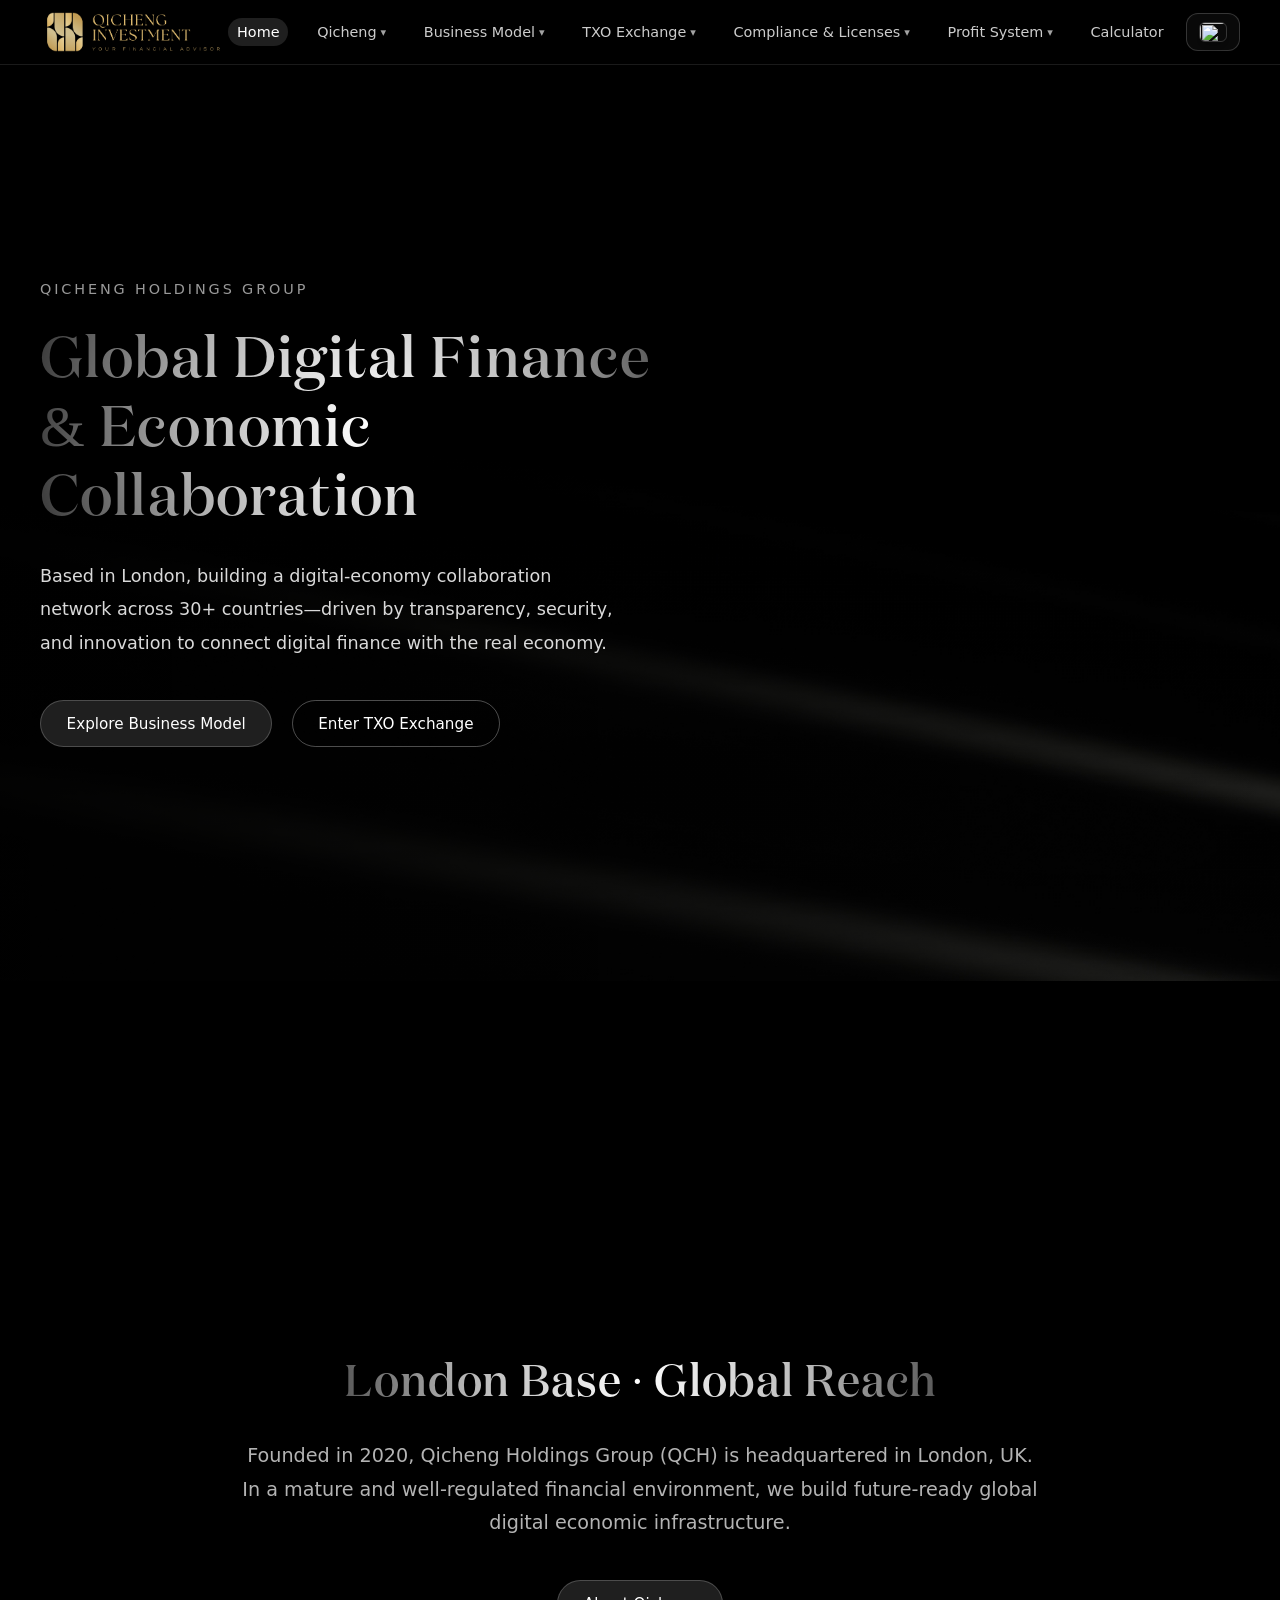
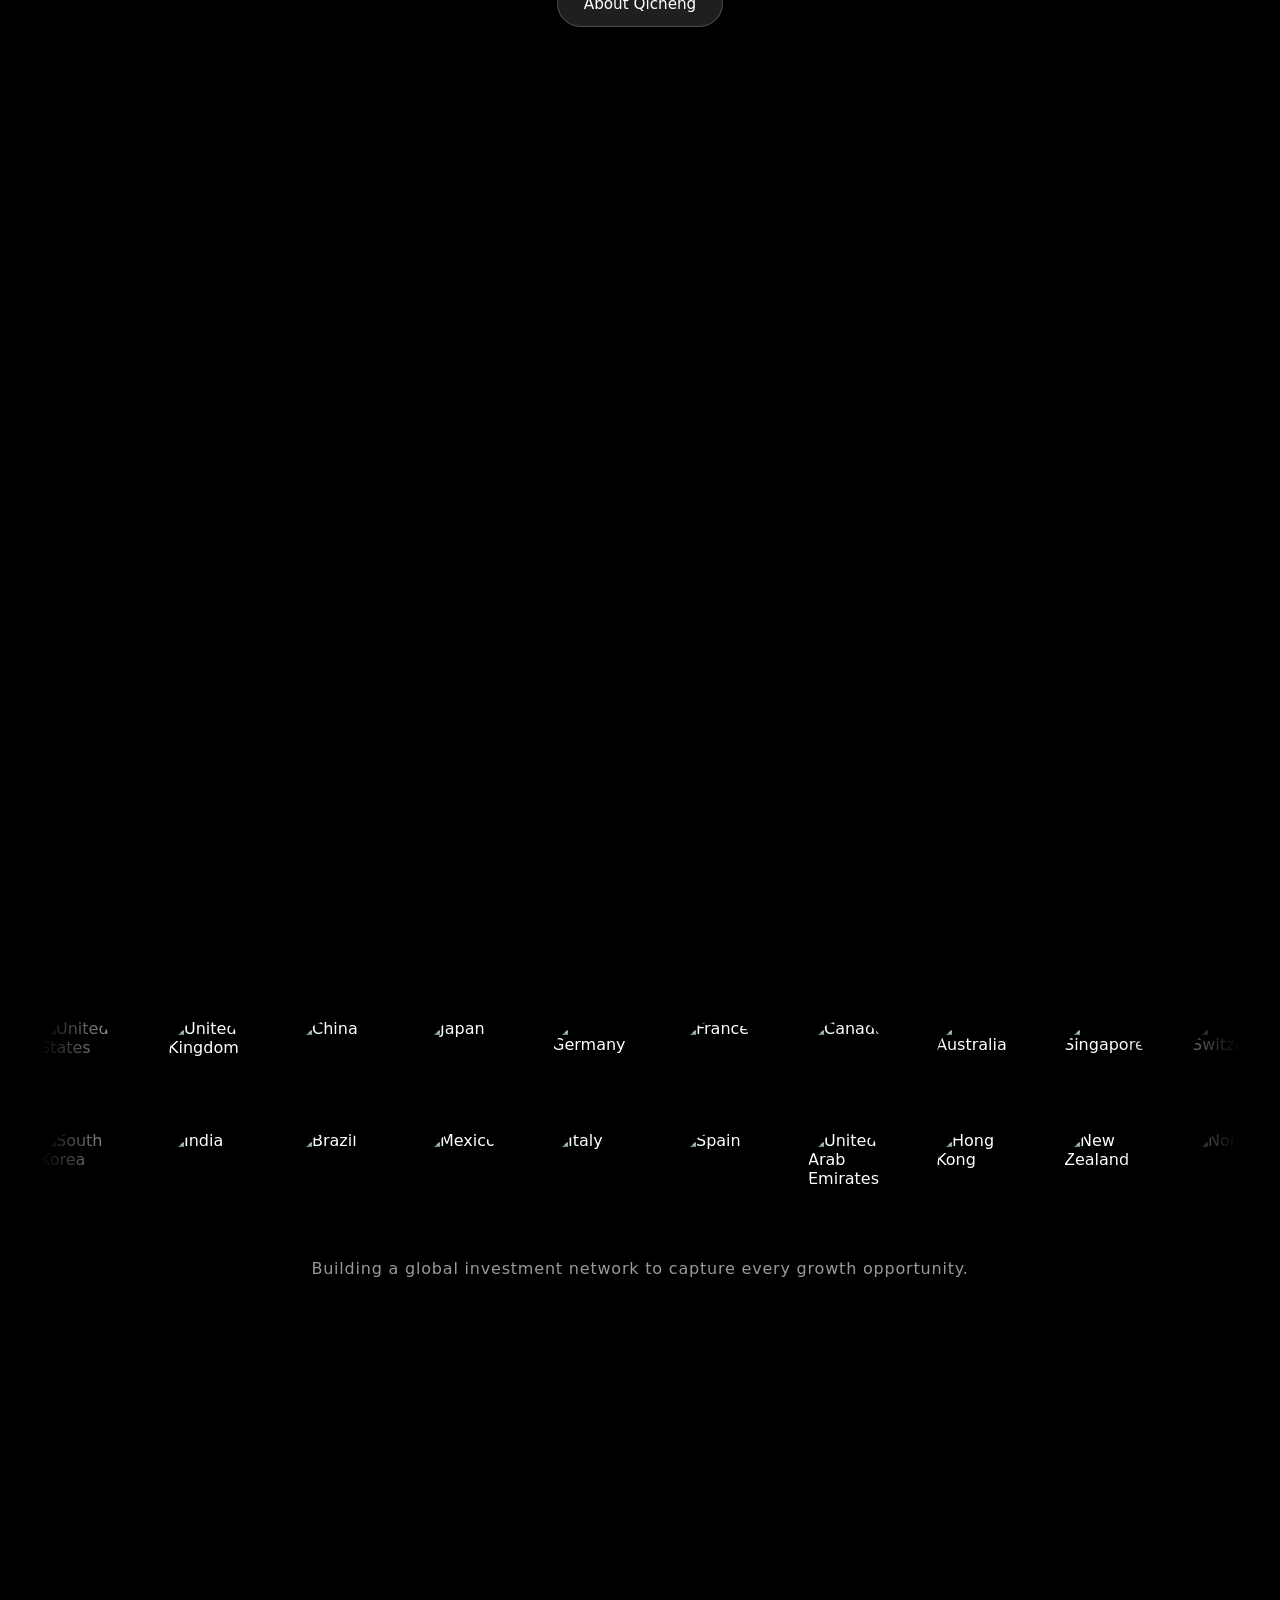
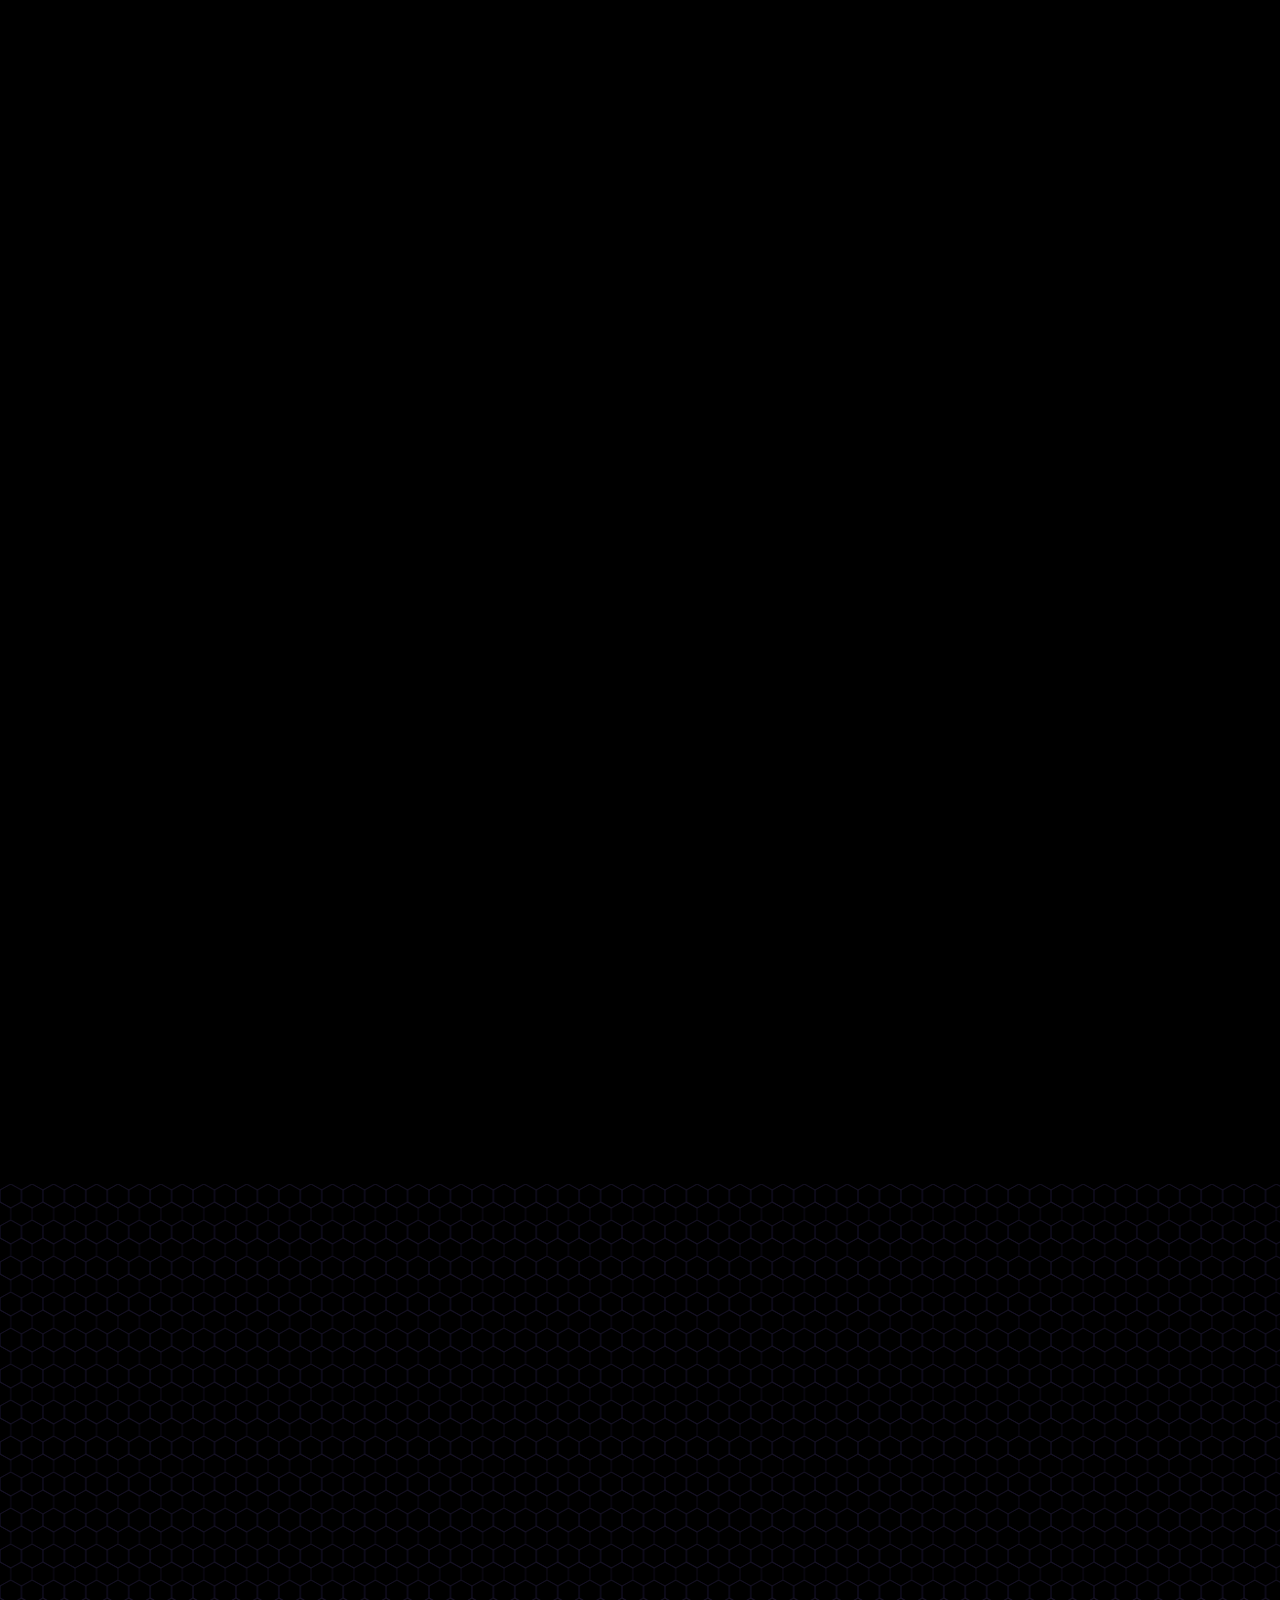
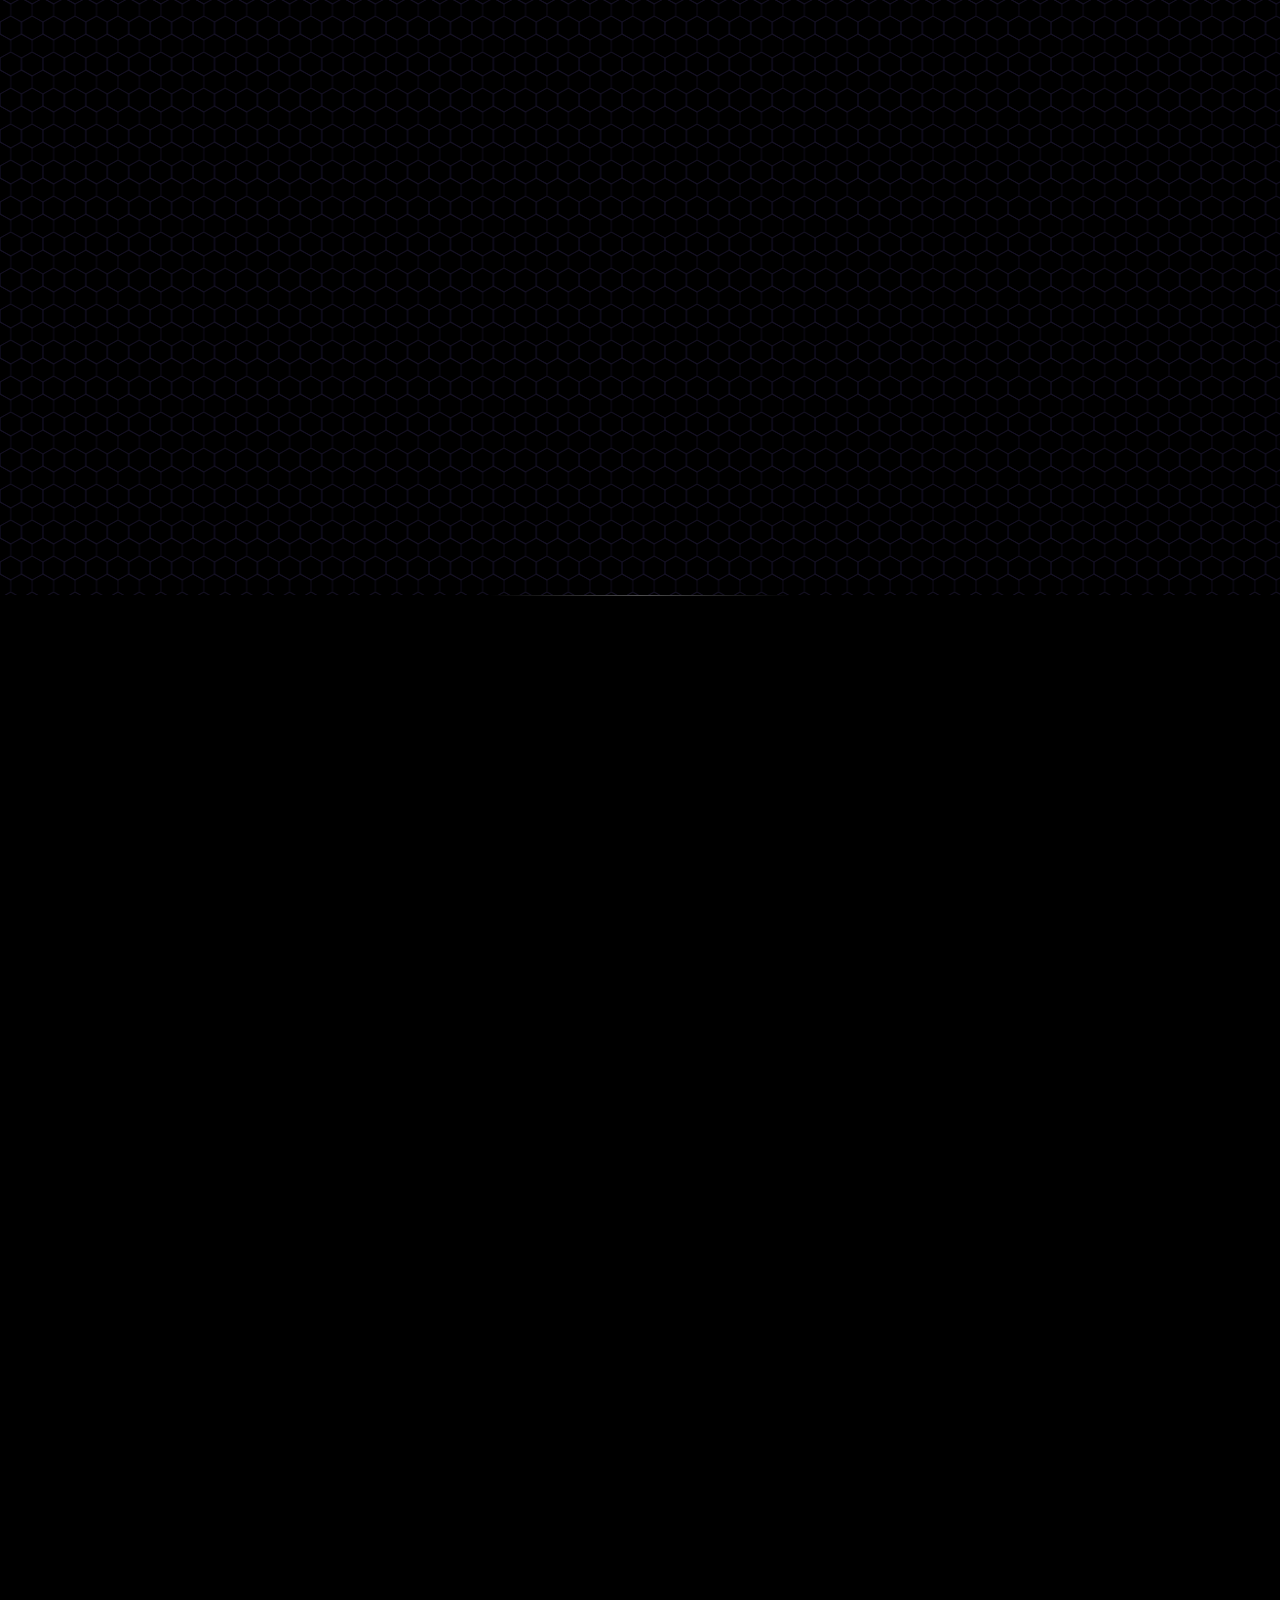
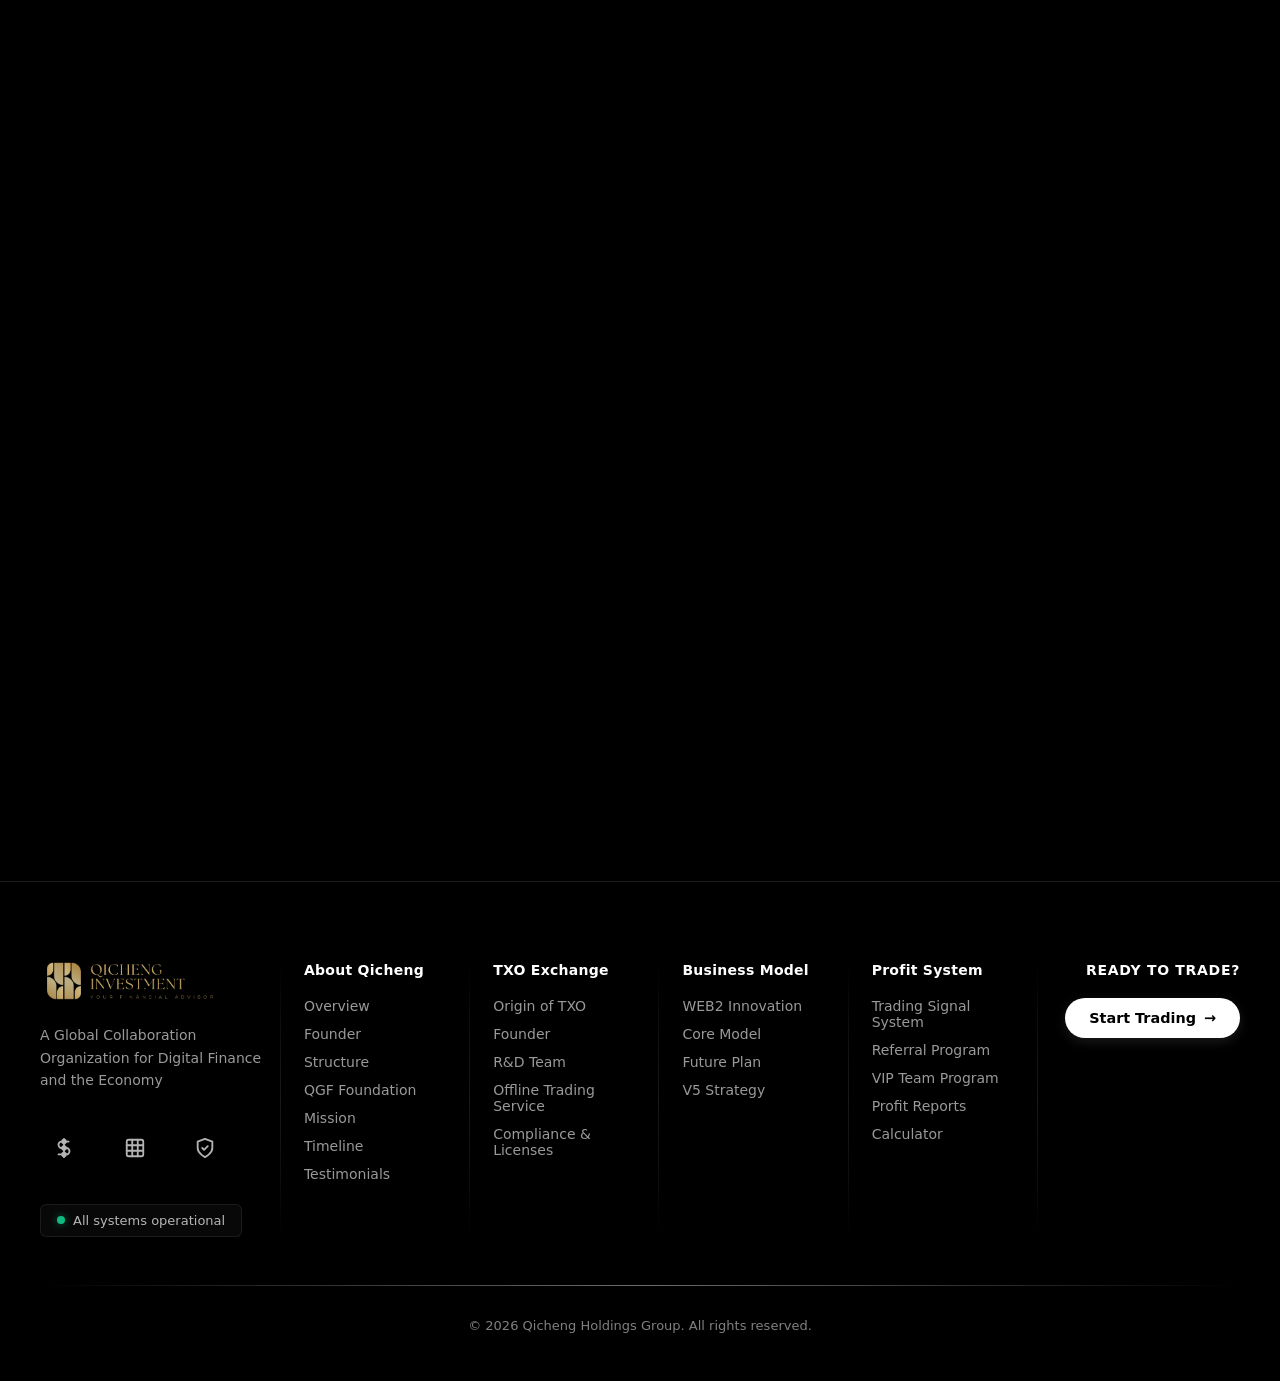
==== commit 9271b92e: "Default English preview + fix i18n path on GitHub Pages" ====
--- a/index.html
+++ b/index.html
@@ -1,5 +1,5 @@
 <!doctype html>
-<html lang="zh-CN">
+<html lang="en">
   <head>
     <meta charset="utf-8" />
     <script>
@@ -17,12 +17,20 @@
         }
       })();
     </script>
-    <title>Qicheng Holdings Group · 全球数字金融与经济系统协作组织</title>
+    <title>Qicheng Holdings Group · Global Digital Finance & Economic Collaboration Network</title>
     <meta name="viewport" content="width=device-width,initial-scale=1" />
     <meta
       name="description"
-      content="Qicheng Holdings Group 立足伦敦，构建全球数字金融与经济系统协作网络，推动数字经济与实体经济的深度融合。"
+      content="Based in London, Qicheng Holdings Group builds a global digital finance and economic collaboration network, bridging digital and real economies through transparency, security, and innovation."
     />
+    <meta property="og:type" content="website" />
+    <meta property="og:site_name" content="Qicheng Holdings Group" />
+    <meta property="og:title" content="Qicheng Holdings Group · Global Digital Finance & Economic Collaboration Network" />
+    <meta
+      property="og:description"
+      content="Based in London, Qicheng Holdings Group builds a global digital finance and economic collaboration network, bridging digital and real economies through transparency, security, and innovation."
+    />
+    <meta property="og:url" content="https://tutu35996.github.io/txo1233/" />
     <link rel="icon" type="image/png" sizes="32x32" href="./assets/images/favicon-32x32.png" />
     <link rel="icon" type="image/png" sizes="16x16" href="./assets/images/favicon-16x16.png" />
     <link rel="apple-touch-icon" sizes="180x180" href="./assets/images/apple-touch-icon.png" />
